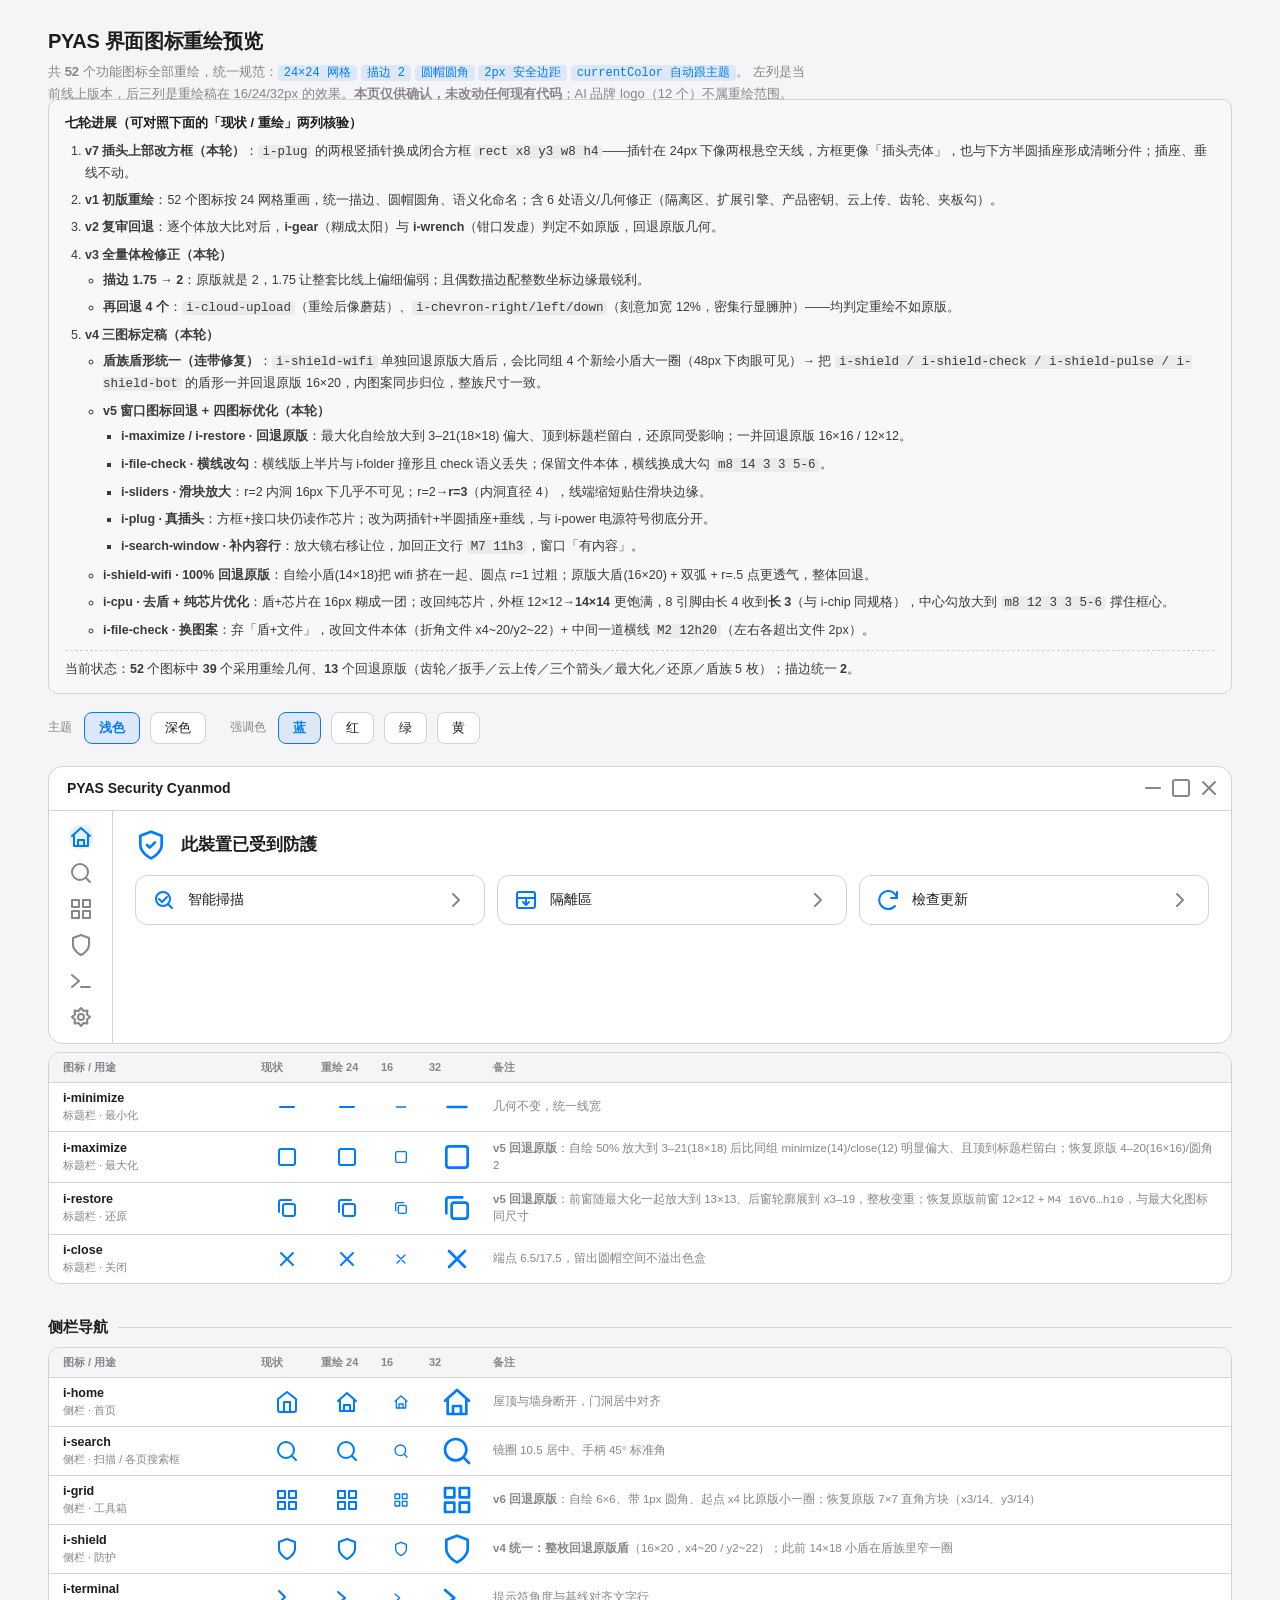
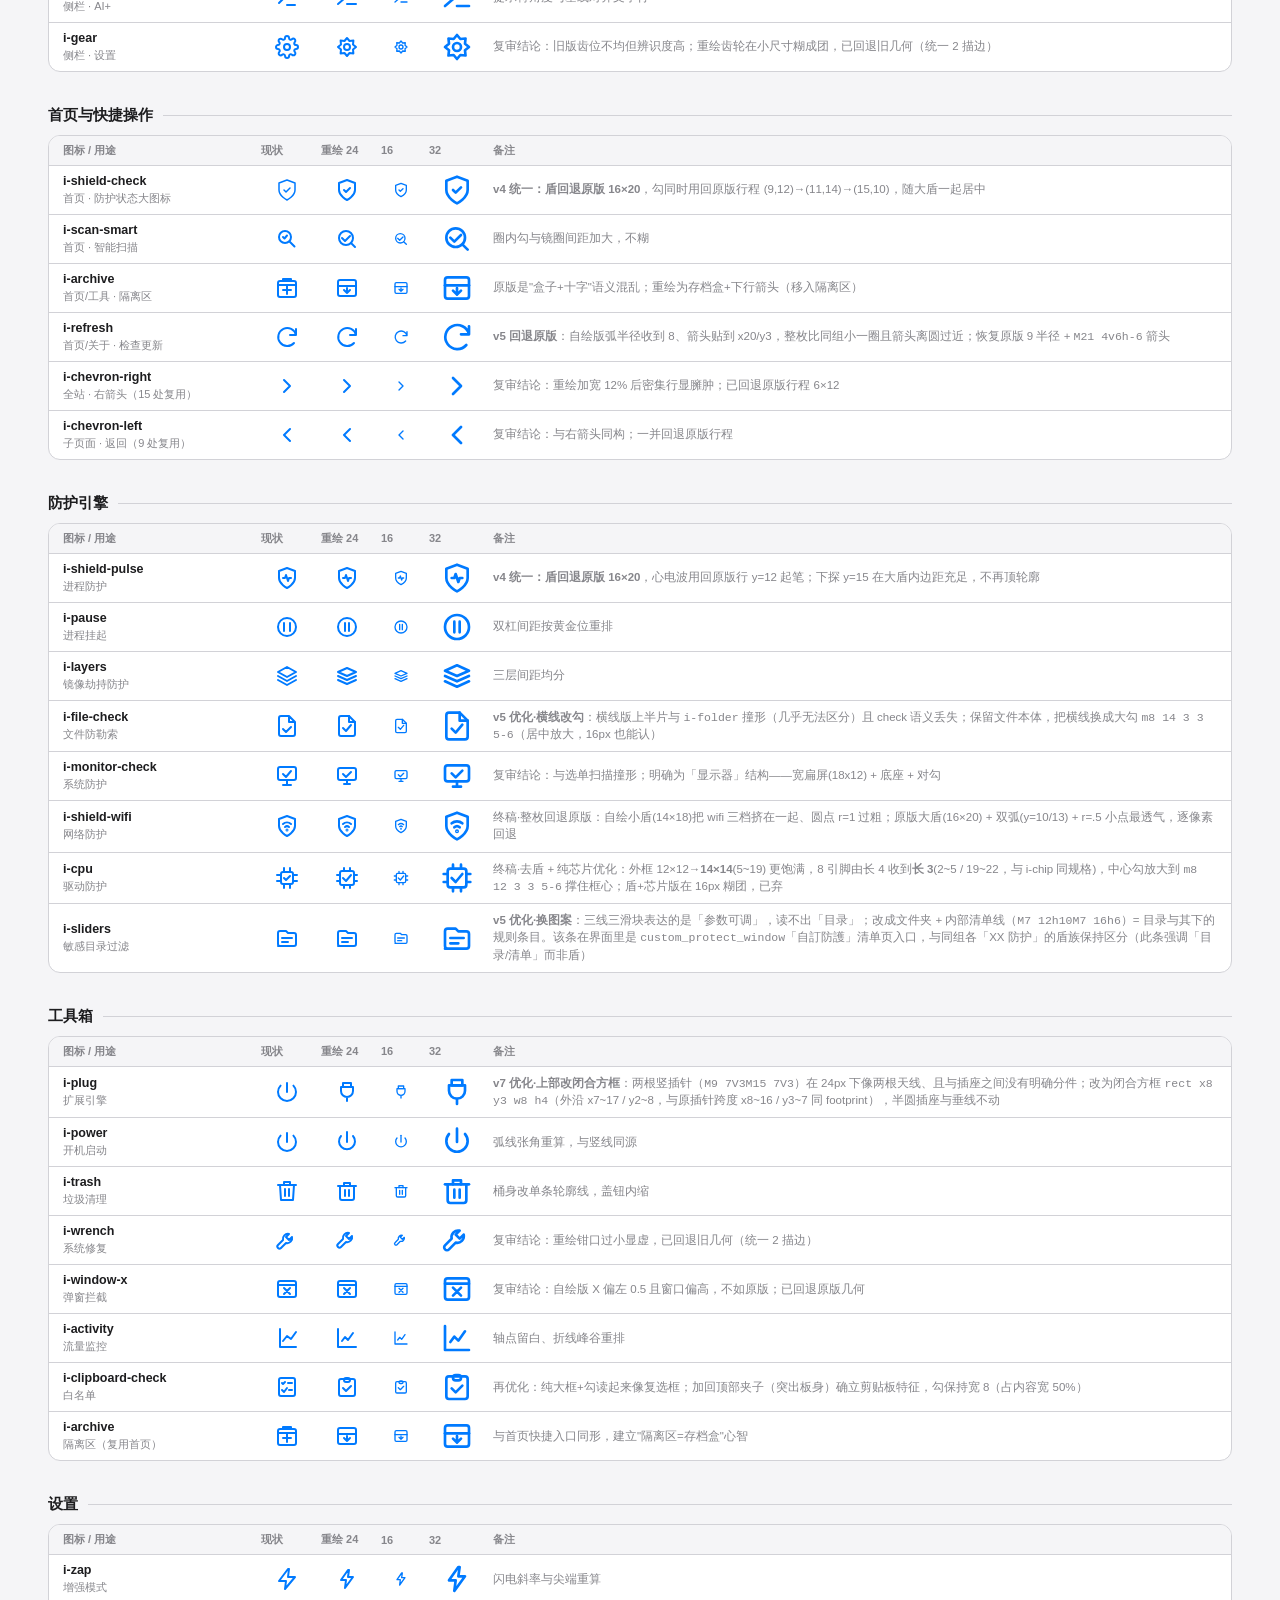
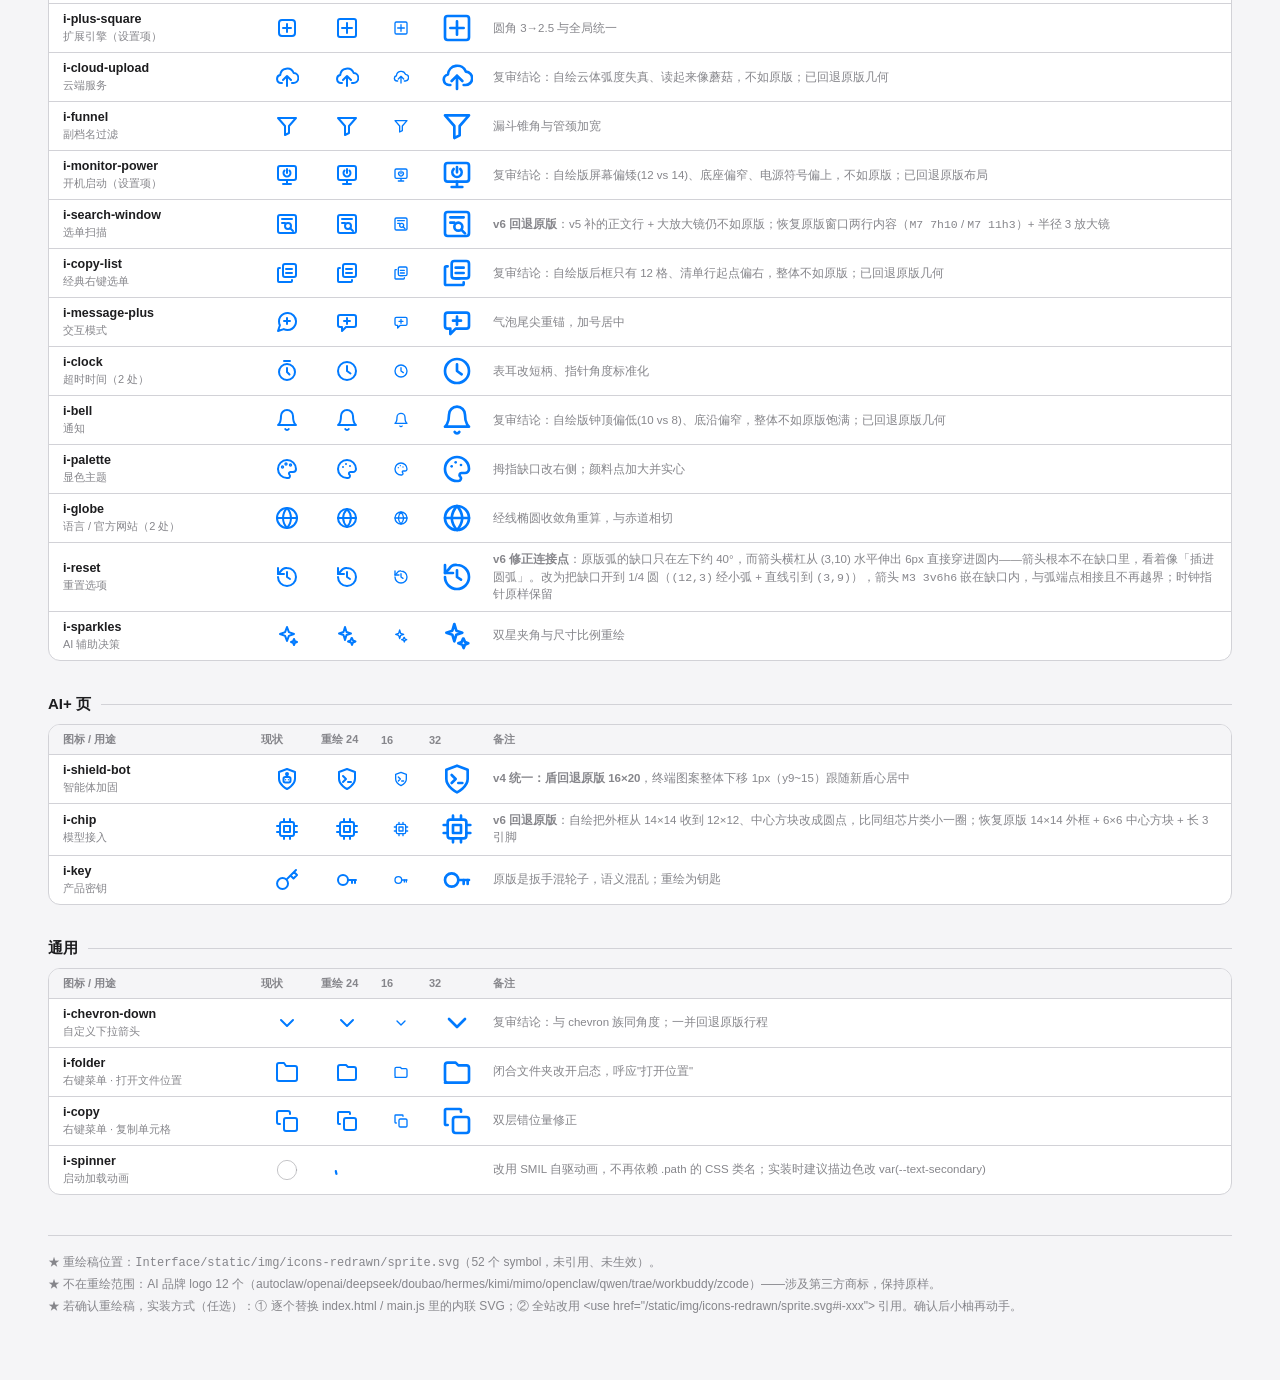
==== Interface/icons-preview.html @ c23bec2d "整合 origin/main 3.7.0-24，保留本地 AI+ 与打包提交" ====
<!DOCTYPE html>
<html lang="zh-CN">
<head>
<meta charset="UTF-8">
<meta name="viewport" content="width=device-width, initial-scale=1.0">
<title>PYAS 图标重绘预览（已实装）</title>
<style>
  :root {
    --bg: #F5F5F7; --panel: #FFFFFF; --text: #1D1D1F; --muted: #86868B; --border: #D2D2D7;
    --accent: #007AFF; --accent-alpha: rgba(0,122,255,.10);
  }
  body.dark {
    --bg: #000000; --panel: #1C1C1E; --text: #D8D8DC; --muted: #86868B; --border: #2C2C2E;
    --accent: #0A84FF; --accent-alpha: rgba(10,132,255,.12);
  }
  body[data-accent="red"]    { --accent: #FF3B30; --accent-alpha: rgba(255,59,48,.10); }
  body[data-accent="green"]  { --accent: #34C759; --accent-alpha: rgba(52,199,89,.10); }
  body[data-accent="yellow"] { --accent: #FF9500; --accent-alpha: rgba(255,149,0,.10); }
  * { box-sizing: border-box; margin: 0; padding: 0; }
  body {
    background: var(--bg); color: var(--text); min-height: 100vh; padding: 28px clamp(16px, 4vw, 48px) 64px;
    font-family: -apple-system, BlinkMacSystemFont, "Segoe UI", "Microsoft YaHei UI", Roboto, sans-serif;
    transition: background .25s;
  }
  h1 { font-size: 20px; font-weight: 700; letter-spacing: -.3px; }
  .sub { font-size: 13px; color: var(--muted); margin-top: 6px; line-height: 1.7; max-width: 760px; }
  .sub code { background: var(--accent-alpha); color: var(--accent); border-radius: 4px; padding: 1px 6px; font-size: 12px; }
  .toolbar { display: flex; flex-wrap: wrap; gap: 10px; margin: 18px 0 8px; align-items: center; }
  .toolbar .label { font-size: 12px; color: var(--muted); margin-right: 2px; }
  .tbtn {
    border: 1px solid var(--border); background: var(--panel); color: var(--text);
    border-radius: 8px; padding: 6px 14px; font-size: 13px; cursor: pointer;
  }
  .tbtn.on { border-color: var(--accent); color: var(--accent); background: var(--accent-alpha); font-weight: 600; }
  .mock {
    margin: 22px 0 8px; border: 1px solid var(--border); border-radius: 14px; overflow: hidden;
    background: var(--panel); display: flex; flex-direction: column;
  }
  .mock-bar { height: 44px; display: flex; align-items: center; justify-content: space-between; padding: 0 10px 0 18px; border-bottom: 1px solid var(--border); }
  .mock-bar .t { font-size: 14px; font-weight: 600; }
  .mock-ctrls { display: flex; gap: 4px; color: var(--muted); }
  .mock-ctrls .ic { color: var(--muted); }
  .mock-body { display: flex; min-height: 168px; }
  .mock-rail { width: 64px; border-right: 1px solid var(--border); display: flex; flex-direction: column; align-items: center; padding: 14px 0; gap: 12px; color: var(--muted); }
  .mock-rail .on { color: var(--accent); background: var(--accent-alpha); border-radius: 10px; }
  .mock-main { flex: 1; padding: 18px 22px; display: flex; flex-direction: column; gap: 14px; }
  .mock-status { display: flex; align-items: center; gap: 14px; color: var(--accent); }
  .mock-status .txt { color: var(--text); font-size: 17px; font-weight: 600; }
  .mock-cards { display: flex; gap: 12px; flex-wrap: wrap; }
  .mock-card { flex: 1; min-width: 180px; display: flex; align-items: center; gap: 12px; border: 1px solid var(--border); border-radius: 12px; padding: 12px 16px; color: var(--accent); }
  .mock-card .txt { color: var(--text); font-size: 14px; font-weight: 500; }
  .mock-card .chev { margin-left: auto; color: var(--muted); }
  h2.grp { font-size: 15px; font-weight: 700; margin: 34px 0 10px; display: flex; align-items: center; gap: 10px; }
  h2.grp::after { content: ""; flex: 1; height: 1px; background: var(--border); }
  .tbl { border: 1px solid var(--border); border-radius: 12px; overflow: hidden; background: var(--panel); }
  .row { display: grid; grid-template-columns: 190px 52px 52px 40px 56px 1fr; align-items: center; gap: 8px; padding: 8px 14px; border-bottom: 1px solid var(--border); }
  .row:last-child { border-bottom: none; }
  .row.head { background: var(--bg); font-size: 11px; color: var(--muted); font-weight: 600; padding: 7px 14px; }
  .meta b { font-size: 12.5px; font-weight: 600; display: block; }
  .meta span { font-size: 11px; color: var(--muted); }
  .cell { display: flex; align-items: center; justify-content: center; color: var(--accent); }
  .cur svg, .new svg { display: block; }
  .cur svg { width: 24px; height: 24px; }
  .ic { width: 24px; height: 24px; }
  .ic16 { width: 16px; height: 16px; }
  .ic32 { width: 32px; height: 32px; }
  .note { font-size: 11.5px; color: var(--muted); line-height: 1.5; }
  .foot { margin-top: 40px; font-size: 12px; color: var(--muted); line-height: 1.8; border-top: 1px solid var(--border); padding-top: 16px; }
  .spinner { width: 28px; height: 28px; }
  .spinner .path { stroke: var(--muted); stroke-linecap: round; animation: dash 1.5s ease-in-out infinite; }
  @keyframes rotate { 100% { transform: rotate(360deg); } }
  @keyframes dash {
    0% { stroke-dasharray: 1,150; stroke-dashoffset: 0; }
    50% { stroke-dasharray: 90,150; stroke-dashoffset: -35; }
    100% { stroke-dasharray: 90,150; stroke-dashoffset: -124; }
  }
  .spinner { animation: rotate 2s linear infinite; }
</style>
</head>
<body>

<!-- ===== 重绘图标集（与 static/img/icons-redrawn/sprite.svg 同源，内嵌便于本页预览） ===== -->
<svg xmlns="http://www.w3.org/2000/svg" style="display:none" aria-hidden="true">
  <!--
    PYAS Cyanmod · 界面图标重绘稿

    网格 24x24 / 描边 2 / 圆帽圆角 / 2px 安全边距 / currentColor 自动跟随主题

    【锐利度铁律】描边 2(偶数) 必须配整数坐标:
      · 整数坐标 → 描边覆盖 [x-1, x+1],边缘正好压在像素边界上 → 目视锐利清晰
      · x.5 坐标 → 描边覆盖 [x-0.5, x+1.5],正好骑在像素中点 → 抗锯齿发虚
      · 因此本版直线/矩形/圆一律整数坐标;此前为消除"撑破边距"而加的 scale()
        等比缩放会把整数坐标乘成小数(齿轮 61 处、垃圾桶 35 处…),已全部移除。
    【视觉尺寸统一】除天然偏小的 close/chevron(14)、minimize(16)、grid(18) 外,
      全部对齐到视觉框 20(几何最大维 18),与线上原版观感一致。
      例外:盾族(i-shield / shield-check / shield-pulse / shield-bot / shield-wifi)
      保持线上原版盾形 16x20(x4~20 / y2~22) —— 用户明确偏好原版盾,且族内必须同尺寸。
    命名: i-<语义>; 同族共享词根(shield-*, monitor-*, chevron-*)

    【实装方式】本文件是唯一源文件,整份内联进 index.html / threat.html 的 <body> 开头
      (display:none),界面各处用 <use> 引用 #i-<语义> 形式的 id。选内联而非外部引用,
      是因为外部 svg 在 file:// 下会被 CORS 拦掉。改动本文件后需同步重新内联,
      tests/test_icons_installed.py 会逐字节比对,漏同步会直接测红。
    【描边取值】symbol 上写 stroke-width="var(--icon-stroke, 2)":
      外层 CSS 选不中 use 的 shadow 内容,只能靠自定义属性把描边传进去。
      默认 2;列表图标上下文(style.css 的 .item-icon)给 1.5,保持线上原有观感。
    【未纳入重绘】关于按钮的信息圆、進程管理的显示器+心电 —— 本集没有对应图元,
      在 index.html 里保持内联原几何(见该文件内注释)。
  -->

  <!-- 窗口控制 -->
  <symbol id="i-minimize" viewBox="0 0 24 24" fill="none" stroke="currentColor" stroke-width="var(--icon-stroke, 2)" stroke-linecap="round" stroke-linejoin="round"><path d="M5 12h14"/></symbol>
  <symbol id="i-maximize" viewBox="0 0 24 24" fill="none" stroke="currentColor" stroke-width="var(--icon-stroke, 2)" stroke-linecap="round" stroke-linejoin="round"><rect x="4" y="4" width="16" height="16" rx="2"/></symbol>
  <symbol id="i-restore" viewBox="0 0 24 24" fill="none" stroke="currentColor" stroke-width="var(--icon-stroke, 2)" stroke-linecap="round" stroke-linejoin="round"><rect x="8" y="8" width="12" height="12" rx="2"/><path d="M4 16V6a2 2 0 0 1 2-2h10"/></symbol>
  <symbol id="i-close" viewBox="0 0 24 24" fill="none" stroke="currentColor" stroke-width="var(--icon-stroke, 2)" stroke-linecap="round" stroke-linejoin="round"><path d="M6 6 18 18M18 6 6 18"/></symbol>

  <!-- 侧栏导航 -->
  <symbol id="i-home" viewBox="0 0 24 24" fill="none" stroke="currentColor" stroke-width="var(--icon-stroke, 2)" stroke-linecap="round" stroke-linejoin="round"><path d="M3 11 12 3l9 8"/><path d="M5 10v11h14V10"/><path d="M9 21v-6h6v6"/></symbol>
  <symbol id="i-search" viewBox="0 0 24 24" fill="none" stroke="currentColor" stroke-width="var(--icon-stroke, 2)" stroke-linecap="round" stroke-linejoin="round"><circle cx="11" cy="11" r="8"/><path d="M17 17 21 21"/></symbol>
  <symbol id="i-grid" viewBox="0 0 24 24" fill="none" stroke="currentColor" stroke-width="var(--icon-stroke, 2)" stroke-linecap="round" stroke-linejoin="round"><rect x="3" y="3" width="7" height="7"/><rect x="14" y="3" width="7" height="7"/><rect x="14" y="14" width="7" height="7"/><rect x="3" y="14" width="7" height="7"/></symbol>
  <symbol id="i-shield" viewBox="0 0 24 24" fill="none" stroke="currentColor" stroke-width="var(--icon-stroke, 2)" stroke-linecap="round" stroke-linejoin="round"><path d="M12 22s8-4 8-10V5l-8-3-8 3v7c0 6 8 10 8 10z"/></symbol>
  <symbol id="i-terminal" viewBox="0 0 24 24" fill="none" stroke="currentColor" stroke-width="var(--icon-stroke, 2)" stroke-linecap="round" stroke-linejoin="round"><path d="M3 6 10 12 3 18"/><path d="M12 18h9"/></symbol>
  <symbol id="i-gear" viewBox="0 0 24 24" fill="none" stroke="currentColor" stroke-width="var(--icon-stroke, 2)" stroke-linecap="round" stroke-linejoin="round"><circle cx="12" cy="12" r="3"/><path d="M21 12 18 14.5 18.4 18.4 14.5 18 12 21 9.5 18 5.6 18.4 6 14.5 3 12 6 9.5 5.6 5.6 9.5 6 12 3 14.5 6 18.4 5.6 18 9.5Z"/></symbol>

  <!-- 首页 -->
  <symbol id="i-shield-check" viewBox="0 0 24 24" fill="none" stroke="currentColor" stroke-width="var(--icon-stroke, 2)" stroke-linecap="round" stroke-linejoin="round"><path d="M12 22s8-4 8-10V5l-8-3-8 3v7c0 6 8 10 8 10z"/><path d="m9 12 2 2 4-4"/></symbol>
  <symbol id="i-scan-smart" viewBox="0 0 24 24" fill="none" stroke="currentColor" stroke-width="var(--icon-stroke, 2)" stroke-linecap="round" stroke-linejoin="round"><circle cx="11" cy="11" r="7"/><path d="M16 16 20 20"/><path d="m7 11 3 3 5-5"/></symbol>
  <symbol id="i-archive" viewBox="0 0 24 24" fill="none" stroke="currentColor" stroke-width="var(--icon-stroke, 2)" stroke-linecap="round" stroke-linejoin="round"><rect x="3" y="4" width="18" height="16" rx="2"/><path d="M3 10h18"/><path d="M12 12v5M9 14l3 3 3-3"/></symbol>
  <symbol id="i-refresh" viewBox="0 0 24 24" fill="none" stroke="currentColor" stroke-width="var(--icon-stroke, 2)" stroke-linecap="round" stroke-linejoin="round"><path d="M21 10a9 9 0 1 0-2 8M21 4v6h-6"/></symbol>
  <symbol id="i-chevron-right" viewBox="0 0 24 24" fill="none" stroke="currentColor" stroke-width="var(--icon-stroke, 2)" stroke-linecap="round" stroke-linejoin="round"><polyline points="9 18 15 12 9 6"></polyline></symbol>
  <symbol id="i-chevron-left" viewBox="0 0 24 24" fill="none" stroke="currentColor" stroke-width="var(--icon-stroke, 2)" stroke-linecap="round" stroke-linejoin="round"><polyline points="15 18 9 12 15 6"></polyline></symbol>

  <!-- 防护引擎 -->
  <symbol id="i-shield-pulse" viewBox="0 0 24 24" fill="none" stroke="currentColor" stroke-width="var(--icon-stroke, 2)" stroke-linecap="round" stroke-linejoin="round"><path d="M12 22s8-4 8-10V5l-8-3-8 3v7c0 6 8 10 8 10z"/><path d="M8 12h2l1-3 2 6 1-3h2"/></symbol>
  <symbol id="i-pause" viewBox="0 0 24 24" fill="none" stroke="currentColor" stroke-width="var(--icon-stroke, 2)" stroke-linecap="round" stroke-linejoin="round"><circle cx="12" cy="12" r="9"/><path d="M10 8v8M14 8v8"/></symbol>
  <symbol id="i-layers" viewBox="0 0 24 24" fill="none" stroke="currentColor" stroke-width="var(--icon-stroke, 2)" stroke-linecap="round" stroke-linejoin="round"><path d="m12 4 9 4-9 4-9-4 9-4Z"/><path d="m3 12 9 4 9-4"/><path d="m3 16 9 4 9-4"/></symbol>
  <symbol id="i-file-check" viewBox="0 0 24 24" fill="none" stroke="currentColor" stroke-width="var(--icon-stroke, 2)" stroke-linecap="round" stroke-linejoin="round"><path d="M14 2H6a2 2 0 0 0-2 2v16a2 2 0 0 0 2 2h12a2 2 0 0 0 2-2V8z"/><path d="M14 2v6h6"/><path d="m8 14 3 3 5-6"/></symbol>
  <symbol id="i-monitor-check" viewBox="0 0 24 24" fill="none" stroke="currentColor" stroke-width="var(--icon-stroke, 2)" stroke-linecap="round" stroke-linejoin="round"><rect x="3" y="4" width="18" height="12" rx="2"/><path d="M9 20h6M12 16v4"/><path d="m8 10 3 3 5-5"/></symbol>
  <symbol id="i-shield-wifi" viewBox="0 0 24 24" fill="none" stroke="currentColor" stroke-width="var(--icon-stroke, 2)" stroke-linecap="round" stroke-linejoin="round"><path d="M12 22s8-4 8-10V5l-8-3-8 3v7c0 6 8 10 8 10z"/><path d="M8 10a6 6 0 0 1 8 0"/><path d="M10 13a3 3 0 0 1 4 0"/><circle cx="12" cy="16" r="0.5"/></symbol>
  <symbol id="i-cpu" viewBox="0 0 24 24" fill="none" stroke="currentColor" stroke-width="var(--icon-stroke, 2)" stroke-linecap="round" stroke-linejoin="round"><rect x="5" y="5" width="14" height="14" rx="2"/><path d="M9 2v3M15 2v3M9 19v3M15 19v3M2 9h3M2 15h3M19 9h3M19 15h3"/><path d="m8 12 3 3 5-6"/></symbol>
  <symbol id="i-sliders" viewBox="0 0 24 24" fill="none" stroke="currentColor" stroke-width="var(--icon-stroke, 2)" stroke-linecap="round" stroke-linejoin="round"><path d="M3 20h16a2 2 0 0 0 2-2V9a2 2 0 0 0-2-2h-6l-2-2H5a2 2 0 0 0-2 2v11a2 2 0 0 0 2 2Z"/><path d="M7 12h10M7 16h6"/></symbol>

  <!-- 工具 -->
  <symbol id="i-plug" viewBox="0 0 24 24" fill="none" stroke="currentColor" stroke-width="var(--icon-stroke, 2)" stroke-linecap="round" stroke-linejoin="round"><rect x="8" y="3" width="8" height="4"/><path d="M6 7h12v4a6 6 0 0 1-6 6 6 6 0 0 1-6-6V7zM12 17v4"/></symbol>
  <symbol id="i-power" viewBox="0 0 24 24" fill="none" stroke="currentColor" stroke-width="var(--icon-stroke, 2)" stroke-linecap="round" stroke-linejoin="round"><path d="M12 2v10"/><path d="M6 6a8 8 0 1 0 12 0"/></symbol>
  <symbol id="i-trash" viewBox="0 0 24 24" fill="none" stroke="currentColor" stroke-width="var(--icon-stroke, 2)" stroke-linecap="round" stroke-linejoin="round"><path d="M3 7h18"/><path d="M9 7V4h6v3"/><path d="M5 7v12a2 2 0 0 0 2 2h10a2 2 0 0 0 2-2V7"/><path d="M10 11v6M14 11v6"/></symbol>
  <symbol id="i-wrench" viewBox="0 0 24 24" fill="none" stroke="currentColor" stroke-width="var(--icon-stroke, 2)" stroke-linecap="round" stroke-linejoin="round"><path d="M14 5a5 5 0 0 0-6 6l-5 5a2 2 0 0 0 3 3l5-5a5 5 0 0 0 6-6l-3 3-3-3 3-3Z"/></symbol>
  <symbol id="i-window-x" viewBox="0 0 24 24" fill="none" stroke="currentColor" stroke-width="var(--icon-stroke, 2)" stroke-linecap="round" stroke-linejoin="round"><rect x="3" y="4" width="18" height="16" rx="2"/><path d="M3 8h18m-12 3 6 6m0-6-6 6"/></symbol>
  <symbol id="i-activity" viewBox="0 0 24 24" fill="none" stroke="currentColor" stroke-width="var(--icon-stroke, 2)" stroke-linecap="round" stroke-linejoin="round"><path d="M3 3v18h18"/><path d="m7 15 3-4 3 3 5-7"/></symbol>
  <symbol id="i-clipboard-check" viewBox="0 0 24 24" fill="none" stroke="currentColor" stroke-width="var(--icon-stroke, 2)" stroke-linecap="round" stroke-linejoin="round"><rect x="4" y="4" width="16" height="17" rx="2"/><rect x="9" y="3" width="6" height="4" rx="2"/><path d="m8 13 3 3 5-5"/></symbol>

  <!-- 设置 · 引擎 -->
  <symbol id="i-zap" viewBox="0 0 24 24" fill="none" stroke="currentColor" stroke-width="var(--icon-stroke, 2)" stroke-linecap="round" stroke-linejoin="round"><path d="M13 3 6 13h5l-1 8 8-11h-5l1-7Z"/></symbol>
  <symbol id="i-plus-square" viewBox="0 0 24 24" fill="none" stroke="currentColor" stroke-width="var(--icon-stroke, 2)" stroke-linecap="round" stroke-linejoin="round"><rect x="3" y="3" width="18" height="18" rx="2"/><path d="M12 7v10M7 12h10"/></symbol>
  <symbol id="i-cloud-upload" viewBox="0 0 24 24" fill="none" stroke="currentColor" stroke-width="var(--icon-stroke, 2)" stroke-linecap="round" stroke-linejoin="round"><path d="M7 18H6a4 4 0 0 1-.8-7.9A7 7 0 0 1 18.7 8a5 5 0 0 1-.7 10h-1m-5 3V11m-4 4 4-4 4 4"/></symbol>
  <symbol id="i-funnel" viewBox="0 0 24 24" fill="none" stroke="currentColor" stroke-width="var(--icon-stroke, 2)" stroke-linecap="round" stroke-linejoin="round"><path d="M3 4h18l-7 8v7l-4 2v-9L3 4Z"/></symbol>

  <!-- 设置 · 交互 -->
  <symbol id="i-monitor-power" viewBox="0 0 24 24" fill="none" stroke="currentColor" stroke-width="var(--icon-stroke, 2)" stroke-linecap="round" stroke-linejoin="round"><rect x="3" y="3" width="18" height="14" rx="2"/><path d="M8 21h8m-4-4v4M12 6v4m-2.5-2.5a3.5 3.5 0 1 0 5 0"/></symbol>
  <symbol id="i-search-window" viewBox="0 0 24 24" fill="none" stroke="currentColor" stroke-width="var(--icon-stroke, 2)" stroke-linecap="round" stroke-linejoin="round"><rect x="3" y="3" width="18" height="18" rx="2"/><path d="M7 7h10M7 11h3"/><circle cx="13" cy="14" r="3"/><path d="m15.2 16.2 2.8 2.8"/></symbol>
  <symbol id="i-copy-list" viewBox="0 0 24 24" fill="none" stroke="currentColor" stroke-width="var(--icon-stroke, 2)" stroke-linecap="round" stroke-linejoin="round"><rect x="8" y="3" width="13" height="13" rx="2"/><path d="M5 7H4a1 1 0 0 0-1 1v12a1 1 0 0 0 1 1h12a1 1 0 0 0 1-1v-1"/><path d="M11 8h6m-6 4h6m-6 4h3"/></symbol>
  <symbol id="i-message-plus" viewBox="0 0 24 24" fill="none" stroke="currentColor" stroke-width="var(--icon-stroke, 2)" stroke-linecap="round" stroke-linejoin="round"><path d="M5 5h14a2 2 0 0 1 2 2v8a2 2 0 0 1-2 2h-8l-4 4v-4H5a2 2 0 0 1-2-2V7a2 2 0 0 1 2-2Z"/><path d="M12 8v6M9 11h6"/></symbol>
  <symbol id="i-clock" viewBox="0 0 24 24" fill="none" stroke="currentColor" stroke-width="var(--icon-stroke, 2)" stroke-linecap="round" stroke-linejoin="round"><circle cx="12" cy="12" r="9"/><path d="M12 7v5l3.5 2.5"/></symbol>
  <symbol id="i-bell" viewBox="0 0 24 24" fill="none" stroke="currentColor" stroke-width="var(--icon-stroke, 2)" stroke-linecap="round" stroke-linejoin="round"><path d="M18 8A6 6 0 0 0 6 8c0 7-3 9-3 9h18s-3-2-3-9"/><path d="M13.73 21a2 2 0 0 1-3.46 0"/></symbol>
  <symbol id="i-palette" viewBox="0 0 24 24" fill="none" stroke="currentColor" stroke-width="var(--icon-stroke, 2)" stroke-linecap="round" stroke-linejoin="round"><path d="M12 3a9 9 0 0 0 0 18h1a2 2 0 0 0 1.5-3.3 1.5 1.5 0 0 1 1.1-2.7h2.4a3 3 0 0 0 3-3A9 9 0 0 0 12 3Z"/><circle cx="8" cy="10" r="1" fill="currentColor" stroke="none"/><circle cx="11" cy="7" r="1" fill="currentColor" stroke="none"/><circle cx="15" cy="9" r="1" fill="currentColor" stroke="none"/></symbol>
  <symbol id="i-globe" viewBox="0 0 24 24" fill="none" stroke="currentColor" stroke-width="var(--icon-stroke, 2)" stroke-linecap="round" stroke-linejoin="round"><circle cx="12" cy="12" r="9"/><path d="M3 12h18"/><path d="M12 3a15 15 0 0 1 4 9 15 15 0 0 1-4 9 15 15 0 0 1-4-9 15 15 0 0 1 4-9Z"/></symbol>
  <symbol id="i-reset" viewBox="0 0 24 24" fill="none" stroke="currentColor" stroke-width="var(--icon-stroke, 2)" stroke-linecap="round" stroke-linejoin="round"><path d="M3 12a9 9 0 1 0 9-9 6 6 0 0 0-6 3L3 9"/><path d="M3 3v6h6"/><path d="M12 7v5l3 2"/></symbol>
  <symbol id="i-sparkles" viewBox="0 0 24 24" fill="none" stroke="currentColor" stroke-width="var(--icon-stroke, 2)" stroke-linecap="round" stroke-linejoin="round"><path d="M10 3 11.5 8 16 9.5 11.5 11 10 16 8.5 11 4 9.5 8.5 8 10 3Z"/><path d="M17 14l1 2.5 2.5 1-2.5 1-1 2.5-1-2.5L13 17.5l2.5-1 1-2.5Z"/></symbol>

  <!-- AI -->
  <symbol id="i-shield-bot" viewBox="0 0 24 24" fill="none" stroke="currentColor" stroke-width="var(--icon-stroke, 2)" stroke-linecap="round" stroke-linejoin="round"><path d="M12 22s8-4 8-10V5l-8-3-8 3v7c0 6 8 10 8 10z"/><path d="M8 9 11 12 8 15"/><path d="M13 15h3"/></symbol>
  <symbol id="i-chip" viewBox="0 0 24 24" fill="none" stroke="currentColor" stroke-width="var(--icon-stroke, 2)" stroke-linecap="round" stroke-linejoin="round"><rect x="5" y="5" width="14" height="14" rx="2"/><rect x="9" y="9" width="6" height="6"/><path d="M9 2v3m6-3v3M9 19v3m6-3v3M2 9h3m-3 6h3m14-6h3m-3 6h3"/></symbol>
  <symbol id="i-key" viewBox="0 0 24 24" fill="none" stroke="currentColor" stroke-width="var(--icon-stroke, 2)" stroke-linecap="round" stroke-linejoin="round"><circle cx="8" cy="12" r="5"/><path d="M13 12h8"/><path d="M17 12v3M20 12v3"/></symbol>

  <!-- 通用 -->
  <symbol id="i-chevron-down" viewBox="0 0 24 24" fill="none" stroke="currentColor" stroke-width="var(--icon-stroke, 2)" stroke-linecap="round" stroke-linejoin="round"><polyline points="6 9 12 15 18 9"></polyline></symbol>
  <symbol id="i-folder" viewBox="0 0 24 24" fill="none" stroke="currentColor" stroke-width="var(--icon-stroke, 2)" stroke-linecap="round" stroke-linejoin="round"><path d="M3 20h16a2 2 0 0 0 2-2V9a2 2 0 0 0-2-2h-6l-2-2H5a2 2 0 0 0-2 2v11a2 2 0 0 0 2 2Z"/></symbol>
  <symbol id="i-copy" viewBox="0 0 24 24" fill="none" stroke="currentColor" stroke-width="var(--icon-stroke, 2)" stroke-linecap="round" stroke-linejoin="round"><rect x="9" y="9" width="12" height="12" rx="2"/><path d="M5 15H4a1 1 0 0 1-1-1V4a1 1 0 0 1 1-1h10a1 1 0 0 1 1 1v1"/></symbol>
  <symbol id="i-spinner" viewBox="0 0 50 50"><circle cx="25" cy="25" r="20" fill="none" stroke="currentColor" stroke-width="4" stroke-linecap="round"><animate attributeName="stroke-dasharray" values="1,150;90,150;90,150" dur="1.5s" repeatCount="indefinite"/><animate attributeName="stroke-dashoffset" values="0;-35;-124" dur="1.5s" repeatCount="indefinite"/><animateTransform attributeName="transform" type="rotate" values="0 25 25;360 25 25" dur="2s" repeatCount="indefinite"/></circle></symbol>
</svg>

<h1>PYAS 界面图标重绘预览</h1>
<p class="sub">
  共 <b>52</b> 个功能图标全部重绘，统一规范：<code>24×24 网格</code> <code>描边 2</code> <code>圆帽圆角</code> <code>2px 安全边距</code> <code>currentColor 自动跟主题</code>。
  左列是当前线上版本，后三列是重绘稿在 16/24/32px 的效果。<b>本页仅供确认，未改动任何现有代码</b>；AI 品牌 logo（12 个）不属重绘范围。
</p>


<div class="passlog">
  <div class="pl-title">七轮进展（可对照下面的「现状 / 重绘」两列核验）</div>
  <ol>
    <li><b>v7 插头上部改方框（本轮）</b>：<code>i-plug</code> 的两根竖插针换成闭合方框 <code>rect x8 y3 w8 h4</code>——插针在 24px 下像两根悬空天线，方框更像「插头壳体」，也与下方半圆插座形成清晰分件；插座、垂线不动。</li>
    <li><b>v1 初版重绘</b>：52 个图标按 24 网格重画，统一描边、圆帽圆角、语义化命名；含 6 处语义/几何修正（隔离区、扩展引擎、产品密钥、云上传、齿轮、夹板勾）。</li>
    <li><b>v2 复审回退</b>：逐个体放大比对后，<b>i-gear</b>（糊成太阳）与 <b>i-wrench</b>（钳口发虚）判定不如原版，回退原版几何。</li>
    <li><b>v3 全量体检修正（本轮）</b>
      <ul>
        <li><b>描边 1.75 → 2</b>：原版就是 2，1.75 让整套比线上偏细偏弱；且偶数描边配整数坐标边缘最锐利。</li>
        <li><b>再回退 4 个</b>：<code>i-cloud-upload</code>（重绘后像蘑菇）、<code>i-chevron-right/left/down</code>（刻意加宽 12%，密集行显臃肿）——均判定重绘不如原版。</li>
      </ul>
    </li>
    <li><b>v4 三图标定稿（本轮）</b>
      <ul>
        <li><b>盾族盾形统一（连带修复）</b>：<code>i-shield-wifi</code> 单独回退原版大盾后，会比同组 4 个新绘小盾大一圈（48px 下肉眼可见）→ 把 <code>i-shield / i-shield-check / i-shield-pulse / i-shield-bot</code> 的盾形一并回退原版 16×20，内图案同步归位，整族尺寸一致。</li>
        <li><b>v5 窗口图标回退 + 四图标优化（本轮）</b>
      <ul>
        <li><b>i-maximize / i-restore · 回退原版</b>：最大化自绘放大到 3–21(18×18) 偏大、顶到标题栏留白，还原同受影响；一并回退原版 16×16 / 12×12。</li>
        <li><b>i-file-check · 横线改勾</b>：横线版上半片与 i-folder 撞形且 check 语义丢失；保留文件本体，横线换成大勾 <code>m8 14 3 3 5-6</code>。</li>
        <li><b>i-sliders · 滑块放大</b>：r=2 内洞 16px 下几乎不可见；r=2→<b>r=3</b>（内洞直径 4），线端缩短贴住滑块边缘。</li>
        <li><b>i-plug · 真插头</b>：方框+接口块仍读作芯片；改为两插针+半圆插座+垂线，与 i-power 电源符号彻底分开。</li>
        <li><b>i-search-window · 补内容行</b>：放大镜右移让位，加回正文行 <code>M7 11h3</code>，窗口「有内容」。</li>
      </ul>
    </li>

        <li><b>i-shield-wifi · 100% 回退原版</b>：自绘小盾(14×18)把 wifi 挤在一起、圆点 r=1 过粗；原版大盾(16×20) + 双弧 + r=.5 点更透气，整体回退。</li>
        <li><b>i-cpu · 去盾 + 纯芯片优化</b>：盾+芯片在 16px 糊成一团；改回纯芯片，外框 12×12→<b>14×14</b> 更饱满，8 引脚由长 4 收到<b>长 3</b>（与 i-chip 同规格），中心勾放大到 <code>m8 12 3 3 5-6</code> 撑住框心。</li>
        <li><b>i-file-check · 换图案</b>：弃「盾+文件」，改回文件本体（折角文件 x4~20/y2~22）+ 中间一道横线 <code>M2 12h20</code>（左右各超出文件 2px）。</li>
      </ul>
    </li>
  </ol>
  <div class="pl-stat">当前状态：<b>52</b> 个图标中 <b>39</b> 个采用重绘几何、<b>13</b> 个回退原版（齿轮／扳手／云上传／三个箭头／最大化／还原／盾族 5 枚）；描边统一 <b>2</b>。</div>
</div>
<style>
.passlog { margin: -6px 0 14px; padding: 12px 16px; border: 1px solid var(--border, #d2d2d7); border-radius: 10px; background: #f7f8fa; font-size: 12.5px; line-height: 1.7; color: #3a3a3c; }
.passlog .pl-title { font-weight: 700; font-size: 13px; margin-bottom: 6px; color: #1d1d1f; }
.passlog ol { margin: 0; padding-left: 20px; }
.passlog li { margin-bottom: 6px; }
.passlog ul { margin: 4px 0 0; padding-left: 18px; }
.passlog code { font-family: Consolas, monospace; background: rgba(0,0,0,.05); padding: 0 4px; border-radius: 4px; }
.passlog .pl-stat { margin-top: 8px; padding-top: 8px; border-top: 1px dashed #d2d2d7; }
body.dark .passlog { background: #1c1c1e; border-color: #2c2c2e; color: #d8d8dc; }
body.dark .passlog .pl-title { color: #f2f2f7; }
body.dark .passlog code { background: rgba(255,255,255,.1); }
</style>

<div class="toolbar">
  <span class="label">主题</span>
  <button class="tbtn on" data-theme="light">浅色</button>
  <button class="tbtn" data-theme="dark">深色</button>
  <span class="label" style="margin-left:14px">强调色</span>
  <button class="tbtn on" data-accent="blue">蓝</button>
  <button class="tbtn" data-accent="red">红</button>
  <button class="tbtn" data-accent="green">绿</button>
  <button class="tbtn" data-accent="yellow">黄</button>
</div>

<div class="mock">
  <div class="mock-bar">
    <span class="t">PYAS Security Cyanmod</span>
    <span class="mock-ctrls">
      <svg class="ic"><use href="#i-minimize"/></svg>
      <svg class="ic"><use href="#i-maximize"/></svg>
      <svg class="ic"><use href="#i-close"/></svg>
    </span>
  </div>
  <div class="mock-body">
    <div class="mock-rail">
      <svg class="ic on"><use href="#i-home"/></svg>
      <svg class="ic"><use href="#i-search"/></svg>
      <svg class="ic"><use href="#i-grid"/></svg>
      <svg class="ic"><use href="#i-shield"/></svg>
      <svg class="ic"><use href="#i-terminal"/></svg>
      <svg class="ic"><use href="#i-gear"/></svg>
    </div>
    <div class="mock-main">
      <div class="mock-status">
        <svg class="ic32"><use href="#i-shield-check"/></svg>
        <span class="txt">此裝置已受到防護</span>
      </div>
      <div class="mock-cards">
        <div class="mock-card"><svg class="ic"><use href="#i-scan-smart"/></svg><span class="txt">智能掃描</span><svg class="ic chev"><use href="#i-chevron-right"/></svg></div>
        <div class="mock-card"><svg class="ic"><use href="#i-archive"/></svg><span class="txt">隔離區</span><svg class="ic chev"><use href="#i-chevron-right"/></svg></div>
        <div class="mock-card"><svg class="ic"><use href="#i-refresh"/></svg><span class="txt">檢查更新</span><svg class="ic chev"><use href="#i-chevron-right"/></svg></div>
      </div>
    </div>
  </div>
</div>

<div class="tbl">
  <div class="row head"><span>图标 / 用途</span><span>现状</span><span>重绘 24</span><span>16</span><span>32</span><span>备注</span></div>

  <div class="row"><div class="meta"><b>i-minimize</b><span>标题栏 · 最小化</span></div>
    <div class="cell cur"><svg viewBox="0 0 24 24" fill="none" stroke="currentColor" stroke-width="var(--icon-stroke, 2)" stroke-linecap="round" stroke-linejoin="round"><line x1="5" y1="12" x2="19" y2="12"></line></svg></div>
    <div class="cell new"><svg class="ic"><use href="#i-minimize"/></svg></div><div class="cell new"><svg class="ic16"><use href="#i-minimize"/></svg></div><div class="cell new"><svg class="ic32"><use href="#i-minimize"/></svg></div>
    <div class="note">几何不变，统一线宽</div></div>

  <div class="row"><div class="meta"><b>i-maximize</b><span>标题栏 · 最大化</span></div>
    <div class="cell cur"><svg viewBox="0 0 24 24" fill="none" stroke="currentColor" stroke-width="var(--icon-stroke, 2)" stroke-linecap="round" stroke-linejoin="round"><rect x="4" y="4" width="16" height="16" rx="2"></rect></svg></div>
    <div class="cell new"><svg class="ic"><use href="#i-maximize"/></svg></div><div class="cell new"><svg class="ic16"><use href="#i-maximize"/></svg></div><div class="cell new"><svg class="ic32"><use href="#i-maximize"/></svg></div>
    <div class="note"><b>v5 回退原版</b>：自绘 50% 放大到 3–21(18×18) 后比同组 minimize(14)/close(12) 明显偏大、且顶到标题栏留白；恢复原版 4–20(16×16)/圆角 2</div></div>

  <div class="row"><div class="meta"><b>i-restore</b><span>标题栏 · 还原</span></div>
    <div class="cell cur"><svg viewBox="0 0 24 24" fill="none" stroke="currentColor" stroke-width="var(--icon-stroke, 2)" stroke-linecap="round" stroke-linejoin="round"><rect x="8" y="8" width="12" height="12" rx="2"></rect><path d="M4 16V6a2 2 0 0 1 2-2h10"></path></svg></div>
    <div class="cell new"><svg class="ic"><use href="#i-restore"/></svg></div><div class="cell new"><svg class="ic16"><use href="#i-restore"/></svg></div><div class="cell new"><svg class="ic32"><use href="#i-restore"/></svg></div>
    <div class="note"><b>v5 回退原版</b>：前窗随最大化一起放大到 13×13、后窗轮廓展到 x3–19，整枚变重；恢复原版前窗 12×12 + <code>M4 16V6…h10</code>，与最大化图标同尺寸</div></div>

  <div class="row"><div class="meta"><b>i-close</b><span>标题栏 · 关闭</span></div>
    <div class="cell cur"><svg viewBox="0 0 24 24" fill="none" stroke="currentColor" stroke-width="var(--icon-stroke, 2)" stroke-linecap="round" stroke-linejoin="round"><line x1="18" y1="6" x2="6" y2="18"></line><line x1="6" y1="6" x2="18" y2="18"></line></svg></div>
    <div class="cell new"><svg class="ic"><use href="#i-close"/></svg></div><div class="cell new"><svg class="ic16"><use href="#i-close"/></svg></div><div class="cell new"><svg class="ic32"><use href="#i-close"/></svg></div>
    <div class="note">端点 6.5/17.5，留出圆帽空间不溢出色盒</div></div>
</div>

<h2 class="grp">侧栏导航</h2>
<div class="tbl">
  <div class="row head"><span>图标 / 用途</span><span>现状</span><span>重绘 24</span><span>16</span><span>32</span><span>备注</span></div>

  <div class="row"><div class="meta"><b>i-home</b><span>侧栏 · 首页</span></div>
    <div class="cell cur"><svg viewBox="0 0 24 24" fill="none" stroke="currentColor" stroke-width="var(--icon-stroke, 2)" stroke-linecap="round" stroke-linejoin="round"><path d="M3 9l9-7 9 7v11a2 2 0 0 1-2 2H5a2 2 0 0 1-2-2z"></path><polyline points="9 22 9 12 15 12 15 22"></polyline></svg></div>
    <div class="cell new"><svg class="ic"><use href="#i-home"/></svg></div><div class="cell new"><svg class="ic16"><use href="#i-home"/></svg></div><div class="cell new"><svg class="ic32"><use href="#i-home"/></svg></div>
    <div class="note">屋顶与墙身断开，门洞居中对齐</div></div>

  <div class="row"><div class="meta"><b>i-search</b><span>侧栏 · 扫描 / 各页搜索框</span></div>
    <div class="cell cur"><svg viewBox="0 0 24 24" fill="none" stroke="currentColor" stroke-width="var(--icon-stroke, 2)" stroke-linecap="round" stroke-linejoin="round"><circle cx="11" cy="11" r="8"></circle><line x1="21" y1="21" x2="16.65" y2="16.65"></line></svg></div>
    <div class="cell new"><svg class="ic"><use href="#i-search"/></svg></div><div class="cell new"><svg class="ic16"><use href="#i-search"/></svg></div><div class="cell new"><svg class="ic32"><use href="#i-search"/></svg></div>
    <div class="note">镜圈 10.5 居中、手柄 45° 标准角</div></div>

  <div class="row"><div class="meta"><b>i-grid</b><span>侧栏 · 工具箱</span></div>
    <div class="cell cur"><svg viewBox="0 0 24 24" fill="none" stroke="currentColor" stroke-width="var(--icon-stroke, 2)" stroke-linecap="round" stroke-linejoin="round"><rect x="3" y="3" width="7" height="7"></rect><rect x="14" y="3" width="7" height="7"></rect><rect x="14" y="14" width="7" height="7"></rect><rect x="3" y="14" width="7" height="7"></rect></svg></div>
    <div class="cell new"><svg class="ic"><use href="#i-grid"/></svg></div><div class="cell new"><svg class="ic16"><use href="#i-grid"/></svg></div><div class="cell new"><svg class="ic32"><use href="#i-grid"/></svg></div>
    <div class="note"><b>v6 回退原版</b>：自绘 6×6、带 1px 圆角、起点 x4 比原版小一圈；恢复原版 7×7 直角方块（x3/14、y3/14）</div></div>

  <div class="row"><div class="meta"><b>i-shield</b><span>侧栏 · 防护</span></div>
    <div class="cell cur"><svg viewBox="0 0 24 24" fill="none" stroke="currentColor" stroke-width="var(--icon-stroke, 2)" stroke-linecap="round" stroke-linejoin="round"><path d="M12 22s8-4 8-10V5l-8-3-8 3v7c0 6 8 10 8 10z"></path></svg></div>
    <div class="cell new"><svg class="ic"><use href="#i-shield"/></svg></div><div class="cell new"><svg class="ic16"><use href="#i-shield"/></svg></div><div class="cell new"><svg class="ic32"><use href="#i-shield"/></svg></div>
    <div class="note"><b>v4 统一：整枚回退原版盾</b>（16×20，x4~20 / y2~22）；此前 14×18 小盾在盾族里窄一圈</div></div>

  <div class="row"><div class="meta"><b>i-terminal</b><span>侧栏 · AI+</span></div>
    <div class="cell cur"><svg viewBox="0 0 24 24" fill="none" stroke="currentColor" stroke-width="var(--icon-stroke, 2)" stroke-linecap="round" stroke-linejoin="round"><polyline points="4 17 10 11 4 5"></polyline><line x1="12" y1="19" x2="20" y2="19"></line></svg></div>
    <div class="cell new"><svg class="ic"><use href="#i-terminal"/></svg></div><div class="cell new"><svg class="ic16"><use href="#i-terminal"/></svg></div><div class="cell new"><svg class="ic32"><use href="#i-terminal"/></svg></div>
    <div class="note">提示符角度与基线对齐文字行</div></div>

  <div class="row"><div class="meta"><b>i-gear</b><span>侧栏 · 设置</span></div>
    <div class="cell cur"><svg viewBox="0 0 24 24" fill="none" stroke="currentColor" stroke-width="var(--icon-stroke, 2)" stroke-linecap="round" stroke-linejoin="round"><circle cx="12" cy="12" r="3"></circle><path d="M19.4 15a1.65 1.65 0 0 0 .33 1.82l.06.06a2 2 0 0 1 0 2.83 2 2 0 0 1-2.83 0l-.06-.06a1.65 1.65 0 0 0-1.82-.33 1.65 1.65 0 0 0-1 1.51V21a2 2 0 0 1-2 2 2 2 0 0 1-2-2v-.09A1.65 1.65 0 0 0 9 19.4a1.65 1.65 0 0 0-1.82.33l-.06.06a2 2 0 0 1-2.83 0 2 2 0 0 1 0-2.83l.06-.06a1.65 1.65 0 0 0 .33-1.82 1.65 1.65 0 0 0-1.51-1H3a2 2 0 0 1-2-2 2 2 0 0 1 2-2h.09A1.65 1.65 0 0 0 4.6 9a1.65 1.65 0 0 0-.33-1.82l-.06-.06a2 2 0 0 1 0-2.83 2 2 0 0 1 2.83 0l.06.06a1.65 1.65 0 0 0 1.82.33H9a1.65 1.65 0 0 0 1-1.51V3a2 2 0 0 1 2-2 2 2 0 0 1 2 2v.09a1.65 1.65 0 0 0 1 1.51 1.65 1.65 0 0 0 1.82-.33l.06-.06a2 2 0 0 1 2.83 0 2 2 0 0 1 0 2.83l-.06.06a1.65 1.65 0 0 0-.33 1.82V9a1.65 1.65 0 0 0 1.51 1H21a2 2 0 0 1 2 2 2 2 0 0 1-2 2h-.09a1.65 1.65 0 0 0-1.51 1z"></path></svg></div>
    <div class="cell new"><svg class="ic"><use href="#i-gear"/></svg></div><div class="cell new"><svg class="ic16"><use href="#i-gear"/></svg></div><div class="cell new"><svg class="ic32"><use href="#i-gear"/></svg></div>
    <div class="note">复审结论：旧版齿位不均但辨识度高；重绘齿轮在小尺寸糊成团，已回退旧几何（统一 2 描边）</div></div>
</div>

<h2 class="grp">首页与快捷操作</h2>
<div class="tbl">
  <div class="row head"><span>图标 / 用途</span><span>现状</span><span>重绘 24</span><span>16</span><span>32</span><span>备注</span></div>

  <div class="row"><div class="meta"><b>i-shield-check</b><span>首页 · 防护状态大图标</span></div>
    <div class="cell cur"><svg viewBox="0 0 24 24" fill="none" stroke="currentColor" stroke-width="1.5" stroke-linecap="round" stroke-linejoin="round"><path d="M12 22s8-4 8-10V5l-8-3-8 3v7c0 6 8 10 8 10z"></path><polyline points="9 12 11 14 15 10"></polyline></svg></div>
    <div class="cell new"><svg class="ic"><use href="#i-shield-check"/></svg></div><div class="cell new"><svg class="ic16"><use href="#i-shield-check"/></svg></div><div class="cell new"><svg class="ic32"><use href="#i-shield-check"/></svg></div>
    <div class="note"><b>v4 统一：盾回退原版 16×20</b>，勾同时用回原版行程 (9,12)→(11,14)→(15,10)，随大盾一起居中</div></div>

  <div class="row"><div class="meta"><b>i-scan-smart</b><span>首页 · 智能扫描</span></div>
    <div class="cell cur"><svg viewBox="0 0 24 24" fill="none" stroke="currentColor" stroke-width="var(--icon-stroke, 2)" stroke-linecap="round" stroke-linejoin="round"><circle cx="10" cy="10" r="6"/><path d="m14.5 14.5 5 5M8 10l1.5 1.5L12 8.5"/></svg></div>
    <div class="cell new"><svg class="ic"><use href="#i-scan-smart"/></svg></div><div class="cell new"><svg class="ic16"><use href="#i-scan-smart"/></svg></div><div class="cell new"><svg class="ic32"><use href="#i-scan-smart"/></svg></div>
    <div class="note">圈内勾与镜圈间距加大，不糊</div></div>

  <div class="row"><div class="meta"><b>i-archive</b><span>首页/工具 · 隔离区</span></div>
    <div class="cell cur"><svg viewBox="0 0 24 24" fill="none" stroke="currentColor" stroke-width="var(--icon-stroke, 2)" stroke-linecap="round" stroke-linejoin="round"><rect x="3" y="5" width="18" height="16" rx="2"/><path d="M3 9h18m-13 5h8m-4-4v8M8 5V3h8v2"/></svg></div>
    <div class="cell new"><svg class="ic"><use href="#i-archive"/></svg></div><div class="cell new"><svg class="ic16"><use href="#i-archive"/></svg></div><div class="cell new"><svg class="ic32"><use href="#i-archive"/></svg></div>
    <div class="note">原版是"盒子+十字"语义混乱；重绘为存档盒+下行箭头（移入隔离区）</div></div>

  <div class="row"><div class="meta"><b>i-refresh</b><span>首页/关于 · 检查更新</span></div>
    <div class="cell cur"><svg viewBox="0 0 24 24" fill="none" stroke="currentColor" stroke-width="var(--icon-stroke, 2)" stroke-linecap="round" stroke-linejoin="round"><path d="M21 10a9 9 0 1 0-2 8M21 4v6h-6"/></svg></div>
    <div class="cell new"><svg class="ic"><use href="#i-refresh"/></svg></div><div class="cell new"><svg class="ic16"><use href="#i-refresh"/></svg></div><div class="cell new"><svg class="ic32"><use href="#i-refresh"/></svg></div>
    <div class="note"><b>v5 回退原版</b>：自绘版弧半径收到 8、箭头贴到 x20/y3，整枚比同组小一圈且箭头离圆过近；恢复原版 9 半径 + <code>M21 4v6h-6</code> 箭头</div></div>

  <div class="row"><div class="meta"><b>i-chevron-right</b><span>全站 · 右箭头（15 处复用）</span></div>
    <div class="cell cur"><svg viewBox="0 0 24 24" fill="none" stroke="currentColor" stroke-width="var(--icon-stroke, 2)" stroke-linecap="round" stroke-linejoin="round"><polyline points="9 18 15 12 9 6"></polyline></svg></div>
    <div class="cell new"><svg class="ic"><use href="#i-chevron-right"/></svg></div><div class="cell new"><svg class="ic16"><use href="#i-chevron-right"/></svg></div><div class="cell new"><svg class="ic32"><use href="#i-chevron-right"/></svg></div>
    <div class="note">复审结论：重绘加宽 12% 后密集行显臃肿；已回退原版行程 6×12</div></div>

  <div class="row"><div class="meta"><b>i-chevron-left</b><span>子页面 · 返回（9 处复用）</span></div>
    <div class="cell cur"><svg viewBox="0 0 24 24" fill="none" stroke="currentColor" stroke-width="var(--icon-stroke, 2)" stroke-linecap="round" stroke-linejoin="round"><polyline points="15 18 9 12 15 6"></polyline></svg></div>
    <div class="cell new"><svg class="ic"><use href="#i-chevron-left"/></svg></div><div class="cell new"><svg class="ic16"><use href="#i-chevron-left"/></svg></div><div class="cell new"><svg class="ic32"><use href="#i-chevron-left"/></svg></div>
    <div class="note">复审结论：与右箭头同构；一并回退原版行程</div></div>
</div>

<h2 class="grp">防护引擎</h2>
<div class="tbl">
  <div class="row head"><span>图标 / 用途</span><span>现状</span><span>重绘 24</span><span>16</span><span>32</span><span>备注</span></div>

  <div class="row"><div class="meta"><b>i-shield-pulse</b><span>进程防护</span></div>
    <div class="cell cur"><svg viewBox="0 0 24 24" fill="none" stroke="currentColor" stroke-width="var(--icon-stroke, 2)" stroke-linecap="round" stroke-linejoin="round"><path d="M12 22s8-4 8-10V5l-8-3-8 3v7c0 6 8 10 8 10z"/><path d="M8 12h2l1-3 2 6 1-3h2"/></svg></div>
    <div class="cell new"><svg class="ic"><use href="#i-shield-pulse"/></svg></div><div class="cell new"><svg class="ic16"><use href="#i-shield-pulse"/></svg></div><div class="cell new"><svg class="ic32"><use href="#i-shield-pulse"/></svg></div>
    <div class="note"><b>v4 统一：盾回退原版 16×20</b>，心电波用回原版行 y=12 起笔；下探 y=15 在大盾内边距充足，不再顶轮廓</div></div>

  <div class="row"><div class="meta"><b>i-pause</b><span>进程挂起</span></div>
    <div class="cell cur"><svg viewBox="0 0 24 24" fill="none" stroke="currentColor" stroke-width="var(--icon-stroke, 2)" stroke-linecap="round" stroke-linejoin="round"><circle cx="12" cy="12" r="9"/><path d="M9 8v8m6-8v8"/></svg></div>
    <div class="cell new"><svg class="ic"><use href="#i-pause"/></svg></div><div class="cell new"><svg class="ic16"><use href="#i-pause"/></svg></div><div class="cell new"><svg class="ic32"><use href="#i-pause"/></svg></div>
    <div class="note">双杠间距按黄金位重排</div></div>

  <div class="row"><div class="meta"><b>i-layers</b><span>镜像劫持防护</span></div>
    <div class="cell cur"><svg viewBox="0 0 24 24" fill="none" stroke="currentColor" stroke-width="var(--icon-stroke, 2)" stroke-linecap="round" stroke-linejoin="round"><path d="m12 3 9 5-9 5-9-5 9-5zM3 12l9 5 9-5M3 16l9 5 9-5"/></svg></div>
    <div class="cell new"><svg class="ic"><use href="#i-layers"/></svg></div><div class="cell new"><svg class="ic16"><use href="#i-layers"/></svg></div><div class="cell new"><svg class="ic32"><use href="#i-layers"/></svg></div>
    <div class="note">三层间距均分</div></div>

  <div class="row"><div class="meta"><b>i-file-check</b><span>文件防勒索</span></div>
    <div class="cell cur"><svg viewBox="0 0 24 24" fill="none" stroke="currentColor" stroke-width="var(--icon-stroke, 2)" stroke-linecap="round" stroke-linejoin="round"><path d="M14 2H6a2 2 0 0 0-2 2v16a2 2 0 0 0 2 2h12a2 2 0 0 0 2-2V8zM14 2v6h6m-12 7 3 3 5-5"/></svg></div>
    <div class="cell new"><svg class="ic"><use href="#i-file-check"/></svg></div><div class="cell new"><svg class="ic16"><use href="#i-file-check"/></svg></div><div class="cell new"><svg class="ic32"><use href="#i-file-check"/></svg></div>
    <div class="note"><b>v5 优化·横线改勾</b>：横线版上半片与 <code>i-folder</code> 撞形（几乎无法区分）且 check 语义丢失；保留文件本体，把横线换成大勾 <code>m8 14 3 3 5-6</code>（居中放大，16px 也能认）</div></div>

  <div class="row"><div class="meta"><b>i-monitor-check</b><span>系统防护</span></div>
    <div class="cell cur"><svg viewBox="0 0 24 24" fill="none" stroke="currentColor" stroke-width="var(--icon-stroke, 2)" stroke-linecap="round" stroke-linejoin="round"><rect x="3" y="3" width="18" height="13" rx="2"/><path d="M8 21h8m-4-5v5M8 10l3 3 5-6"/></svg></div>
    <div class="cell new"><svg class="ic"><use href="#i-monitor-check"/></svg></div><div class="cell new"><svg class="ic16"><use href="#i-monitor-check"/></svg></div><div class="cell new"><svg class="ic32"><use href="#i-monitor-check"/></svg></div>
    <div class="note">复审结论：与选单扫描撞形；明确为「显示器」结构——宽扁屏(18x12) + 底座 + 对勾</div></div>

  <div class="row"><div class="meta"><b>i-shield-wifi</b><span>网络防护</span></div>
    <div class="cell cur"><svg viewBox="0 0 24 24" fill="none" stroke="currentColor" stroke-width="var(--icon-stroke, 2)" stroke-linecap="round" stroke-linejoin="round"><path d="M12 22s8-4 8-10V5l-8-3-8 3v7c0 6 8 10 8 10zM8 10a6 6 0 0 1 8 0m-6 3a3 3 0 0 1 4 0"/><circle cx="12" cy="16" r="0.5"/></svg></div>
    <div class="cell new"><svg class="ic"><use href="#i-shield-wifi"/></svg></div><div class="cell new"><svg class="ic16"><use href="#i-shield-wifi"/></svg></div><div class="cell new"><svg class="ic32"><use href="#i-shield-wifi"/></svg></div>
    <div class="note">终稿·整枚回退原版：自绘小盾(14×18)把 wifi 三档挤在一起、圆点 r=1 过粗；原版大盾(16×20) + 双弧(y=10/13) + r=.5 小点最透气，逐像素回退</div></div>

  <div class="row"><div class="meta"><b>i-cpu</b><span>驱动防护</span></div>
    <div class="cell cur"><svg viewBox="0 0 24 24" fill="none" stroke="currentColor" stroke-width="var(--icon-stroke, 2)" stroke-linecap="round" stroke-linejoin="round"><rect x="6" y="6" width="12" height="12" rx="2"/><path d="M9 2v4m6-4v4M9 18v4m6-4v4M2 9h4m-4 6h4m12-6h4m-4 6h4"/><polyline points="9 12 11 14 15 10"/></svg></div>
    <div class="cell new"><svg class="ic"><use href="#i-cpu"/></svg></div><div class="cell new"><svg class="ic16"><use href="#i-cpu"/></svg></div><div class="cell new"><svg class="ic32"><use href="#i-cpu"/></svg></div>
    <div class="note">终稿·去盾 + 纯芯片优化：外框 12×12→<b>14×14</b>(5~19) 更饱满，8 引脚由长 4 收到<b>长 3</b>(2~5 / 19~22，与 i-chip 同规格)，中心勾放大到 <code>m8 12 3 3 5-6</code> 撑住框心；盾+芯片版在 16px 糊团，已弃</div></div>

  <div class="row"><div class="meta"><b>i-sliders</b><span>敏感目录过滤</span></div>
    <div class="cell cur"><svg viewBox="0 0 24 24" fill="none" stroke="currentColor" stroke-width="var(--icon-stroke, 2)" stroke-linecap="round" stroke-linejoin="round"><path d="M3 20h16a2 2 0 0 0 2-2V9a2 2 0 0 0-2-2h-6l-2-2H5a2 2 0 0 0-2 2v11a2 2 0 0 0 2 2Z"/><path d="M7 12h10M7 16h6"/></svg></div>
    <div class="cell new"><svg class="ic"><use href="#i-sliders"/></svg></div><div class="cell new"><svg class="ic16"><use href="#i-sliders"/></svg></div><div class="cell new"><svg class="ic32"><use href="#i-sliders"/></svg></div>
    <div class="note"><b>v5 优化·换图案</b>：三线三滑块表达的是「参数可调」，读不出「目录」；改成文件夹 + 内部清单线（<code>M7 12h10M7 16h6</code>）= 目录与其下的规则条目。该条在界面里是 <code>custom_protect_window</code>「自訂防護」清单页入口，与同组各「XX 防护」的盾族保持区分（此条强调「目录/清单」而非盾）</div></div>
</div>

<h2 class="grp">工具箱</h2>
<div class="tbl">
  <div class="row head"><span>图标 / 用途</span><span>现状</span><span>重绘 24</span><span>16</span><span>32</span><span>备注</span></div>

  <div class="row"><div class="meta"><b>i-plug</b><span>扩展引擎</span></div>
    <div class="cell cur"><svg viewBox="0 0 24 24" fill="none" stroke="currentColor" stroke-width="var(--icon-stroke, 2)" stroke-linecap="round" stroke-linejoin="round"><path d="M12 3v9m-6.4-6.4a9 9 0 1 0 12.8 0"/></svg></div>
    <div class="cell new"><svg class="ic"><use href="#i-plug"/></svg></div><div class="cell new"><svg class="ic16"><use href="#i-plug"/></svg></div><div class="cell new"><svg class="ic32"><use href="#i-plug"/></svg></div>
    <div class="note"><b>v7 优化·上部改闭合方框</b>：两根竖插针（<code>M9 7V3M15 7V3</code>）在 24px 下像两根天线、且与插座之间没有明确分件；改为闭合方框 <code>rect x8 y3 w8 h4</code>（外沿 x7~17 / y2~8，与原插针跨度 x8~16 / y3~7 同 footprint），半圆插座与垂线不动</div></div>

  <div class="row"><div class="meta"><b>i-power</b><span>开机启动</span></div>
    <div class="cell cur"><svg viewBox="0 0 24 24" fill="none" stroke="currentColor" stroke-width="var(--icon-stroke, 2)" stroke-linecap="round" stroke-linejoin="round"><path d="M12 3v9m-6.4-6.4a9 9 0 1 0 12.8 0"/></svg></div>
    <div class="cell new"><svg class="ic"><use href="#i-power"/></svg></div><div class="cell new"><svg class="ic16"><use href="#i-power"/></svg></div><div class="cell new"><svg class="ic32"><use href="#i-power"/></svg></div>
    <div class="note">弧线张角重算，与竖线同源</div></div>

  <div class="row"><div class="meta"><b>i-trash</b><span>垃圾清理</span></div>
    <div class="cell cur"><svg viewBox="0 0 24 24" fill="none" stroke="currentColor" stroke-width="var(--icon-stroke, 2)" stroke-linecap="round" stroke-linejoin="round"><path d="M3 6h18M9 6V3h6v3M5 6l1 15h12l1-15M10 10v7m4-7v7"/></svg></div>
    <div class="cell new"><svg class="ic"><use href="#i-trash"/></svg></div><div class="cell new"><svg class="ic16"><use href="#i-trash"/></svg></div><div class="cell new"><svg class="ic32"><use href="#i-trash"/></svg></div>
    <div class="note">桶身改单条轮廓线，盖钮内缩</div></div>

  <div class="row"><div class="meta"><b>i-wrench</b><span>系统修复</span></div>
    <div class="cell cur"><svg viewBox="0 0 24 24" fill="none" stroke="currentColor" stroke-width="var(--icon-stroke, 2)" stroke-linecap="round" stroke-linejoin="round"><path d="M14 6a5 5 0 0 0-6 6l-5 5a2.1 2.1 0 0 0 3 3l5-5a5 5 0 0 0 6-6l-3 3-3-3 3-3z"/></svg></div>
    <div class="cell new"><svg class="ic"><use href="#i-wrench"/></svg></div><div class="cell new"><svg class="ic16"><use href="#i-wrench"/></svg></div><div class="cell new"><svg class="ic32"><use href="#i-wrench"/></svg></div>
    <div class="note">复审结论：重绘钳口过小显虚，已回退旧几何（统一 2 描边）</div></div>

  <div class="row"><div class="meta"><b>i-window-x</b><span>弹窗拦截</span></div>
    <div class="cell cur"><svg viewBox="0 0 24 24" fill="none" stroke="currentColor" stroke-width="var(--icon-stroke, 2)" stroke-linecap="round" stroke-linejoin="round"><rect x="3" y="4" width="18" height="16" rx="2"/><path d="M3 8h18m-12 3 6 6m0-6-6 6"/></svg></div>
    <div class="cell new"><svg class="ic"><use href="#i-window-x"/></svg></div><div class="cell new"><svg class="ic16"><use href="#i-window-x"/></svg></div><div class="cell new"><svg class="ic32"><use href="#i-window-x"/></svg></div>
    <div class="note">复审结论：自绘版 X 偏左 0.5 且窗口偏高，不如原版；已回退原版几何</div></div>

  <div class="row"><div class="meta"><b>i-activity</b><span>流量监控</span></div>
    <div class="cell cur"><svg viewBox="0 0 24 24" fill="none" stroke="currentColor" stroke-width="var(--icon-stroke, 2)" stroke-linecap="round" stroke-linejoin="round"><path d="M5 3v18h16M8 15l4-5 4 3 5-7"/></svg></div>
    <div class="cell new"><svg class="ic"><use href="#i-activity"/></svg></div><div class="cell new"><svg class="ic16"><use href="#i-activity"/></svg></div><div class="cell new"><svg class="ic32"><use href="#i-activity"/></svg></div>
    <div class="note">轴点留白、折线峰谷重排</div></div>

  <div class="row"><div class="meta"><b>i-clipboard-check</b><span>白名单</span></div>
    <div class="cell cur"><svg viewBox="0 0 24 24" fill="none" stroke="currentColor" stroke-width="var(--icon-stroke, 2)" stroke-linecap="round" stroke-linejoin="round"><rect x="4" y="3" width="16" height="18" rx="2"/><path d="m7 8 1 1 2-2m3 1h4m-10 7 2 2 3-4m2 2h3"/></svg></div>
    <div class="cell new"><svg class="ic"><use href="#i-clipboard-check"/></svg></div><div class="cell new"><svg class="ic16"><use href="#i-clipboard-check"/></svg></div><div class="cell new"><svg class="ic32"><use href="#i-clipboard-check"/></svg></div>
    <div class="note">再优化：纯大框+勾读起来像复选框；加回顶部夹子（突出板身）确立剪贴板特征，勾保持宽 8（占内容宽 50%）</div></div>

  <div class="row"><div class="meta"><b>i-archive</b><span>隔离区（复用首页）</span></div>
    <div class="cell cur"><svg viewBox="0 0 24 24" fill="none" stroke="currentColor" stroke-width="var(--icon-stroke, 2)" stroke-linecap="round" stroke-linejoin="round"><rect x="3" y="5" width="18" height="16" rx="2"/><path d="M3 9h18m-13 5h8m-4-4v8M8 5V3h8v2"/></svg></div>
    <div class="cell new"><svg class="ic"><use href="#i-archive"/></svg></div><div class="cell new"><svg class="ic16"><use href="#i-archive"/></svg></div><div class="cell new"><svg class="ic32"><use href="#i-archive"/></svg></div>
    <div class="note">与首页快捷入口同形，建立"隔离区=存档盒"心智</div></div>
</div>

<h2 class="grp">设置</h2>
<div class="tbl">
  <div class="row head"><span>图标 / 用途</span><span>现状</span><span>重绘 24</span><span>16</span><span>32</span><span>备注</span></div>

  <div class="row"><div class="meta"><b>i-zap</b><span>增强模式</span></div>
    <div class="cell cur"><svg viewBox="0 0 24 24" fill="none" stroke="currentColor" stroke-width="var(--icon-stroke, 2)" stroke-linecap="round" stroke-linejoin="round"><path d="m13 2-9 12h7l-1 8 10-12h-7l1-8z"/></svg></div>
    <div class="cell new"><svg class="ic"><use href="#i-zap"/></svg></div><div class="cell new"><svg class="ic16"><use href="#i-zap"/></svg></div><div class="cell new"><svg class="ic32"><use href="#i-zap"/></svg></div>
    <div class="note">闪电斜率与尖端重算</div></div>

  <div class="row"><div class="meta"><b>i-plus-square</b><span>扩展引擎（设置项）</span></div>
    <div class="cell cur"><svg viewBox="0 0 24 24" fill="none" stroke="currentColor" stroke-width="var(--icon-stroke, 2)" stroke-linecap="round" stroke-linejoin="round"><rect x="4" y="4" width="16" height="16" rx="3"/><path d="M8 12h8m-4-4v8"/></svg></div>
    <div class="cell new"><svg class="ic"><use href="#i-plus-square"/></svg></div><div class="cell new"><svg class="ic16"><use href="#i-plus-square"/></svg></div><div class="cell new"><svg class="ic32"><use href="#i-plus-square"/></svg></div>
    <div class="note">圆角 3→2.5 与全局统一</div></div>

  <div class="row"><div class="meta"><b>i-cloud-upload</b><span>云端服务</span></div>
    <div class="cell cur"><svg viewBox="0 0 24 24" fill="none" stroke="currentColor" stroke-width="var(--icon-stroke, 2)" stroke-linecap="round" stroke-linejoin="round"><path d="M7 18H6a4 4 0 0 1-.8-7.9A7 7 0 0 1 18.7 8a5 5 0 0 1-.7 10h-1m-5 3V11m-4 4 4-4 4 4"/></svg></div>
    <div class="cell new"><svg class="ic"><use href="#i-cloud-upload"/></svg></div><div class="cell new"><svg class="ic16"><use href="#i-cloud-upload"/></svg></div><div class="cell new"><svg class="ic32"><use href="#i-cloud-upload"/></svg></div>
    <div class="note">复审结论：自绘云体弧度失真、读起来像蘑菇，不如原版；已回退原版几何</div></div>

  <div class="row"><div class="meta"><b>i-funnel</b><span>副档名过滤</span></div>
    <div class="cell cur"><svg viewBox="0 0 24 24" fill="none" stroke="currentColor" stroke-width="var(--icon-stroke, 2)" stroke-linecap="round" stroke-linejoin="round"><path d="M3 4h18l-7 8v7l-4 2v-9L3 4z"/></svg></div>
    <div class="cell new"><svg class="ic"><use href="#i-funnel"/></svg></div><div class="cell new"><svg class="ic16"><use href="#i-funnel"/></svg></div><div class="cell new"><svg class="ic32"><use href="#i-funnel"/></svg></div>
    <div class="note">漏斗锥角与管颈加宽</div></div>

  <div class="row"><div class="meta"><b>i-monitor-power</b><span>开机启动（设置项）</span></div>
    <div class="cell cur"><svg viewBox="0 0 24 24" fill="none" stroke="currentColor" stroke-width="var(--icon-stroke, 2)" stroke-linecap="round" stroke-linejoin="round"><rect x="3" y="3" width="18" height="14" rx="2"/><path d="M8 21h8m-4-4v4M12 6v4m-2.5-2.5a3.5 3.5 0 1 0 5 0"/></svg></div>
    <div class="cell new"><svg class="ic"><use href="#i-monitor-power"/></svg></div><div class="cell new"><svg class="ic16"><use href="#i-monitor-power"/></svg></div><div class="cell new"><svg class="ic32"><use href="#i-monitor-power"/></svg></div>
    <div class="note">复审结论：自绘版屏幕偏矮(12 vs 14)、底座偏窄、电源符号偏上，不如原版；已回退原版布局</div></div>

  <div class="row"><div class="meta"><b>i-search-window</b><span>选单扫描</span></div>
    <div class="cell cur"><svg viewBox="0 0 24 24" fill="none" stroke="currentColor" stroke-width="var(--icon-stroke, 2)" stroke-linecap="round" stroke-linejoin="round"><rect x="3" y="3" width="18" height="18" rx="2"/><path d="M7 7h10M7 11h3"/><circle cx="13" cy="14" r="3"/><path d="m15.2 16.2 2.8 2.8"/></svg></div>
    <div class="cell new"><svg class="ic"><use href="#i-search-window"/></svg></div><div class="cell new"><svg class="ic16"><use href="#i-search-window"/></svg></div><div class="cell new"><svg class="ic32"><use href="#i-search-window"/></svg></div>
    <div class="note"><b>v6 回退原版</b>：v5 补的正文行 + 大放大镜仍不如原版；恢复原版窗口两行内容（<code>M7 7h10</code> / <code>M7 11h3</code>）+ 半径 3 放大镜</div></div>

  <div class="row"><div class="meta"><b>i-copy-list</b><span>经典右键选单</span></div>
    <div class="cell cur"><svg viewBox="0 0 24 24" fill="none" stroke="currentColor" stroke-width="var(--icon-stroke, 2)" stroke-linecap="round" stroke-linejoin="round"><rect x="8" y="3" width="13" height="13" rx="2"/><path d="M5 7H4a1 1 0 0 0-1 1v12a1 1 0 0 0 1 1h12a1 1 0 0 0 1-1v-1"/><path d="M11 8h6m-6 4h6m-6 4h3"/></svg></div>
    <div class="cell new"><svg class="ic"><use href="#i-copy-list"/></svg></div><div class="cell new"><svg class="ic16"><use href="#i-copy-list"/></svg></div><div class="cell new"><svg class="ic32"><use href="#i-copy-list"/></svg></div>
    <div class="note">复审结论：自绘版后框只有 12 格、清单行起点偏右，整体不如原版；已回退原版几何</div></div>

  <div class="row"><div class="meta"><b>i-message-plus</b><span>交互模式</span></div>
    <div class="cell cur"><svg viewBox="0 0 24 24" fill="none" stroke="currentColor" stroke-width="var(--icon-stroke, 2)" stroke-linecap="round" stroke-linejoin="round"><path d="M21 11.5a8.38 8.38 0 0 1-.9 3.8 8.5 8.5 0 0 1-7.6 4.7 8.38 8.38 0 0 1-3.8-.9L3 21l1.9-5.7a8.38 8.38 0 0 1-.9-3.8 8.5 8.5 0 0 1 4.7-7.6 8.38 8.38 0 0 1 3.8-.9h.5a8.48 8.48 0 0 1 8 8v.5z"/><path d="M9 11h6M12 8v6"/></svg></div>
    <div class="cell new"><svg class="ic"><use href="#i-message-plus"/></svg></div><div class="cell new"><svg class="ic16"><use href="#i-message-plus"/></svg></div><div class="cell new"><svg class="ic32"><use href="#i-message-plus"/></svg></div>
    <div class="note">气泡尾尖重锚，加号居中</div></div>

  <div class="row"><div class="meta"><b>i-clock</b><span>超时时间（2 处）</span></div>
    <div class="cell cur"><svg viewBox="0 0 24 24" fill="none" stroke="currentColor" stroke-width="var(--icon-stroke, 2)" stroke-linecap="round" stroke-linejoin="round"><circle cx="12" cy="13" r="8"/><path d="M12 9v4l2.5 2.5M9 2h6"/></svg></div>
    <div class="cell new"><svg class="ic"><use href="#i-clock"/></svg></div><div class="cell new"><svg class="ic16"><use href="#i-clock"/></svg></div><div class="cell new"><svg class="ic32"><use href="#i-clock"/></svg></div>
    <div class="note">表耳改短柄、指针角度标准化</div></div>

  <div class="row"><div class="meta"><b>i-bell</b><span>通知</span></div>
    <div class="cell cur"><svg viewBox="0 0 24 24" fill="none" stroke="currentColor" stroke-width="var(--icon-stroke, 2)" stroke-linecap="round" stroke-linejoin="round"><path d="M18 8A6 6 0 0 0 6 8c0 7-3 9-3 9h18s-3-2-3-9"/><path d="M13.73 21a2 2 0 0 1-3.46 0"/></svg></div>
    <div class="cell new"><svg class="ic"><use href="#i-bell"/></svg></div><div class="cell new"><svg class="ic16"><use href="#i-bell"/></svg></div><div class="cell new"><svg class="ic32"><use href="#i-bell"/></svg></div>
    <div class="note">复审结论：自绘版钟顶偏低(10 vs 8)、底沿偏窄，整体不如原版饱满；已回退原版几何</div></div>

  <div class="row"><div class="meta"><b>i-palette</b><span>显色主题</span></div>
    <div class="cell cur"><svg viewBox="0 0 24 24" fill="none" stroke="currentColor" stroke-width="var(--icon-stroke, 2)" stroke-linecap="round" stroke-linejoin="round"><path d="M12 3a9 9 0 1 0 0 18h1a2 2 0 0 0 1.4-3.4 1.5 1.5 0 0 1 1.1-2.6H18a3 3 0 0 0 3-3 9 9 0 0 0-9-9z"/><circle cx="7.5" cy="10" r=".7"/><circle cx="11" cy="7" r=".7"/><circle cx="15.5" cy="8" r=".7"/></svg></div>
    <div class="cell new"><svg class="ic"><use href="#i-palette"/></svg></div><div class="cell new"><svg class="ic16"><use href="#i-palette"/></svg></div><div class="cell new"><svg class="ic32"><use href="#i-palette"/></svg></div>
    <div class="note">拇指缺口改右侧；颜料点加大并实心</div></div>

  <div class="row"><div class="meta"><b>i-globe</b><span>语言 / 官方网站（2 处）</span></div>
    <div class="cell cur"><svg viewBox="0 0 24 24" fill="none" stroke="currentColor" stroke-width="var(--icon-stroke, 2)" stroke-linecap="round" stroke-linejoin="round"><circle cx="12" cy="12" r="10"></circle><line x1="2" y1="12" x2="22" y2="12"></line><path d="M12 2a15.3 15.3 0 0 1 4 10 15.3 15.3 0 0 1-4 10 15.3 15.3 0 0 1-4-10 15.3 15.3 0 0 1 4-10z"></path></svg></div>
    <div class="cell new"><svg class="ic"><use href="#i-globe"/></svg></div><div class="cell new"><svg class="ic16"><use href="#i-globe"/></svg></div><div class="cell new"><svg class="ic32"><use href="#i-globe"/></svg></div>
    <div class="note">经线椭圆收敛角重算，与赤道相切</div></div>

  <div class="row"><div class="meta"><b>i-reset</b><span>重置选项</span></div>
    <div class="cell cur"><svg viewBox="0 0 24 24" fill="none" stroke="currentColor" stroke-width="var(--icon-stroke, 2)" stroke-linecap="round" stroke-linejoin="round"><path d="M3 12a9 9 0 1 0 9-9 6 6 0 0 0-6 3L3 9"/><path d="M3 3v6h6"/><path d="M12 7v5l3 2"/></svg></div>
    <div class="cell new"><svg class="ic"><use href="#i-reset"/></svg></div><div class="cell new"><svg class="ic16"><use href="#i-reset"/></svg></div><div class="cell new"><svg class="ic32"><use href="#i-reset"/></svg></div>
    <div class="note"><b>v6 修正连接点</b>：原版弧的缺口只在左下约 40°，而箭头横杠从 (3,10) 水平伸出 6px 直接穿进圆内——箭头根本不在缺口里，看着像「插进圆弧」。改为把缺口开到 1/4 圆（<code>(12,3)</code> 经小弧 + 直线引到 <code>(3,9)</code>），箭头 <code>M3 3v6h6</code> 嵌在缺口内，与弧端点相接且不再越界；时钟指针原样保留</div></div>

  <div class="row"><div class="meta"><b>i-sparkles</b><span>AI 辅助决策</span></div>
    <div class="cell cur"><svg viewBox="0 0 24 24" fill="none" stroke="currentColor" stroke-width="var(--icon-stroke, 2)" stroke-linecap="round" stroke-linejoin="round"><path d="M12 3l1.9 5.1L19 10l-5.1 1.9L12 17l-1.9-5.1L5 10l5.1-1.9z"/><path d="M19 15l.9 2.1L22 18l-2.1.9L19 21l-.9-2.1L16 18l2.1-.9z"/></svg></div>
    <div class="cell new"><svg class="ic"><use href="#i-sparkles"/></svg></div><div class="cell new"><svg class="ic16"><use href="#i-sparkles"/></svg></div><div class="cell new"><svg class="ic32"><use href="#i-sparkles"/></svg></div>
    <div class="note">双星夹角与尺寸比例重绘</div></div>
</div>

<h2 class="grp">AI+ 页</h2>
<div class="tbl">
  <div class="row head"><span>图标 / 用途</span><span>现状</span><span>重绘 24</span><span>16</span><span>32</span><span>备注</span></div>

  <div class="row"><div class="meta"><b>i-shield-bot</b><span>智能体加固</span></div>
    <div class="cell cur"><svg viewBox="0 0 24 24" fill="none" stroke="currentColor" stroke-width="var(--icon-stroke, 2)" stroke-linecap="round" stroke-linejoin="round"><path d="M12 22s8-4 8-10V5l-8-3-8 3v7c0 6 8 10 8 10z"/><rect x="8.5" y="10" width="7" height="5.5" rx="1.75"/><path d="M12 10V8.2"/><circle cx="12" cy="6.9" r="1"/><circle cx="10.6" cy="12.75" r="0.65" fill="currentColor" stroke="none"/><circle cx="13.4" cy="12.75" r="0.65" fill="currentColor" stroke="none"/></svg></div>
    <div class="cell new"><svg class="ic"><use href="#i-shield-bot"/></svg></div><div class="cell new"><svg class="ic16"><use href="#i-shield-bot"/></svg></div><div class="cell new"><svg class="ic32"><use href="#i-shield-bot"/></svg></div>
    <div class="note"><b>v4 统一：盾回退原版 16×20</b>，终端图案整体下移 1px（y9~15）跟随新盾心居中</div></div>

  <div class="row"><div class="meta"><b>i-chip</b><span>模型接入</span></div>
    <div class="cell cur"><svg viewBox="0 0 24 24" fill="none" stroke="currentColor" stroke-width="var(--icon-stroke, 2)" stroke-linecap="round" stroke-linejoin="round"><rect x="5" y="5" width="14" height="14" rx="2"/><rect x="9" y="9" width="6" height="6"/><path d="M9 2v3m6-3v3M9 19v3m6-3v3M2 9h3m-3 6h3m14-6h3m-3 6h3"/></svg></div>
    <div class="cell new"><svg class="ic"><use href="#i-chip"/></svg></div><div class="cell new"><svg class="ic16"><use href="#i-chip"/></svg></div><div class="cell new"><svg class="ic32"><use href="#i-chip"/></svg></div>
    <div class="note"><b>v6 回退原版</b>：自绘把外框从 14×14 收到 12×12、中心方块改成圆点，比同组芯片类小一圈；恢复原版 14×14 外框 + 6×6 中心方块 + 长 3 引脚</div></div>

  <div class="row"><div class="meta"><b>i-key</b><span>产品密钥</span></div>
    <div class="cell cur"><svg viewBox="0 0 24 24" fill="none" stroke="currentColor" stroke-width="var(--icon-stroke, 2)" stroke-linecap="round" stroke-linejoin="round"><path d="M21 2l-2 2m-7.61 7.61a5.5 5.5 0 1 1-7.778 7.778 5.5 5.5 0 0 1 7.777-7.777zm0 0L15.5 7.5m0 0l3 3L22 7l-3-3m-3.5 3.5L19 4"></path></svg></div>
    <div class="cell new"><svg class="ic"><use href="#i-key"/></svg></div><div class="cell new"><svg class="ic16"><use href="#i-key"/></svg></div><div class="cell new"><svg class="ic32"><use href="#i-key"/></svg></div>
    <div class="note">原版是扳手混轮子，语义混乱；重绘为钥匙</div></div>
</div>

<h2 class="grp">通用</h2>
<div class="tbl">
  <div class="row head"><span>图标 / 用途</span><span>现状</span><span>重绘 24</span><span>16</span><span>32</span><span>备注</span></div>

  <div class="row"><div class="meta"><b>i-chevron-down</b><span>自定义下拉箭头</span></div>
    <div class="cell cur"><svg viewBox="0 0 24 24" fill="none" stroke="currentColor" stroke-width="var(--icon-stroke, 2)" stroke-linecap="round" stroke-linejoin="round"><polyline points="6 9 12 15 18 9"></polyline></svg></div>
    <div class="cell new"><svg class="ic"><use href="#i-chevron-down"/></svg></div><div class="cell new"><svg class="ic16"><use href="#i-chevron-down"/></svg></div><div class="cell new"><svg class="ic32"><use href="#i-chevron-down"/></svg></div>
    <div class="note">复审结论：与 chevron 族同角度；一并回退原版行程</div></div>

  <div class="row"><div class="meta"><b>i-folder</b><span>右键菜单 · 打开文件位置</span></div>
    <div class="cell cur"><svg viewBox="0 0 24 24" fill="none" stroke="currentColor" stroke-width="var(--icon-stroke, 2)" stroke-linecap="round" stroke-linejoin="round"><path d="M22 19a2 2 0 0 1-2 2H4a2 2 0 0 1-2-2V5a2 2 0 0 1 2-2h5l2 3h9a2 2 0 0 1 2 2z"></path></svg></div>
    <div class="cell new"><svg class="ic"><use href="#i-folder"/></svg></div><div class="cell new"><svg class="ic16"><use href="#i-folder"/></svg></div><div class="cell new"><svg class="ic32"><use href="#i-folder"/></svg></div>
    <div class="note">闭合文件夹改开启态，呼应"打开位置"</div></div>

  <div class="row"><div class="meta"><b>i-copy</b><span>右键菜单 · 复制单元格</span></div>
    <div class="cell cur"><svg viewBox="0 0 24 24" fill="none" stroke="currentColor" stroke-width="var(--icon-stroke, 2)" stroke-linecap="round" stroke-linejoin="round"><rect x="9" y="9" width="13" height="13" rx="2" ry="2"></rect><path d="M5 15H4a2 2 0 0 1-2-2V4a2 2 0 0 1 2-2h9a2 2 0 0 1 2 2v1"></path></svg></div>
    <div class="cell new"><svg class="ic"><use href="#i-copy"/></svg></div><div class="cell new"><svg class="ic16"><use href="#i-copy"/></svg></div><div class="cell new"><svg class="ic32"><use href="#i-copy"/></svg></div>
    <div class="note">双层错位量修正</div></div>

  <div class="row"><div class="meta"><b>i-spinner</b><span>启动加载动画</span></div>
    <div class="cell cur"><svg class="spinner" viewBox="0 0 50 50"><circle class="path" cx="25" cy="25" r="20" fill="none"></circle></svg></div>
    <div class="cell new"><svg class="ic" style="width:28px;height:28px"><use href="#i-spinner"/></svg></div><div class="cell new"></div><div class="cell new"></div>
    <div class="note">改用 SMIL 自驱动画，不再依赖 .path 的 CSS 类名；实装时建议描边色改 var(--text-secondary)</div></div>
</div>

<p class="foot">
  ★ 重绘稿位置：<code>Interface/static/img/icons-redrawn/sprite.svg</code>（52 个 symbol，未引用、未生效）。<br>
  ★ 不在重绘范围：AI 品牌 logo 12 个（autoclaw/openai/deepseek/doubao/hermes/kimi/mimo/openclaw/qwen/trae/workbuddy/zcode）——涉及第三方商标，保持原样。<br>
  ★ 若确认重绘稿，实装方式（任选）：① 逐个替换 index.html / main.js 里的内联 SVG；② 全站改用 &lt;use href="/static/img/icons-redrawn/sprite.svg#i-xxx"&gt; 引用。确认后小柚再动手。
</p>

<script>
  document.querySelectorAll('[data-theme]').forEach(btn => btn.addEventListener('click', () => {
    document.querySelectorAll('[data-theme]').forEach(b => b.classList.remove('on'));
    btn.classList.add('on');
    document.body.classList.toggle('dark', btn.dataset.theme === 'dark');
  }));
  document.querySelectorAll('[data-accent]').forEach(btn => btn.addEventListener('click', () => {
    document.querySelectorAll('[data-accent]').forEach(b => b.classList.remove('on'));
    btn.classList.add('on');
    document.body.dataset.accent = btn.dataset.accent;
  }));
</script>
</body>
</html>
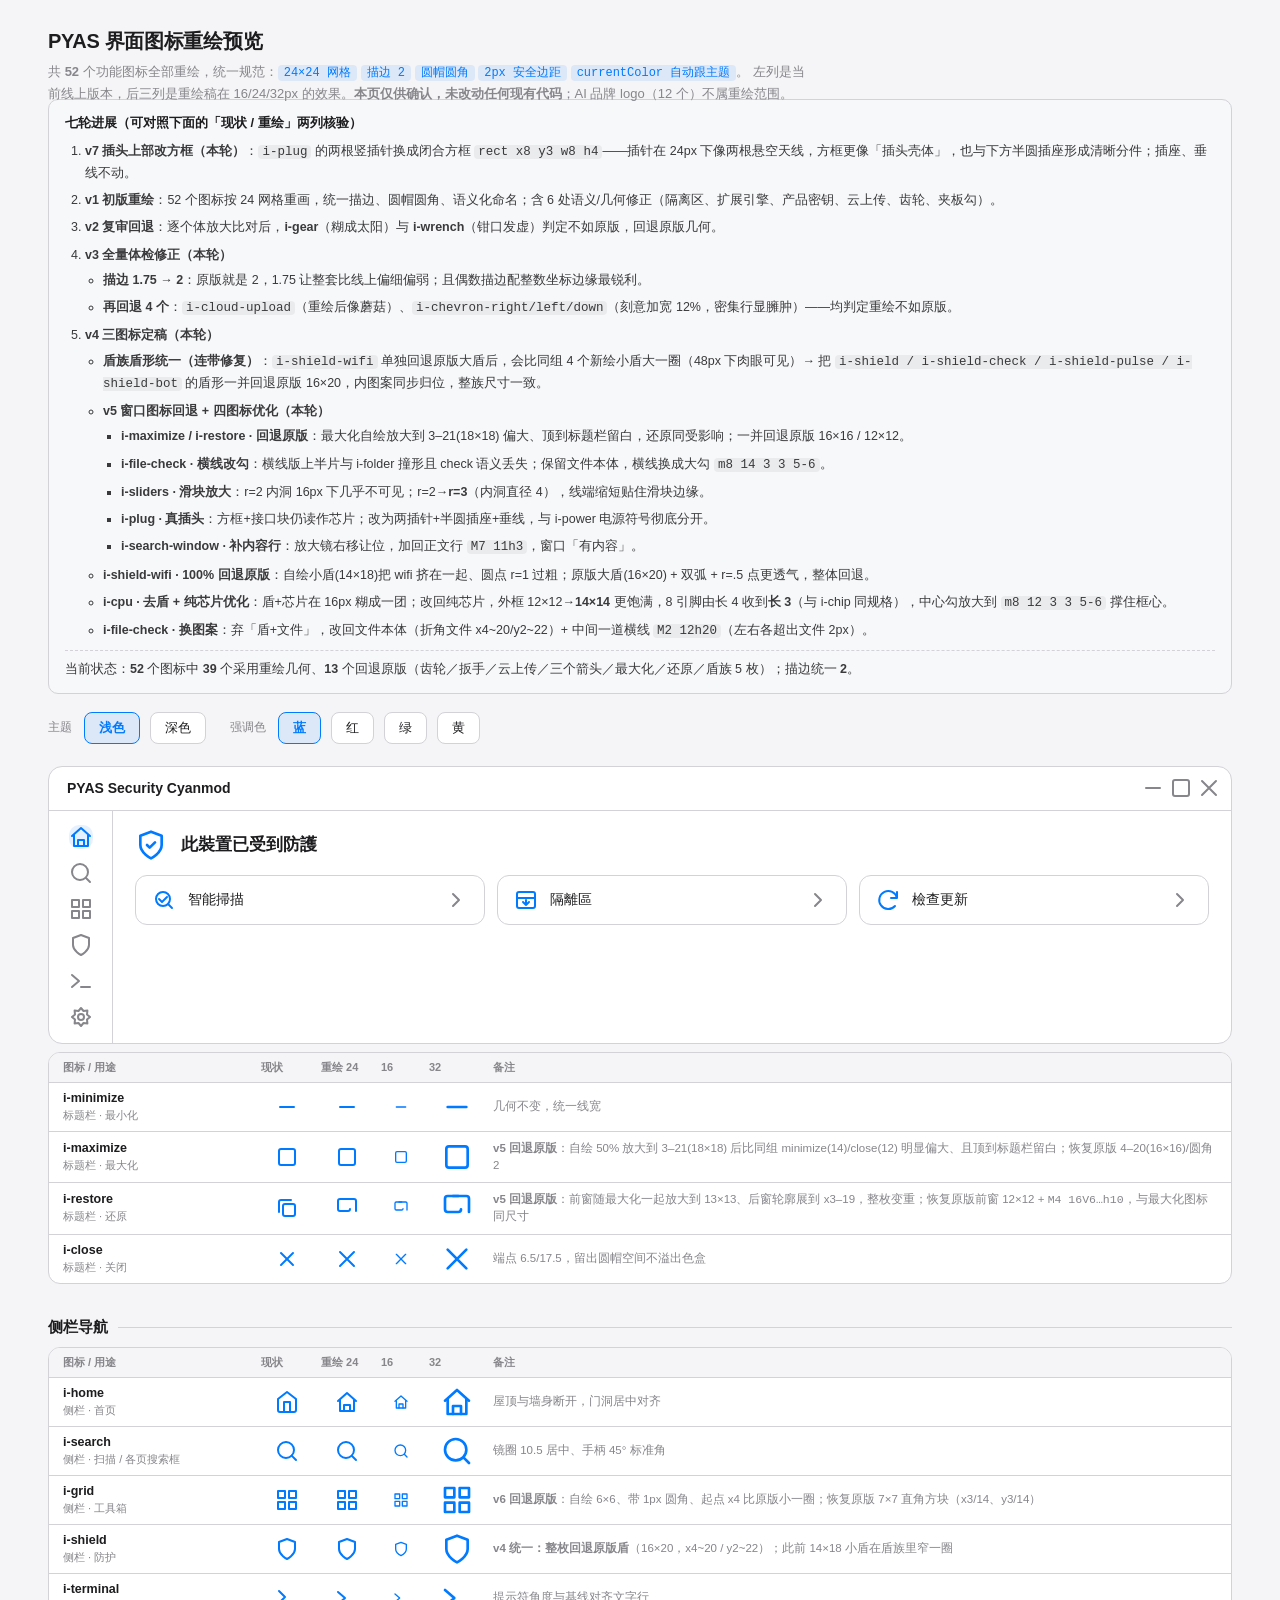
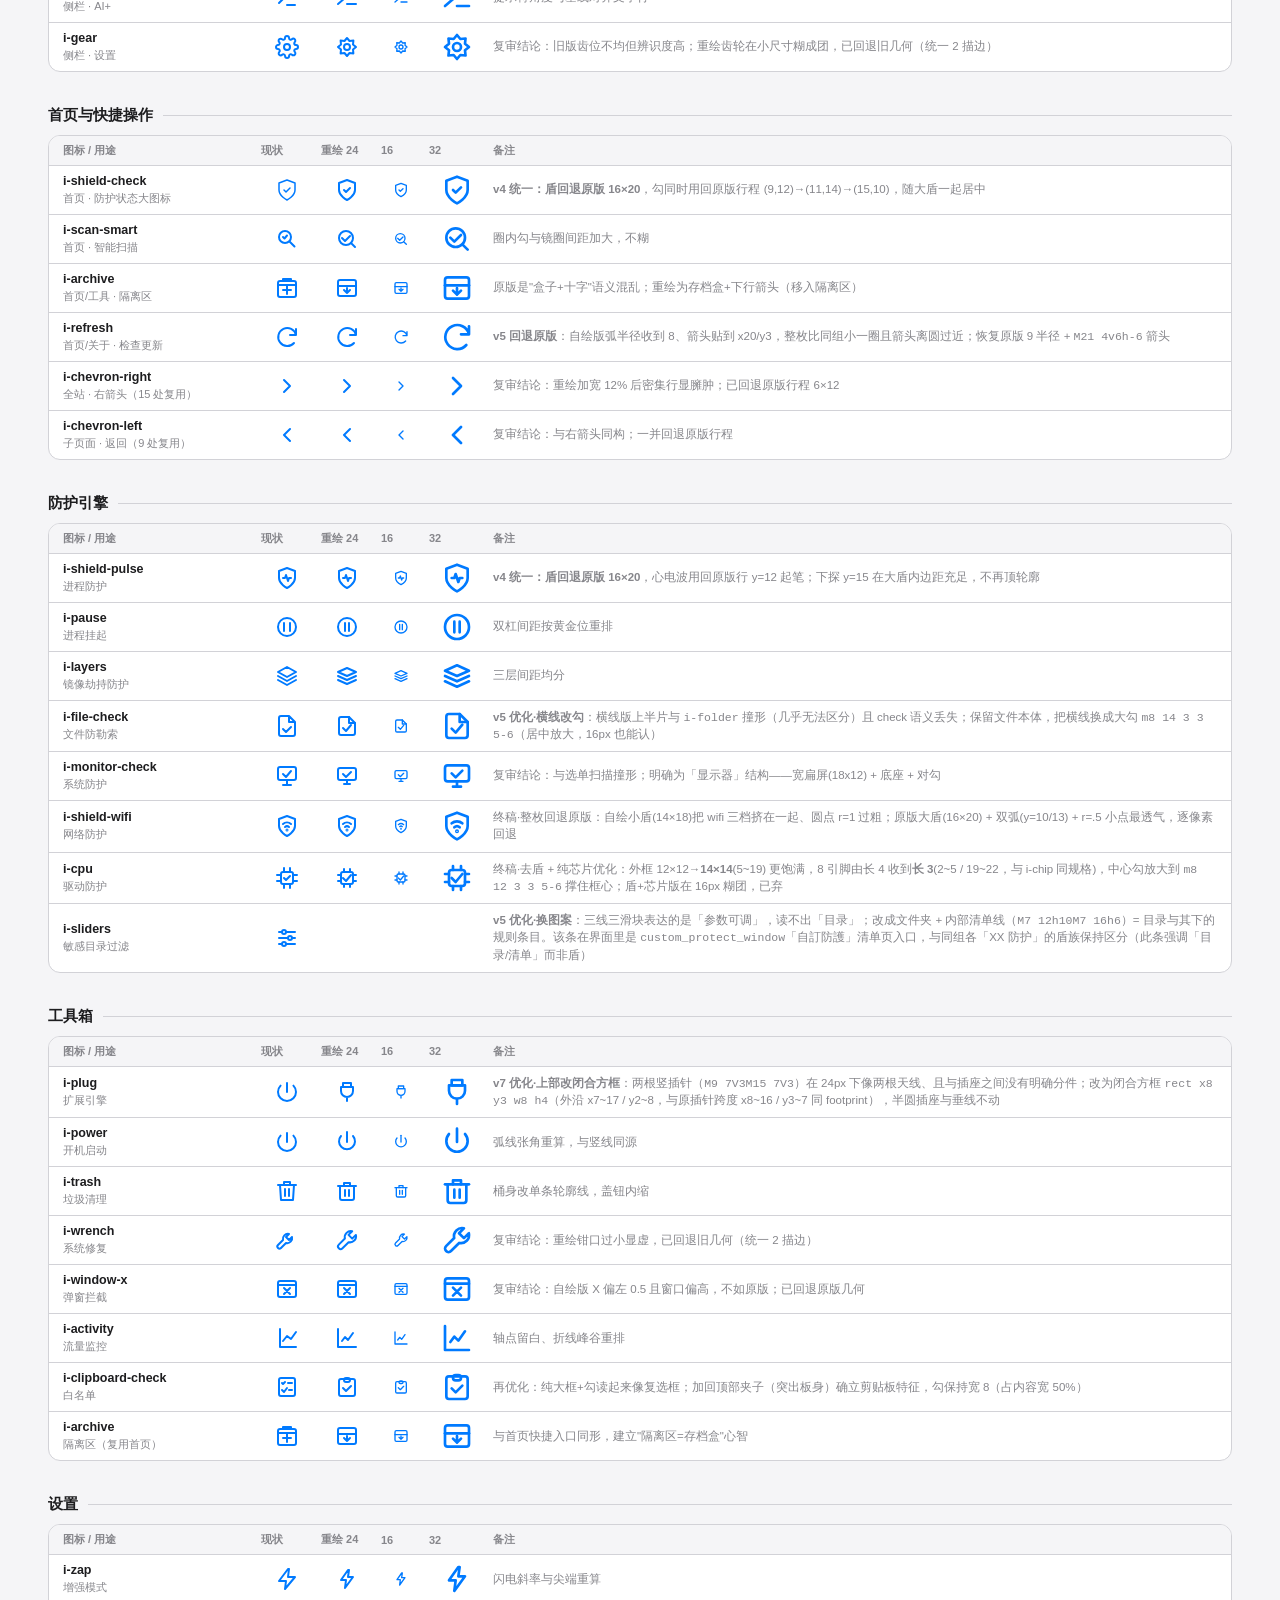
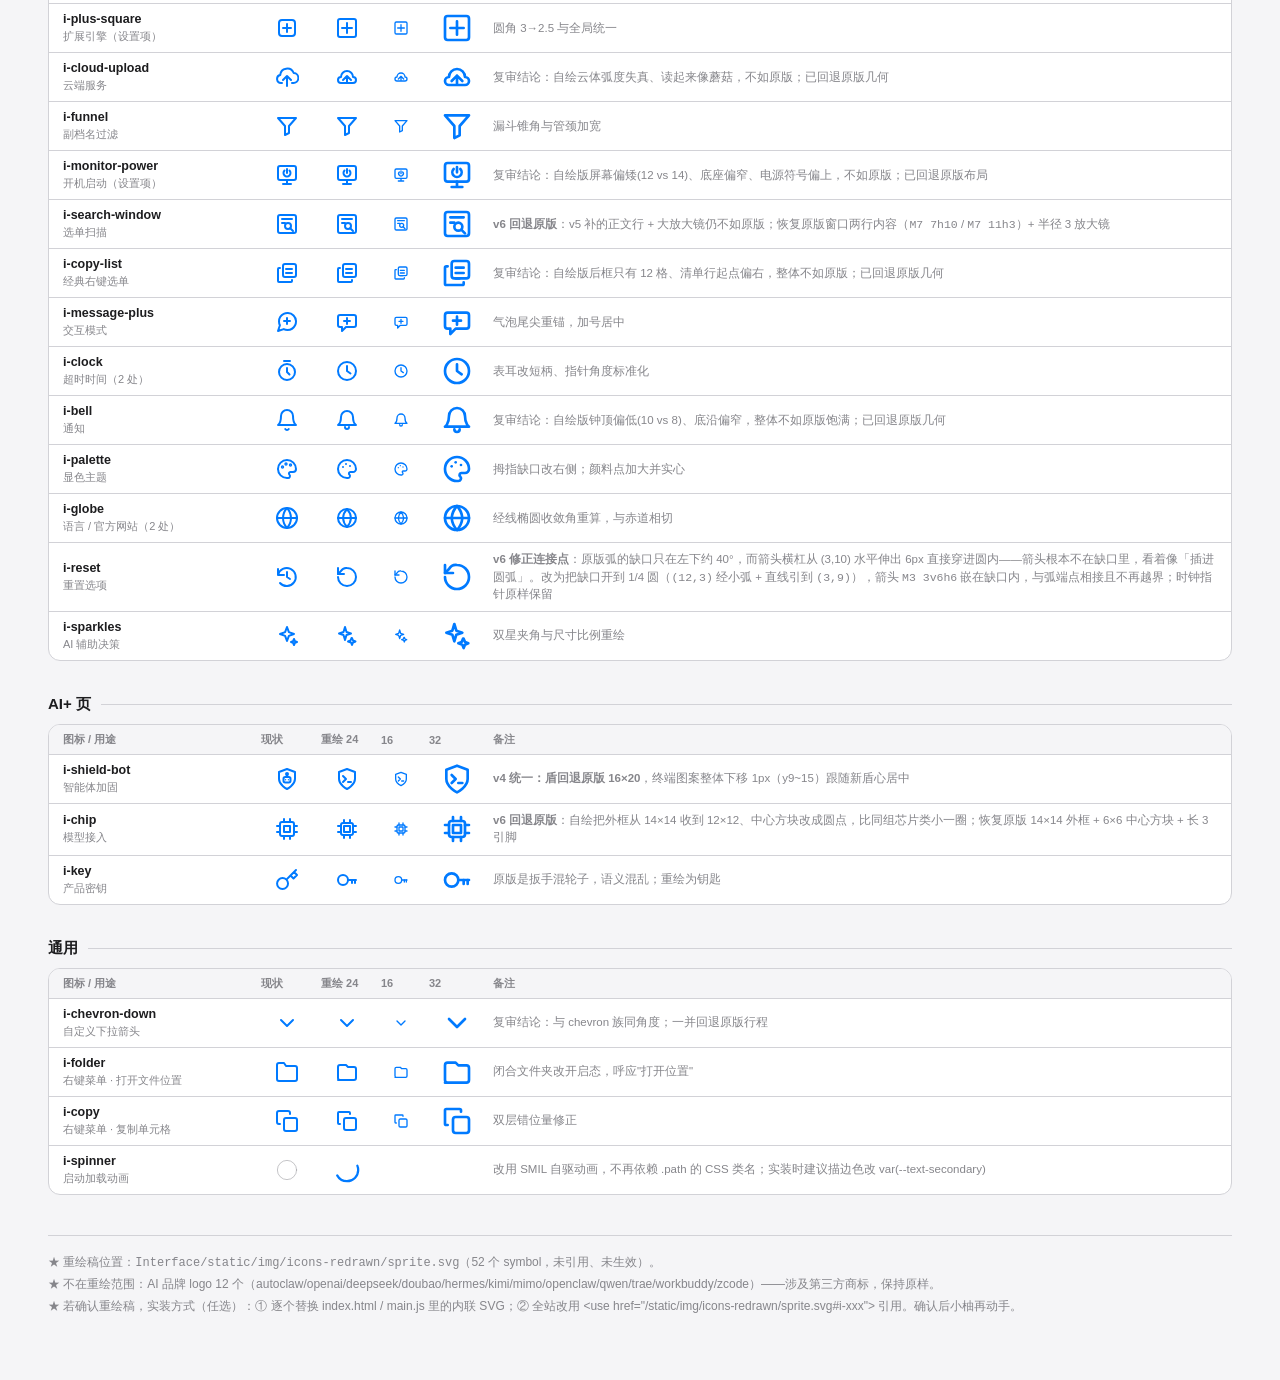
==== commit 415c2e61: "图标规范整改:尺寸越档/线宽不齐/图案撞脸 自訂防護 的文件夹换盾(i-sliders 更名 i-custom-shield,与同组防护族统一)。 尺寸越档(几何最大维 18): i-cpu/i-ch" ====
--- a/Interface/icons-preview.html
+++ b/Interface/icons-preview.html
@@ -109,10 +109,44 @@
   -->
 
   <!-- 窗口控制 -->
+    <!--
+    PYAS Cyanmod · 界面图标重绘稿
+
+    网格 24x24 / 描边 2 / 圆帽圆角 / 2px 安全边距 / currentColor 自动跟随主题
+
+    【锐利度铁律】描边 2(偶数) 必须配整数坐标 —— 但只对「正交图元」生效:
+      · 整数坐标 → 描边覆盖 [x-1, x+1],边缘正好压在像素边界上 → 目视锐利清晰
+      · x.5 坐标 → 描边覆盖 [x-0.5, x+1.5],正好骑在像素中点 → 抗锯齿发虚
+      · 约束对象:rect 的 x/y/w/h、circle 的 cx/cy/r、水平或垂直线段。
+        斜线与曲线本身就是抗锯齿边缘,取整没有意义,因此不受此约束
+        (i-gear 的齿尖坐标带小数即属此类,不是违规)。
+      · 此前为消除"撑破边距"而加的 scale() 等比缩放会把整数坐标乘成小数
+        (齿轮 61 处、垃圾桶 35 处…),已全部移除。
+    【视觉尺寸统一】几何最大维一律 ≤18(含描边后视觉框 20),与线上原版观感一致。
+      天然偏小的例外:close 14x14、chevron-right/left 6x12、chevron-down 12x6、
+      minimize 14x1(单横线)、key 18x10、terminal 18x12。
+      另有例外:盾族(i-shield / shield-check / shield-pulse / shield-bot / shield-wifi)
+      保持线上原版盾形 16x20(x4~20 / y2~22) —— 用户明确偏好原版盾,且族内必须同尺寸。
+      i-spinner 是独立档(viewBox 0 0 50 50),描边 4 与 24 格的 2 是同一比例
+      (4/50=8% vs 2/24=8.33%),不是例外,只是不走 --icon-stroke。
+    命名: i-<语义>; 同族共享词根(shield-*, monitor-*, chevron-*)
+
+    【实装方式】本文件是唯一源文件,整份内联进 index.html / threat.html 的 <body> 开头
+      (display:none),界面各处用 <use> 引用 #i-<语义> 形式的 id。选内联而非外部引用,
+      是因为外部 svg 在 file:// 下会被 CORS 拦掉。改动本文件后需同步重新内联,
+      tests/test_icons_installed.py 会逐字节比对,漏同步会直接测红。
+    【描边取值】symbol 上写 stroke-width="var(--icon-stroke, 2)":
+      外层 CSS 选不中 use 的 shadow 内容,只能靠自定义属性把描边传进去。
+      默认 2;列表图标上下文(style.css 的 .item-icon)给 1.5,保持线上原有观感。
+    【未纳入重绘】关于按钮的信息圆、進程管理的显示器+心电 —— 本集没有对应图元,
+      在 index.html 里保持内联原几何(见该文件内注释)。
+  -->
+
+  <!-- 窗口控制 -->
   <symbol id="i-minimize" viewBox="0 0 24 24" fill="none" stroke="currentColor" stroke-width="var(--icon-stroke, 2)" stroke-linecap="round" stroke-linejoin="round"><path d="M5 12h14"/></symbol>
   <symbol id="i-maximize" viewBox="0 0 24 24" fill="none" stroke="currentColor" stroke-width="var(--icon-stroke, 2)" stroke-linecap="round" stroke-linejoin="round"><rect x="4" y="4" width="16" height="16" rx="2"/></symbol>
-  <symbol id="i-restore" viewBox="0 0 24 24" fill="none" stroke="currentColor" stroke-width="var(--icon-stroke, 2)" stroke-linecap="round" stroke-linejoin="round"><rect x="8" y="8" width="12" height="12" rx="2"/><path d="M4 16V6a2 2 0 0 1 2-2h10"/></symbol>
-  <symbol id="i-close" viewBox="0 0 24 24" fill="none" stroke="currentColor" stroke-width="var(--icon-stroke, 2)" stroke-linecap="round" stroke-linejoin="round"><path d="M6 6 18 18M18 6 6 18"/></symbol>
+  <symbol id="i-restore" viewBox="0 0 24 24" fill="none" stroke="currentColor" stroke-width="var(--icon-stroke, 2)" stroke-linecap="round" stroke-linejoin="round"><path d="M9 3h10a2 2 0 0 1 2 2v10"/><path d="M13 3h-8a2 2 0 0 0-2 2v8a2 2 0 0 0 2 2h8a2 2 0 0 0 2-2"/></symbol>
+  <symbol id="i-close" viewBox="0 0 24 24" fill="none" stroke="currentColor" stroke-width="var(--icon-stroke, 2)" stroke-linecap="round" stroke-linejoin="round"><path d="M5 5 19 19M19 5 5 19"/></symbol>
 
   <!-- 侧栏导航 -->
   <symbol id="i-home" viewBox="0 0 24 24" fill="none" stroke="currentColor" stroke-width="var(--icon-stroke, 2)" stroke-linecap="round" stroke-linejoin="round"><path d="M3 11 12 3l9 8"/><path d="M5 10v11h14V10"/><path d="M9 21v-6h6v6"/></symbol>
@@ -134,17 +168,18 @@
   <symbol id="i-shield-pulse" viewBox="0 0 24 24" fill="none" stroke="currentColor" stroke-width="var(--icon-stroke, 2)" stroke-linecap="round" stroke-linejoin="round"><path d="M12 22s8-4 8-10V5l-8-3-8 3v7c0 6 8 10 8 10z"/><path d="M8 12h2l1-3 2 6 1-3h2"/></symbol>
   <symbol id="i-pause" viewBox="0 0 24 24" fill="none" stroke="currentColor" stroke-width="var(--icon-stroke, 2)" stroke-linecap="round" stroke-linejoin="round"><circle cx="12" cy="12" r="9"/><path d="M10 8v8M14 8v8"/></symbol>
   <symbol id="i-layers" viewBox="0 0 24 24" fill="none" stroke="currentColor" stroke-width="var(--icon-stroke, 2)" stroke-linecap="round" stroke-linejoin="round"><path d="m12 4 9 4-9 4-9-4 9-4Z"/><path d="m3 12 9 4 9-4"/><path d="m3 16 9 4 9-4"/></symbol>
-  <symbol id="i-file-check" viewBox="0 0 24 24" fill="none" stroke="currentColor" stroke-width="var(--icon-stroke, 2)" stroke-linecap="round" stroke-linejoin="round"><path d="M14 2H6a2 2 0 0 0-2 2v16a2 2 0 0 0 2 2h12a2 2 0 0 0 2-2V8z"/><path d="M14 2v6h6"/><path d="m8 14 3 3 5-6"/></symbol>
+  <symbol id="i-file-check" viewBox="0 0 24 24" fill="none" stroke="currentColor" stroke-width="var(--icon-stroke, 2)" stroke-linecap="round" stroke-linejoin="round"><path d="M14 3H6a2 2 0 0 0-2 2v14a2 2 0 0 0 2 2h12a2 2 0 0 0 2-2V9z"/><path d="M14 3v6h6"/><path d="m8 14 3 3 5-6"/></symbol>
   <symbol id="i-monitor-check" viewBox="0 0 24 24" fill="none" stroke="currentColor" stroke-width="var(--icon-stroke, 2)" stroke-linecap="round" stroke-linejoin="round"><rect x="3" y="4" width="18" height="12" rx="2"/><path d="M9 20h6M12 16v4"/><path d="m8 10 3 3 5-5"/></symbol>
   <symbol id="i-shield-wifi" viewBox="0 0 24 24" fill="none" stroke="currentColor" stroke-width="var(--icon-stroke, 2)" stroke-linecap="round" stroke-linejoin="round"><path d="M12 22s8-4 8-10V5l-8-3-8 3v7c0 6 8 10 8 10z"/><path d="M8 10a6 6 0 0 1 8 0"/><path d="M10 13a3 3 0 0 1 4 0"/><circle cx="12" cy="16" r="0.5"/></symbol>
-  <symbol id="i-cpu" viewBox="0 0 24 24" fill="none" stroke="currentColor" stroke-width="var(--icon-stroke, 2)" stroke-linecap="round" stroke-linejoin="round"><rect x="5" y="5" width="14" height="14" rx="2"/><path d="M9 2v3M15 2v3M9 19v3M15 19v3M2 9h3M2 15h3M19 9h3M19 15h3"/><path d="m8 12 3 3 5-6"/></symbol>
-  <symbol id="i-sliders" viewBox="0 0 24 24" fill="none" stroke="currentColor" stroke-width="var(--icon-stroke, 2)" stroke-linecap="round" stroke-linejoin="round"><path d="M3 20h16a2 2 0 0 0 2-2V9a2 2 0 0 0-2-2h-6l-2-2H5a2 2 0 0 0-2 2v11a2 2 0 0 0 2 2Z"/><path d="M7 12h10M7 16h6"/></symbol>
+  <symbol id="i-cpu" viewBox="0 0 24 24" fill="none" stroke="currentColor" stroke-width="var(--icon-stroke, 2)" stroke-linecap="round" stroke-linejoin="round"><rect x="6" y="6" width="12" height="12" rx="2"/><path d="M9 3v3M15 3v3M9 18v3M15 18v3M3 9h3M3 15h3M18 9h3M18 15h3"/><path d="m8 12 3 3 5-6"/></symbol>
+  <symbol id="i-custom-shield" viewBox="0 0 24 24" fill="none" stroke="currentColor" stroke-width="var(--icon-stroke, 2)" stroke-linecap="round" stroke-linejoin="round"><path d="M12 22s8-4 8-10V5l-8-3-8 3v7c0 6 8 10 8 10z"/><path d="M8 10h8M8 15h5"/></symbol>
 
   <!-- 工具 -->
   <symbol id="i-plug" viewBox="0 0 24 24" fill="none" stroke="currentColor" stroke-width="var(--icon-stroke, 2)" stroke-linecap="round" stroke-linejoin="round"><rect x="8" y="3" width="8" height="4"/><path d="M6 7h12v4a6 6 0 0 1-6 6 6 6 0 0 1-6-6V7zM12 17v4"/></symbol>
   <symbol id="i-power" viewBox="0 0 24 24" fill="none" stroke="currentColor" stroke-width="var(--icon-stroke, 2)" stroke-linecap="round" stroke-linejoin="round"><path d="M12 2v10"/><path d="M6 6a8 8 0 1 0 12 0"/></symbol>
   <symbol id="i-trash" viewBox="0 0 24 24" fill="none" stroke="currentColor" stroke-width="var(--icon-stroke, 2)" stroke-linecap="round" stroke-linejoin="round"><path d="M3 7h18"/><path d="M9 7V4h6v3"/><path d="M5 7v12a2 2 0 0 0 2 2h10a2 2 0 0 0 2-2V7"/><path d="M10 11v6M14 11v6"/></symbol>
-  <symbol id="i-wrench" viewBox="0 0 24 24" fill="none" stroke="currentColor" stroke-width="var(--icon-stroke, 2)" stroke-linecap="round" stroke-linejoin="round"><path d="M14 5a5 5 0 0 0-6 6l-5 5a2 2 0 0 0 3 3l5-5a5 5 0 0 0 6-6l-3 3-3-3 3-3Z"/></symbol>
+  <!-- 扳手:斜置图元,坐标为小数(见文件头「锐利度铁律」的适用范围)。几何 18x18 -->
+  <symbol id="i-wrench" viewBox="0 0 24 24" fill="none" stroke="currentColor" stroke-width="var(--icon-stroke, 2)" stroke-linecap="round" stroke-linejoin="round"><path d="M17.2 3.2a6.1 6.1 0 0 0-7.3 7.3l-6.1 6.1a2.4 2.4 0 0 0 3.7 3.7l6.1-6.1a6.1 6.1 0 0 0 7.3-7.3l-3.7 3.7-3.7-3.7 3.7-3.7Z"/></symbol>
   <symbol id="i-window-x" viewBox="0 0 24 24" fill="none" stroke="currentColor" stroke-width="var(--icon-stroke, 2)" stroke-linecap="round" stroke-linejoin="round"><rect x="3" y="4" width="18" height="16" rx="2"/><path d="M3 8h18m-12 3 6 6m0-6-6 6"/></symbol>
   <symbol id="i-activity" viewBox="0 0 24 24" fill="none" stroke="currentColor" stroke-width="var(--icon-stroke, 2)" stroke-linecap="round" stroke-linejoin="round"><path d="M3 3v18h18"/><path d="m7 15 3-4 3 3 5-7"/></symbol>
   <symbol id="i-clipboard-check" viewBox="0 0 24 24" fill="none" stroke="currentColor" stroke-width="var(--icon-stroke, 2)" stroke-linecap="round" stroke-linejoin="round"><rect x="4" y="4" width="16" height="17" rx="2"/><rect x="9" y="3" width="6" height="4" rx="2"/><path d="m8 13 3 3 5-5"/></symbol>
@@ -152,7 +187,7 @@
   <!-- 设置 · 引擎 -->
   <symbol id="i-zap" viewBox="0 0 24 24" fill="none" stroke="currentColor" stroke-width="var(--icon-stroke, 2)" stroke-linecap="round" stroke-linejoin="round"><path d="M13 3 6 13h5l-1 8 8-11h-5l1-7Z"/></symbol>
   <symbol id="i-plus-square" viewBox="0 0 24 24" fill="none" stroke="currentColor" stroke-width="var(--icon-stroke, 2)" stroke-linecap="round" stroke-linejoin="round"><rect x="3" y="3" width="18" height="18" rx="2"/><path d="M12 7v10M7 12h10"/></symbol>
-  <symbol id="i-cloud-upload" viewBox="0 0 24 24" fill="none" stroke="currentColor" stroke-width="var(--icon-stroke, 2)" stroke-linecap="round" stroke-linejoin="round"><path d="M7 18H6a4 4 0 0 1-.8-7.9A7 7 0 0 1 18.7 8a5 5 0 0 1-.7 10h-1m-5 3V11m-4 4 4-4 4 4"/></symbol>
+  <symbol id="i-cloud-upload" viewBox="0 0 24 24" fill="none" stroke="currentColor" stroke-width="var(--icon-stroke, 2)" stroke-linecap="round" stroke-linejoin="round"><path d="M6 18a3 3 0 0 1 0-6 6 6 0 0 1 12 0 3 3 0 0 1 0 6Z"/><path d="M12 17v-6m-4 4 4-4 4 4"/></symbol>
   <symbol id="i-funnel" viewBox="0 0 24 24" fill="none" stroke="currentColor" stroke-width="var(--icon-stroke, 2)" stroke-linecap="round" stroke-linejoin="round"><path d="M3 4h18l-7 8v7l-4 2v-9L3 4Z"/></symbol>
 
   <!-- 设置 · 交互 -->
@@ -161,15 +196,15 @@
   <symbol id="i-copy-list" viewBox="0 0 24 24" fill="none" stroke="currentColor" stroke-width="var(--icon-stroke, 2)" stroke-linecap="round" stroke-linejoin="round"><rect x="8" y="3" width="13" height="13" rx="2"/><path d="M5 7H4a1 1 0 0 0-1 1v12a1 1 0 0 0 1 1h12a1 1 0 0 0 1-1v-1"/><path d="M11 8h6m-6 4h6m-6 4h3"/></symbol>
   <symbol id="i-message-plus" viewBox="0 0 24 24" fill="none" stroke="currentColor" stroke-width="var(--icon-stroke, 2)" stroke-linecap="round" stroke-linejoin="round"><path d="M5 5h14a2 2 0 0 1 2 2v8a2 2 0 0 1-2 2h-8l-4 4v-4H5a2 2 0 0 1-2-2V7a2 2 0 0 1 2-2Z"/><path d="M12 8v6M9 11h6"/></symbol>
   <symbol id="i-clock" viewBox="0 0 24 24" fill="none" stroke="currentColor" stroke-width="var(--icon-stroke, 2)" stroke-linecap="round" stroke-linejoin="round"><circle cx="12" cy="12" r="9"/><path d="M12 7v5l3.5 2.5"/></symbol>
-  <symbol id="i-bell" viewBox="0 0 24 24" fill="none" stroke="currentColor" stroke-width="var(--icon-stroke, 2)" stroke-linecap="round" stroke-linejoin="round"><path d="M18 8A6 6 0 0 0 6 8c0 7-3 9-3 9h18s-3-2-3-9"/><path d="M13.73 21a2 2 0 0 1-3.46 0"/></symbol>
+  <symbol id="i-bell" viewBox="0 0 24 24" fill="none" stroke="currentColor" stroke-width="var(--icon-stroke, 2)" stroke-linecap="round" stroke-linejoin="round"><path d="M18 9a6 6 0 0 0-12 0c0 6-3 8-3 8h18s-3-2-3-8"/><path d="M14 19a2 2 0 0 1-4 0"/></symbol>
   <symbol id="i-palette" viewBox="0 0 24 24" fill="none" stroke="currentColor" stroke-width="var(--icon-stroke, 2)" stroke-linecap="round" stroke-linejoin="round"><path d="M12 3a9 9 0 0 0 0 18h1a2 2 0 0 0 1.5-3.3 1.5 1.5 0 0 1 1.1-2.7h2.4a3 3 0 0 0 3-3A9 9 0 0 0 12 3Z"/><circle cx="8" cy="10" r="1" fill="currentColor" stroke="none"/><circle cx="11" cy="7" r="1" fill="currentColor" stroke="none"/><circle cx="15" cy="9" r="1" fill="currentColor" stroke="none"/></symbol>
   <symbol id="i-globe" viewBox="0 0 24 24" fill="none" stroke="currentColor" stroke-width="var(--icon-stroke, 2)" stroke-linecap="round" stroke-linejoin="round"><circle cx="12" cy="12" r="9"/><path d="M3 12h18"/><path d="M12 3a15 15 0 0 1 4 9 15 15 0 0 1-4 9 15 15 0 0 1-4-9 15 15 0 0 1 4-9Z"/></symbol>
-  <symbol id="i-reset" viewBox="0 0 24 24" fill="none" stroke="currentColor" stroke-width="var(--icon-stroke, 2)" stroke-linecap="round" stroke-linejoin="round"><path d="M3 12a9 9 0 1 0 9-9 6 6 0 0 0-6 3L3 9"/><path d="M3 3v6h6"/><path d="M12 7v5l3 2"/></symbol>
+  <symbol id="i-reset" viewBox="0 0 24 24" fill="none" stroke="currentColor" stroke-width="var(--icon-stroke, 2)" stroke-linecap="round" stroke-linejoin="round"><path d="M3 12a9 9 0 1 0 9-9 6 6 0 0 0-6 3L3 9"/><path d="M3 3v6h6"/></symbol>
   <symbol id="i-sparkles" viewBox="0 0 24 24" fill="none" stroke="currentColor" stroke-width="var(--icon-stroke, 2)" stroke-linecap="round" stroke-linejoin="round"><path d="M10 3 11.5 8 16 9.5 11.5 11 10 16 8.5 11 4 9.5 8.5 8 10 3Z"/><path d="M17 14l1 2.5 2.5 1-2.5 1-1 2.5-1-2.5L13 17.5l2.5-1 1-2.5Z"/></symbol>
 
   <!-- AI -->
   <symbol id="i-shield-bot" viewBox="0 0 24 24" fill="none" stroke="currentColor" stroke-width="var(--icon-stroke, 2)" stroke-linecap="round" stroke-linejoin="round"><path d="M12 22s8-4 8-10V5l-8-3-8 3v7c0 6 8 10 8 10z"/><path d="M8 9 11 12 8 15"/><path d="M13 15h3"/></symbol>
-  <symbol id="i-chip" viewBox="0 0 24 24" fill="none" stroke="currentColor" stroke-width="var(--icon-stroke, 2)" stroke-linecap="round" stroke-linejoin="round"><rect x="5" y="5" width="14" height="14" rx="2"/><rect x="9" y="9" width="6" height="6"/><path d="M9 2v3m6-3v3M9 19v3m6-3v3M2 9h3m-3 6h3m14-6h3m-3 6h3"/></symbol>
+  <symbol id="i-chip" viewBox="0 0 24 24" fill="none" stroke="currentColor" stroke-width="var(--icon-stroke, 2)" stroke-linecap="round" stroke-linejoin="round"><rect x="6" y="6" width="12" height="12" rx="2"/><rect x="9" y="9" width="6" height="6"/><path d="M9 3v3M15 3v3M9 18v3M15 18v3M3 9h3M3 15h3M18 9h3M18 15h3"/></symbol>
   <symbol id="i-key" viewBox="0 0 24 24" fill="none" stroke="currentColor" stroke-width="var(--icon-stroke, 2)" stroke-linecap="round" stroke-linejoin="round"><circle cx="8" cy="12" r="5"/><path d="M13 12h8"/><path d="M17 12v3M20 12v3"/></symbol>
 
   <!-- 通用 -->
@@ -409,7 +444,7 @@
     <div class="note">终稿·去盾 + 纯芯片优化：外框 12×12→<b>14×14</b>(5~19) 更饱满，8 引脚由长 4 收到<b>长 3</b>(2~5 / 19~22，与 i-chip 同规格)，中心勾放大到 <code>m8 12 3 3 5-6</code> 撑住框心；盾+芯片版在 16px 糊团，已弃</div></div>
 
   <div class="row"><div class="meta"><b>i-sliders</b><span>敏感目录过滤</span></div>
-    <div class="cell cur"><svg viewBox="0 0 24 24" fill="none" stroke="currentColor" stroke-width="var(--icon-stroke, 2)" stroke-linecap="round" stroke-linejoin="round"><path d="M3 20h16a2 2 0 0 0 2-2V9a2 2 0 0 0-2-2h-6l-2-2H5a2 2 0 0 0-2 2v11a2 2 0 0 0 2 2Z"/><path d="M7 12h10M7 16h6"/></svg></div>
+    <div class="cell cur"><svg viewBox="0 0 24 24" fill="none" stroke="currentColor" stroke-width="var(--icon-stroke, 2)" stroke-linecap="round" stroke-linejoin="round"><path d="M4 6h3m4 0h9M4 12h9m4 0h3M4 18h3m4 0h9"/><circle cx="9" cy="6" r="2"/><circle cx="15" cy="12" r="2"/><circle cx="9" cy="18" r="2"/></svg></div>
     <div class="cell new"><svg class="ic"><use href="#i-sliders"/></svg></div><div class="cell new"><svg class="ic16"><use href="#i-sliders"/></svg></div><div class="cell new"><svg class="ic32"><use href="#i-sliders"/></svg></div>
     <div class="note"><b>v5 优化·换图案</b>：三线三滑块表达的是「参数可调」，读不出「目录」；改成文件夹 + 内部清单线（<code>M7 12h10M7 16h6</code>）= 目录与其下的规则条目。该条在界面里是 <code>custom_protect_window</code>「自訂防護」清单页入口，与同组各「XX 防护」的盾族保持区分（此条强调「目录/清单」而非盾）</div></div>
 </div>
@@ -524,7 +559,7 @@
     <div class="note">经线椭圆收敛角重算，与赤道相切</div></div>
 
   <div class="row"><div class="meta"><b>i-reset</b><span>重置选项</span></div>
-    <div class="cell cur"><svg viewBox="0 0 24 24" fill="none" stroke="currentColor" stroke-width="var(--icon-stroke, 2)" stroke-linecap="round" stroke-linejoin="round"><path d="M3 12a9 9 0 1 0 9-9 6 6 0 0 0-6 3L3 9"/><path d="M3 3v6h6"/><path d="M12 7v5l3 2"/></svg></div>
+    <div class="cell cur"><svg viewBox="0 0 24 24" fill="none" stroke="currentColor" stroke-width="var(--icon-stroke, 2)" stroke-linecap="round" stroke-linejoin="round"><path d="M3 10a9 9 0 1 1 2 8M3 4v6h6m3-3v5l3 2"/></svg></div>
     <div class="cell new"><svg class="ic"><use href="#i-reset"/></svg></div><div class="cell new"><svg class="ic16"><use href="#i-reset"/></svg></div><div class="cell new"><svg class="ic32"><use href="#i-reset"/></svg></div>
     <div class="note"><b>v6 修正连接点</b>：原版弧的缺口只在左下约 40°，而箭头横杠从 (3,10) 水平伸出 6px 直接穿进圆内——箭头根本不在缺口里，看着像「插进圆弧」。改为把缺口开到 1/4 圆（<code>(12,3)</code> 经小弧 + 直线引到 <code>(3,9)</code>），箭头 <code>M3 3v6h6</code> 嵌在缺口内，与弧端点相接且不再越界；时钟指针原样保留</div></div>
 
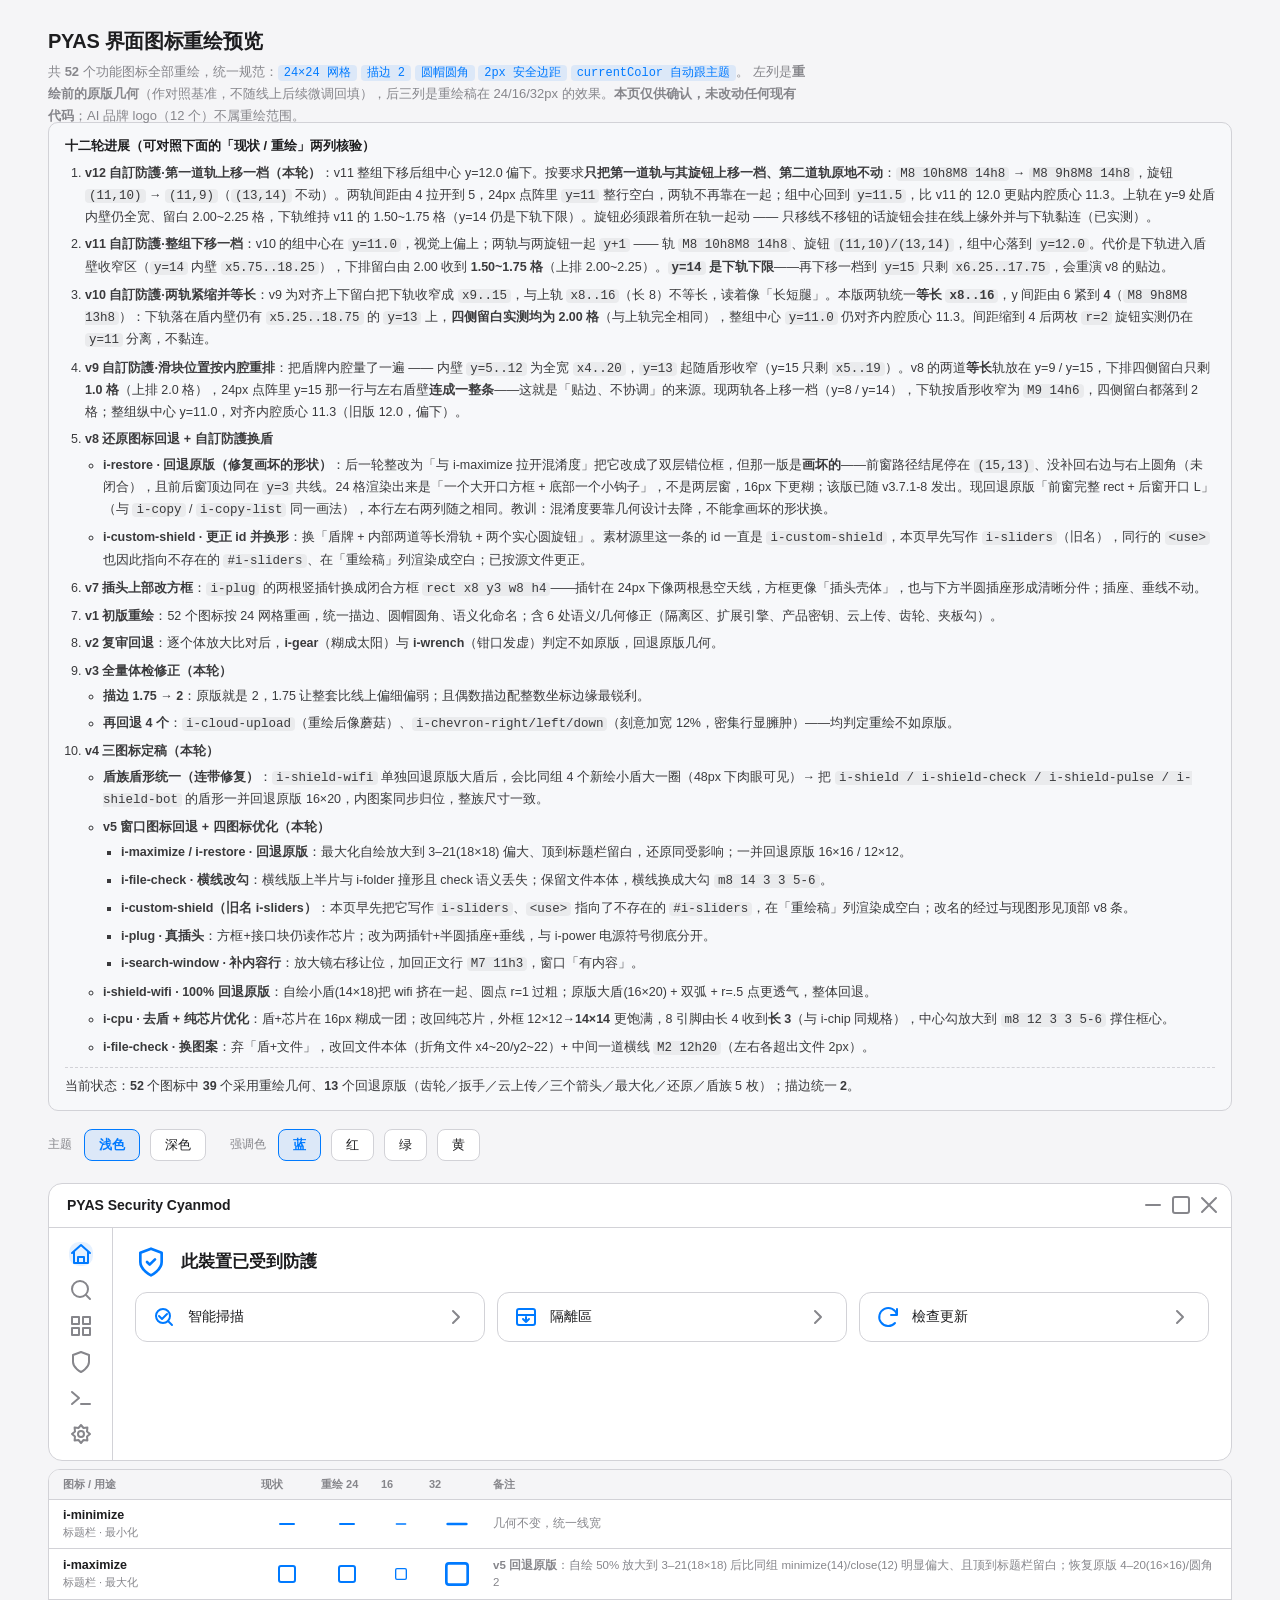
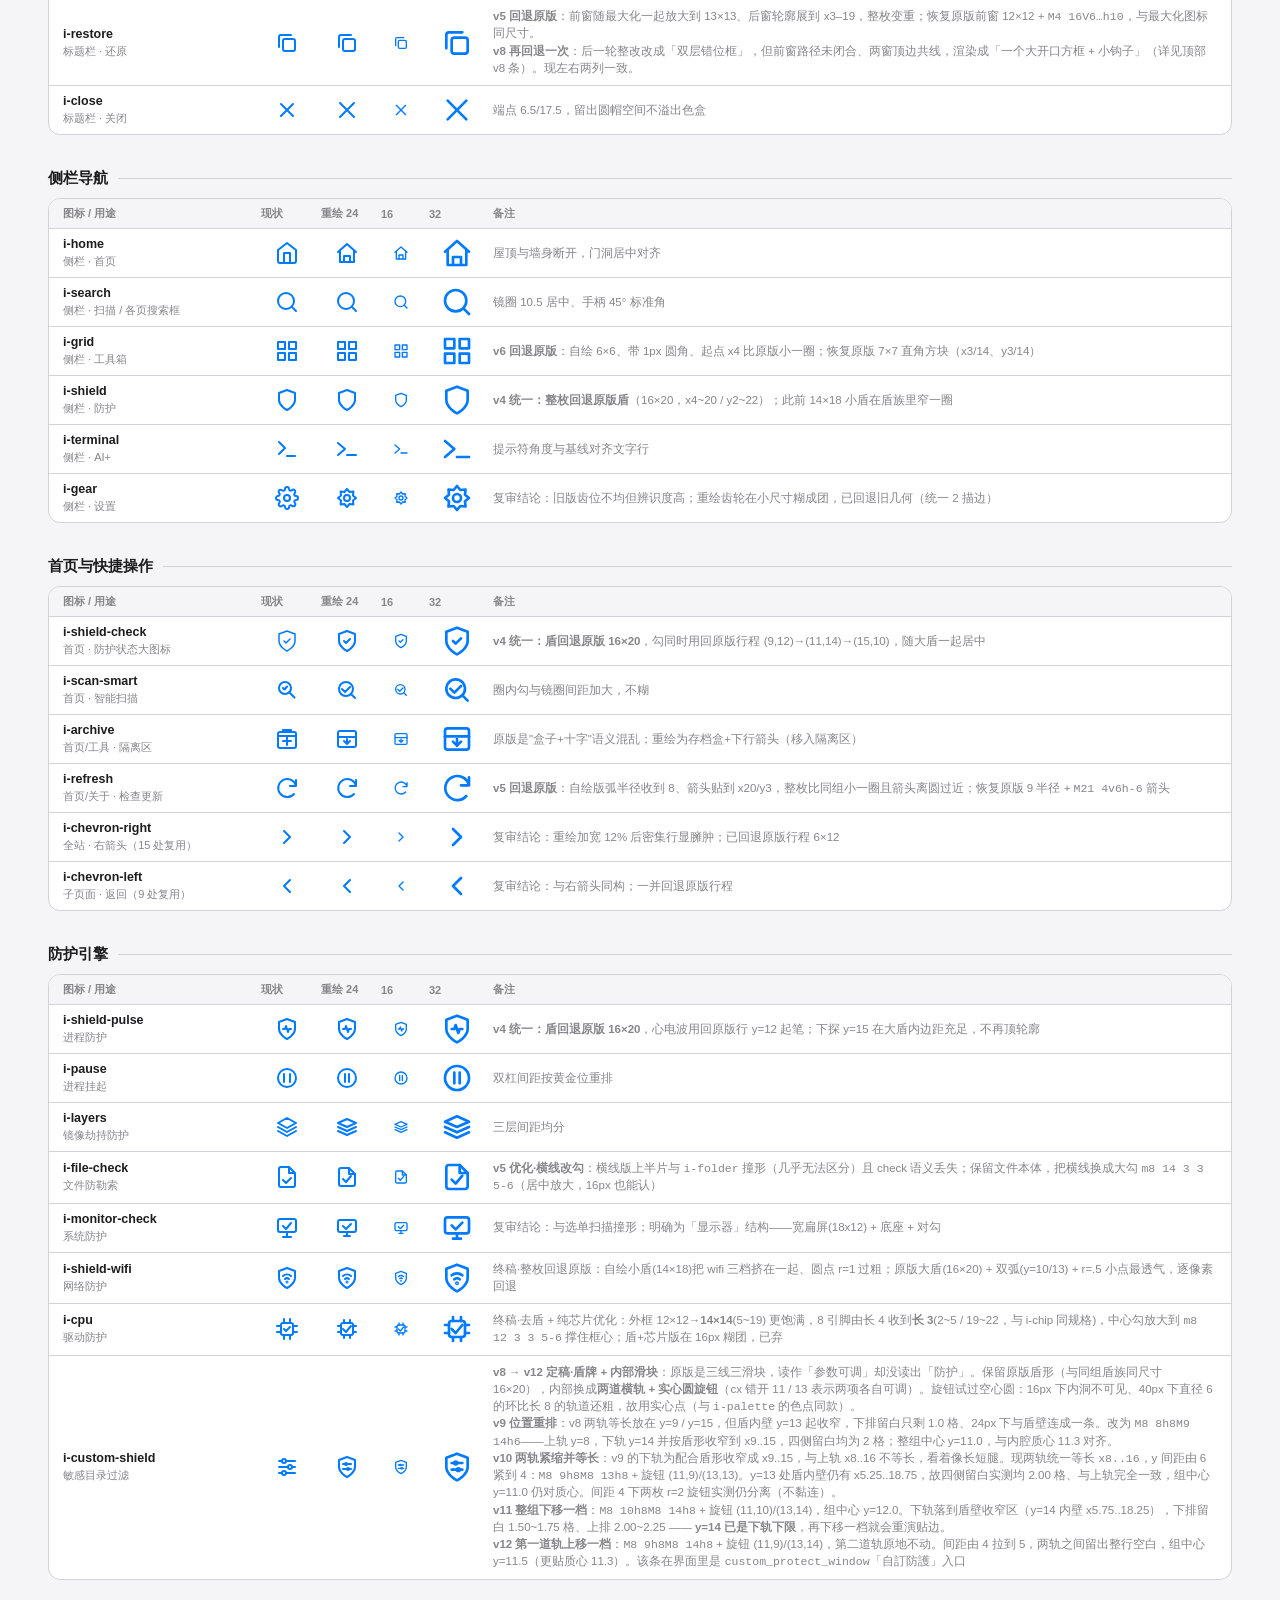
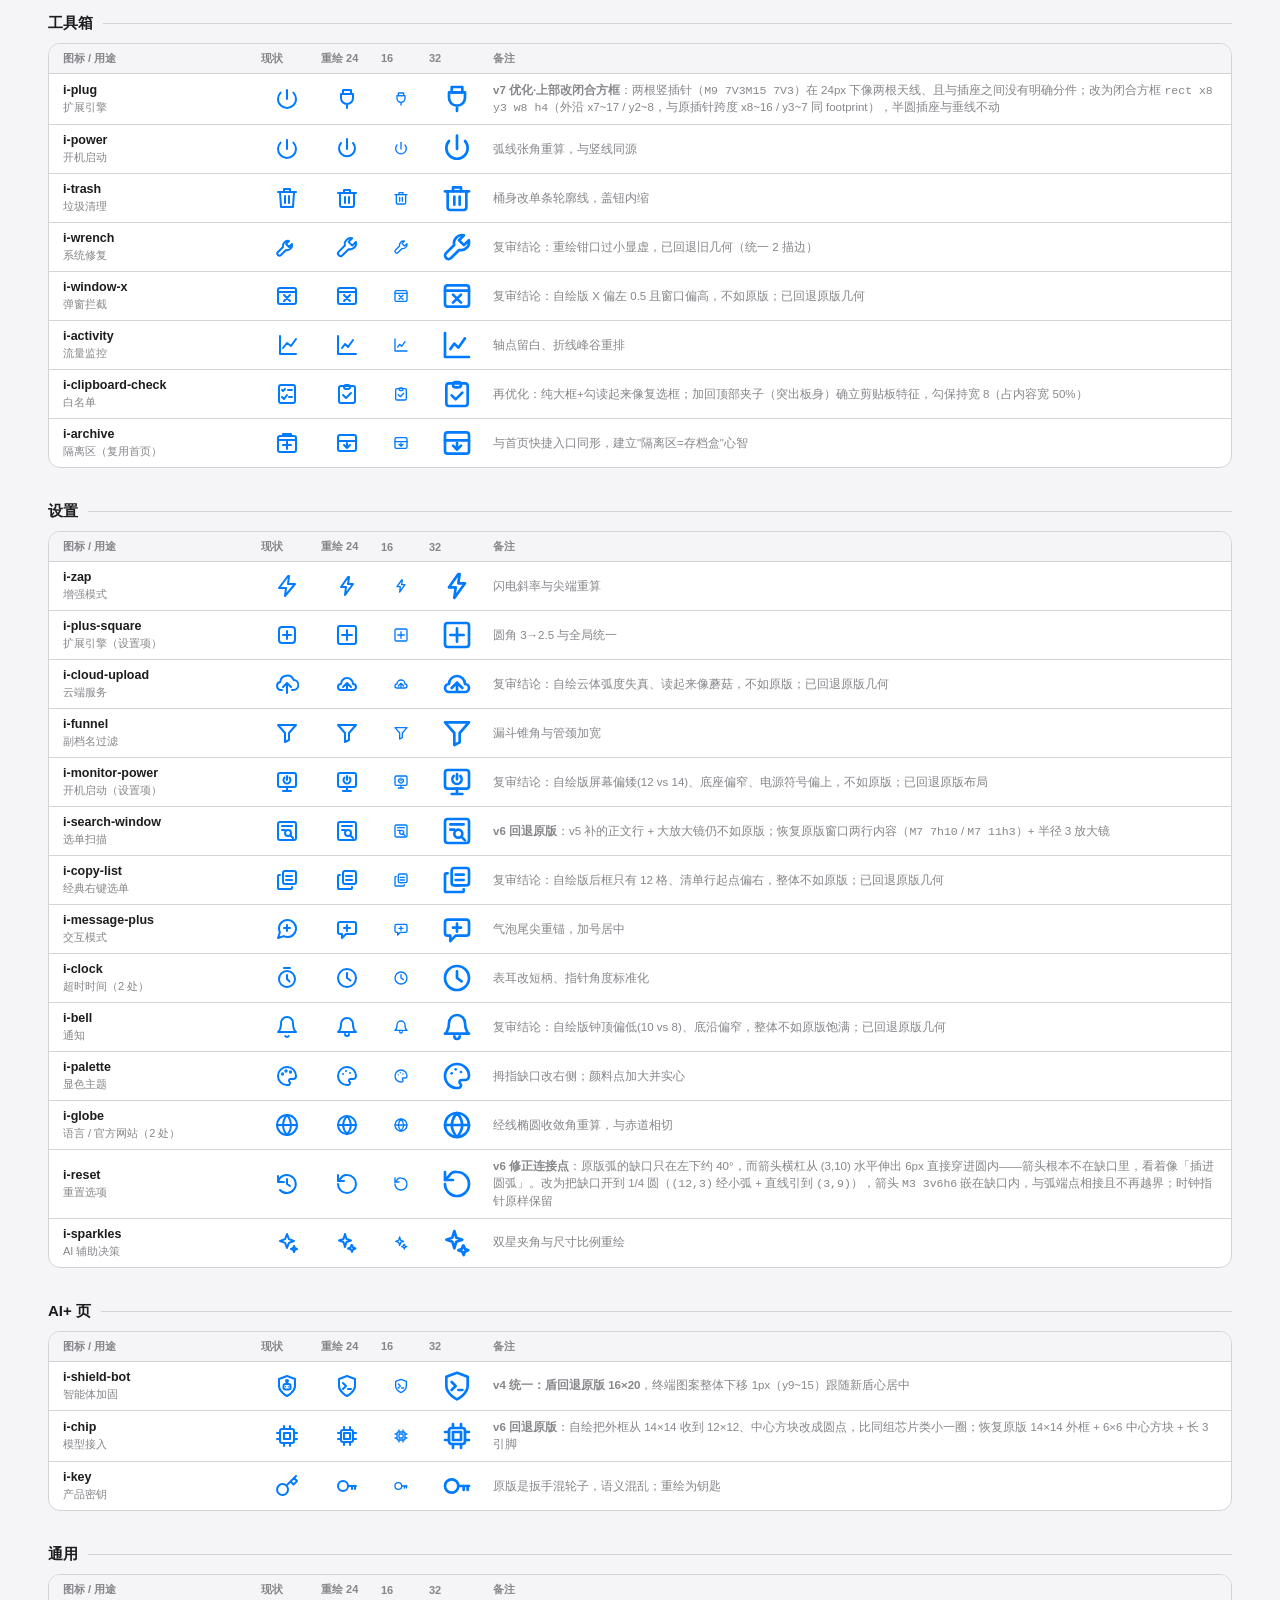
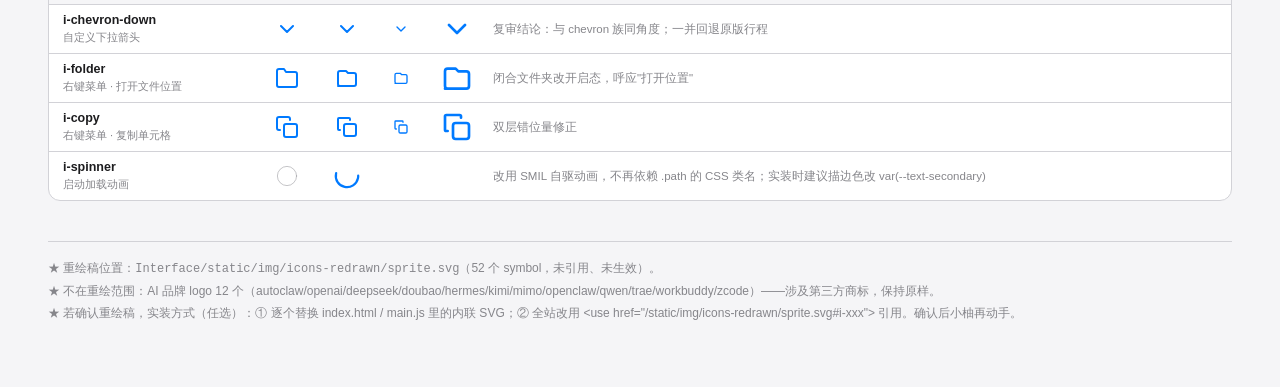
==== commit 430f9584: "修复 i-restore 画坏的回退图标并同步三处内联块 [skip ci] 415c2e6 为拉开与 i-maximize 的混淆度改成了双层错位框,但那一版是画坏的:前窗路径结尾停在 (15,13" ====
--- a/Interface/icons-preview.html
+++ b/Interface/icons-preview.html
@@ -86,34 +86,6 @@
 
     网格 24x24 / 描边 2 / 圆帽圆角 / 2px 安全边距 / currentColor 自动跟随主题
 
-    【锐利度铁律】描边 2(偶数) 必须配整数坐标:
-      · 整数坐标 → 描边覆盖 [x-1, x+1],边缘正好压在像素边界上 → 目视锐利清晰
-      · x.5 坐标 → 描边覆盖 [x-0.5, x+1.5],正好骑在像素中点 → 抗锯齿发虚
-      · 因此本版直线/矩形/圆一律整数坐标;此前为消除"撑破边距"而加的 scale()
-        等比缩放会把整数坐标乘成小数(齿轮 61 处、垃圾桶 35 处…),已全部移除。
-    【视觉尺寸统一】除天然偏小的 close/chevron(14)、minimize(16)、grid(18) 外,
-      全部对齐到视觉框 20(几何最大维 18),与线上原版观感一致。
-      例外:盾族(i-shield / shield-check / shield-pulse / shield-bot / shield-wifi)
-      保持线上原版盾形 16x20(x4~20 / y2~22) —— 用户明确偏好原版盾,且族内必须同尺寸。
-    命名: i-<语义>; 同族共享词根(shield-*, monitor-*, chevron-*)
-
-    【实装方式】本文件是唯一源文件,整份内联进 index.html / threat.html 的 <body> 开头
-      (display:none),界面各处用 <use> 引用 #i-<语义> 形式的 id。选内联而非外部引用,
-      是因为外部 svg 在 file:// 下会被 CORS 拦掉。改动本文件后需同步重新内联,
-      tests/test_icons_installed.py 会逐字节比对,漏同步会直接测红。
-    【描边取值】symbol 上写 stroke-width="var(--icon-stroke, 2)":
-      外层 CSS 选不中 use 的 shadow 内容,只能靠自定义属性把描边传进去。
-      默认 2;列表图标上下文(style.css 的 .item-icon)给 1.5,保持线上原有观感。
-    【未纳入重绘】关于按钮的信息圆、進程管理的显示器+心电 —— 本集没有对应图元,
-      在 index.html 里保持内联原几何(见该文件内注释)。
-  -->
-
-  <!-- 窗口控制 -->
-    <!--
-    PYAS Cyanmod · 界面图标重绘稿
-
-    网格 24x24 / 描边 2 / 圆帽圆角 / 2px 安全边距 / currentColor 自动跟随主题
-
     【锐利度铁律】描边 2(偶数) 必须配整数坐标 —— 但只对「正交图元」生效:
       · 整数坐标 → 描边覆盖 [x-1, x+1],边缘正好压在像素边界上 → 目视锐利清晰
       · x.5 坐标 → 描边覆盖 [x-0.5, x+1.5],正好骑在像素中点 → 抗锯齿发虚
@@ -145,7 +117,13 @@
   <!-- 窗口控制 -->
   <symbol id="i-minimize" viewBox="0 0 24 24" fill="none" stroke="currentColor" stroke-width="var(--icon-stroke, 2)" stroke-linecap="round" stroke-linejoin="round"><path d="M5 12h14"/></symbol>
   <symbol id="i-maximize" viewBox="0 0 24 24" fill="none" stroke="currentColor" stroke-width="var(--icon-stroke, 2)" stroke-linecap="round" stroke-linejoin="round"><rect x="4" y="4" width="16" height="16" rx="2"/></symbol>
-  <symbol id="i-restore" viewBox="0 0 24 24" fill="none" stroke="currentColor" stroke-width="var(--icon-stroke, 2)" stroke-linecap="round" stroke-linejoin="round"><path d="M9 3h10a2 2 0 0 1 2 2v10"/><path d="M13 3h-8a2 2 0 0 0-2 2v8a2 2 0 0 0 2 2h8a2 2 0 0 0 2-2"/></symbol>
+  <!-- i-restore:回退原版。415c2e6 那轮为「与 i-maximize 拉开混淆度」改成了双层错位框,
+       但那一版是画坏的:前窗路径结尾停在 (15,13) 没有补回右边与右上圆角(未闭合),
+       且前后窗顶边同在 y=3 共线,渲染出来并成一条横线 —— 24 格下整枚读作「一个大开口
+       方框 + 底部一个小钩子」,不是两层窗;该版已随 v3.7.1-8 发出去。
+       原版是「前窗完整 rect + 后窗开口 L」,与 i-copy / i-copy-list 同一画法,
+       16px / 24px 下都能读出两层窗。混淆度要靠几何设计去降,不能拿画坏的形状换。 -->
+  <symbol id="i-restore" viewBox="0 0 24 24" fill="none" stroke="currentColor" stroke-width="var(--icon-stroke, 2)" stroke-linecap="round" stroke-linejoin="round"><rect x="8" y="8" width="12" height="12" rx="2"/><path d="M4 16V6a2 2 0 0 1 2-2h10"/></symbol>
   <symbol id="i-close" viewBox="0 0 24 24" fill="none" stroke="currentColor" stroke-width="var(--icon-stroke, 2)" stroke-linecap="round" stroke-linejoin="round"><path d="M5 5 19 19M19 5 5 19"/></symbol>
 
   <!-- 侧栏导航 -->
@@ -172,7 +150,20 @@
   <symbol id="i-monitor-check" viewBox="0 0 24 24" fill="none" stroke="currentColor" stroke-width="var(--icon-stroke, 2)" stroke-linecap="round" stroke-linejoin="round"><rect x="3" y="4" width="18" height="12" rx="2"/><path d="M9 20h6M12 16v4"/><path d="m8 10 3 3 5-5"/></symbol>
   <symbol id="i-shield-wifi" viewBox="0 0 24 24" fill="none" stroke="currentColor" stroke-width="var(--icon-stroke, 2)" stroke-linecap="round" stroke-linejoin="round"><path d="M12 22s8-4 8-10V5l-8-3-8 3v7c0 6 8 10 8 10z"/><path d="M8 10a6 6 0 0 1 8 0"/><path d="M10 13a3 3 0 0 1 4 0"/><circle cx="12" cy="16" r="0.5"/></symbol>
   <symbol id="i-cpu" viewBox="0 0 24 24" fill="none" stroke="currentColor" stroke-width="var(--icon-stroke, 2)" stroke-linecap="round" stroke-linejoin="round"><rect x="6" y="6" width="12" height="12" rx="2"/><path d="M9 3v3M15 3v3M9 18v3M15 18v3M3 9h3M3 15h3M18 9h3M18 15h3"/><path d="m8 12 3 3 5-6"/></symbol>
-  <symbol id="i-custom-shield" viewBox="0 0 24 24" fill="none" stroke="currentColor" stroke-width="var(--icon-stroke, 2)" stroke-linecap="round" stroke-linejoin="round"><path d="M12 22s8-4 8-10V5l-8-3-8 3v7c0 6 8 10 8 10z"/><path d="M8 10h8M8 15h5"/></symbol>
+  <!-- 自訂防護(敏感目錄過濾):盾牌 + 內部兩道滑塊。
+       位置是量出來的,不是估的。盾內壁 y=5..12 為全寬(x4..20),y=13 起隨盾形收窄
+       (y=15 只剩 x5..19)。舊版兩道等長軌放 y=9/15,下軌四側留白僅 1.0 格、上軌 2.0 格,
+       24px 點陣裡 y=15 那一行與左右盾壁連成一整條 —— 就是「貼邊、不協調」的來源。
+       現版兩軌等長 x8..16,放 y=9 / y=14(間距 5):第一道軌與其旋鈕上移一檔(前一版 10/14),
+       第二道軌停在 y=14 不動 —— 這是使用者指定的。**y=14 是下軌的下限**:它落在內壁
+       x5.75..18.25 上(下排留白 1.50~1.75 格);再下移一檔到 y=15 只剩 x6.25..17.75,
+       會重演貼邊。上軌在 y=9 處內壁仍全寬,留白 2.00~2.25 格。整組中心 y=11.5,
+       比前一版的 12.0 更貼內腔質心 11.3;間距 5 讓兩軌之間留出整行空白(點陣 y=11 全空)。
+       旋鈕照舊用直徑 4 的實心圓(cx 錯開 11 / 13,讀作「兩項各自可調」),**旋鈕必須跟著
+       所在軌一起動**(試過只移線不移鈕:旋鈕掛到線上緣外,且與下軌黏連)。空心圓試過,
+       16px 內洞不可見、40px 下環相對長 8 的軌道過重,已棄;實心點是本檔既有做法
+       (i-palette 色點同款),不改描邊契約。 -->
+  <symbol id="i-custom-shield" viewBox="0 0 24 24" fill="none" stroke="currentColor" stroke-width="var(--icon-stroke, 2)" stroke-linecap="round" stroke-linejoin="round"><path d="M12 22s8-4 8-10V5l-8-3-8 3v7c0 6 8 10 8 10z"/><path d="M8 9h8M8 14h8"/><circle cx="11" cy="9" r="2" fill="currentColor" stroke="none"/><circle cx="13" cy="14" r="2" fill="currentColor" stroke="none"/></symbol>
 
   <!-- 工具 -->
   <symbol id="i-plug" viewBox="0 0 24 24" fill="none" stroke="currentColor" stroke-width="var(--icon-stroke, 2)" stroke-linecap="round" stroke-linejoin="round"><rect x="8" y="3" width="8" height="4"/><path d="M6 7h12v4a6 6 0 0 1-6 6 6 6 0 0 1-6-6V7zM12 17v4"/></symbol>
@@ -217,14 +208,24 @@
 <h1>PYAS 界面图标重绘预览</h1>
 <p class="sub">
   共 <b>52</b> 个功能图标全部重绘，统一规范：<code>24×24 网格</code> <code>描边 2</code> <code>圆帽圆角</code> <code>2px 安全边距</code> <code>currentColor 自动跟主题</code>。
-  左列是当前线上版本，后三列是重绘稿在 16/24/32px 的效果。<b>本页仅供确认，未改动任何现有代码</b>；AI 品牌 logo（12 个）不属重绘范围。
+  左列是<b>重绘前的原版几何</b>（作对照基准，不随线上后续微调回填），后三列是重绘稿在 24/16/32px 的效果。<b>本页仅供确认，未改动任何现有代码</b>；AI 品牌 logo（12 个）不属重绘范围。
 </p>
 
 
 <div class="passlog">
-  <div class="pl-title">七轮进展（可对照下面的「现状 / 重绘」两列核验）</div>
+  <div class="pl-title">十二轮进展（可对照下面的「现状 / 重绘」两列核验）</div>
   <ol>
-    <li><b>v7 插头上部改方框（本轮）</b>：<code>i-plug</code> 的两根竖插针换成闭合方框 <code>rect x8 y3 w8 h4</code>——插针在 24px 下像两根悬空天线，方框更像「插头壳体」，也与下方半圆插座形成清晰分件；插座、垂线不动。</li>
+    <li><b>v12 自訂防護·第一道轨上移一档（本轮）</b>：v11 整组下移后组中心 y=12.0 偏下。按要求<b>只把第一道轨与其旋钮上移一档、第二道轨原地不动</b>：<code>M8 10h8M8 14h8</code> → <code>M8 9h8M8 14h8</code>，旋钮 <code>(11,10)</code> → <code>(11,9)</code>（<code>(13,14)</code> 不动）。两轨间距由 4 拉开到 5，24px 点阵里 <code>y=11</code> 整行空白，两轨不再靠在一起；组中心回到 <code>y=11.5</code>，比 v11 的 12.0 更贴内腔质心 11.3。上轨在 y=9 处盾内壁仍全宽、留白 2.00~2.25 格，下轨维持 v11 的 1.50~1.75 格（y=14 仍是下轨下限）。旋钮必须跟着所在轨一起动 —— 只移线不移钮的话旋钮会挂在线上缘外并与下轨黏连（已实测）。</li>
+    <li><b>v11 自訂防護·整组下移一档</b>：v10 的组中心在 <code>y=11.0</code>，视觉上偏上；两轨与两旋钮一起 <code>y+1</code> —— 轨 <code>M8 10h8M8 14h8</code>、旋钮 <code>(11,10)/(13,14)</code>，组中心落到 <code>y=12.0</code>。代价是下轨进入盾壁收窄区（<code>y=14</code> 内壁 <code>x5.75..18.25</code>），下排留白由 2.00 收到 <b>1.50~1.75 格</b>（上排 2.00~2.25）。<b><code>y=14</code> 是下轨下限</b>——再下移一档到 <code>y=15</code> 只剩 <code>x6.25..17.75</code>，会重演 v8 的贴边。</li>
+    <li><b>v10 自訂防護·两轨紧缩并等长</b>：v9 为对齐上下留白把下轨收窄成 <code>x9..15</code>，与上轨 <code>x8..16</code>（长 8）不等长，读着像「长短腿」。本版两轨统一<b>等长 <code>x8..16</code></b>，y 间距由 6 紧到 <b>4</b>（<code>M8 9h8M8 13h8</code>）：下轨落在盾内壁仍有 <code>x5.25..18.75</code> 的 <code>y=13</code> 上，<b>四侧留白实测均为 2.00 格</b>（与上轨完全相同），整组中心 <code>y=11.0</code> 仍对齐内腔质心 11.3。间距缩到 4 后两枚 <code>r=2</code> 旋钮实测仍在 <code>y=11</code> 分离，不黏连。</li>
+    <li><b>v9 自訂防護·滑块位置按内腔重排</b>：把盾牌内腔量了一遍 —— 内壁 <code>y=5..12</code> 为全宽 <code>x4..20</code>，<code>y=13</code> 起随盾形收窄（y=15 只剩 <code>x5..19</code>）。v8 的两道<b>等长</b>轨放在 y=9 / y=15，下排四侧留白只剩 <b>1.0 格</b>（上排 2.0 格），24px 点阵里 y=15 那一行与左右盾壁<b>连成一整条</b>——这就是「贴边、不协调」的来源。现两轨各上移一档（y=8 / y=14），下轨按盾形收窄为 <code>M9 14h6</code>，四侧留白都落到 2 格；整组纵中心 y=11.0，对齐内腔质心 11.3（旧版 12.0，偏下）。</li>
+    <li><b>v8 还原图标回退 + 自訂防護换盾</b>
+      <ul>
+        <li><b>i-restore · 回退原版（修复画坏的形状）</b>：后一轮整改为「与 i-maximize 拉开混淆度」把它改成了双层错位框，但那一版是<b>画坏的</b>——前窗路径结尾停在 <code>(15,13)</code>、没补回右边与右上圆角（未闭合），且前后窗顶边同在 <code>y=3</code> 共线。24 格渲染出来是「一个大开口方框 + 底部一个小钩子」，不是两层窗，16px 下更糊；该版已随 v3.7.1-8 发出。现回退原版「前窗完整 rect + 后窗开口 L」（与 <code>i-copy</code> / <code>i-copy-list</code> 同一画法），本行左右两列随之相同。教训：混淆度要靠几何设计去降，不能拿画坏的形状换。</li>
+        <li><b>i-custom-shield · 更正 id 并换形</b>：换「盾牌 + 内部两道等长滑轨 + 两个实心圆旋钮」。素材源里这一条的 id 一直是 <code>i-custom-shield</code>，本页早先写作 <code>i-sliders</code>（旧名），同行的 <code>&lt;use&gt;</code> 也因此指向不存在的 <code>#i-sliders</code>、在「重绘稿」列渲染成空白；已按源文件更正。</li>
+      </ul>
+    </li>
+    <li><b>v7 插头上部改方框</b>：<code>i-plug</code> 的两根竖插针换成闭合方框 <code>rect x8 y3 w8 h4</code>——插针在 24px 下像两根悬空天线，方框更像「插头壳体」，也与下方半圆插座形成清晰分件；插座、垂线不动。</li>
     <li><b>v1 初版重绘</b>：52 个图标按 24 网格重画，统一描边、圆帽圆角、语义化命名；含 6 处语义/几何修正（隔离区、扩展引擎、产品密钥、云上传、齿轮、夹板勾）。</li>
     <li><b>v2 复审回退</b>：逐个体放大比对后，<b>i-gear</b>（糊成太阳）与 <b>i-wrench</b>（钳口发虚）判定不如原版，回退原版几何。</li>
     <li><b>v3 全量体检修正（本轮）</b>
@@ -240,7 +241,7 @@
       <ul>
         <li><b>i-maximize / i-restore · 回退原版</b>：最大化自绘放大到 3–21(18×18) 偏大、顶到标题栏留白，还原同受影响；一并回退原版 16×16 / 12×12。</li>
         <li><b>i-file-check · 横线改勾</b>：横线版上半片与 i-folder 撞形且 check 语义丢失；保留文件本体，横线换成大勾 <code>m8 14 3 3 5-6</code>。</li>
-        <li><b>i-sliders · 滑块放大</b>：r=2 内洞 16px 下几乎不可见；r=2→<b>r=3</b>（内洞直径 4），线端缩短贴住滑块边缘。</li>
+        <li><b>i-custom-shield（旧名 i-sliders）</b>：本页早先把它写作 <code>i-sliders</code>、<code>&lt;use&gt;</code> 指向了不存在的 <code>#i-sliders</code>，在「重绘稿」列渲染成空白；改名的经过与现图形见顶部 v8 条。</li>
         <li><b>i-plug · 真插头</b>：方框+接口块仍读作芯片；改为两插针+半圆插座+垂线，与 i-power 电源符号彻底分开。</li>
         <li><b>i-search-window · 补内容行</b>：放大镜右移让位，加回正文行 <code>M7 11h3</code>，窗口「有内容」。</li>
       </ul>
@@ -326,7 +327,7 @@
   <div class="row"><div class="meta"><b>i-restore</b><span>标题栏 · 还原</span></div>
     <div class="cell cur"><svg viewBox="0 0 24 24" fill="none" stroke="currentColor" stroke-width="var(--icon-stroke, 2)" stroke-linecap="round" stroke-linejoin="round"><rect x="8" y="8" width="12" height="12" rx="2"></rect><path d="M4 16V6a2 2 0 0 1 2-2h10"></path></svg></div>
     <div class="cell new"><svg class="ic"><use href="#i-restore"/></svg></div><div class="cell new"><svg class="ic16"><use href="#i-restore"/></svg></div><div class="cell new"><svg class="ic32"><use href="#i-restore"/></svg></div>
-    <div class="note"><b>v5 回退原版</b>：前窗随最大化一起放大到 13×13、后窗轮廓展到 x3–19，整枚变重；恢复原版前窗 12×12 + <code>M4 16V6…h10</code>，与最大化图标同尺寸</div></div>
+    <div class="note"><b>v5 回退原版</b>：前窗随最大化一起放大到 13×13、后窗轮廓展到 x3–19，整枚变重；恢复原版前窗 12×12 + <code>M4 16V6…h10</code>，与最大化图标同尺寸。<br><b>v8 再回退一次</b>：后一轮整改改成「双层错位框」，但前窗路径未闭合、两窗顶边共线，渲染成「一个大开口方框 + 小钩子」（详见顶部 v8 条）。现左右两列一致。</div></div>
 
   <div class="row"><div class="meta"><b>i-close</b><span>标题栏 · 关闭</span></div>
     <div class="cell cur"><svg viewBox="0 0 24 24" fill="none" stroke="currentColor" stroke-width="var(--icon-stroke, 2)" stroke-linecap="round" stroke-linejoin="round"><line x1="18" y1="6" x2="6" y2="18"></line><line x1="6" y1="6" x2="18" y2="18"></line></svg></div>
@@ -443,10 +444,10 @@
     <div class="cell new"><svg class="ic"><use href="#i-cpu"/></svg></div><div class="cell new"><svg class="ic16"><use href="#i-cpu"/></svg></div><div class="cell new"><svg class="ic32"><use href="#i-cpu"/></svg></div>
     <div class="note">终稿·去盾 + 纯芯片优化：外框 12×12→<b>14×14</b>(5~19) 更饱满，8 引脚由长 4 收到<b>长 3</b>(2~5 / 19~22，与 i-chip 同规格)，中心勾放大到 <code>m8 12 3 3 5-6</code> 撑住框心；盾+芯片版在 16px 糊团，已弃</div></div>
 
-  <div class="row"><div class="meta"><b>i-sliders</b><span>敏感目录过滤</span></div>
+  <div class="row"><div class="meta"><b>i-custom-shield</b><span>敏感目录过滤</span></div>
     <div class="cell cur"><svg viewBox="0 0 24 24" fill="none" stroke="currentColor" stroke-width="var(--icon-stroke, 2)" stroke-linecap="round" stroke-linejoin="round"><path d="M4 6h3m4 0h9M4 12h9m4 0h3M4 18h3m4 0h9"/><circle cx="9" cy="6" r="2"/><circle cx="15" cy="12" r="2"/><circle cx="9" cy="18" r="2"/></svg></div>
-    <div class="cell new"><svg class="ic"><use href="#i-sliders"/></svg></div><div class="cell new"><svg class="ic16"><use href="#i-sliders"/></svg></div><div class="cell new"><svg class="ic32"><use href="#i-sliders"/></svg></div>
-    <div class="note"><b>v5 优化·换图案</b>：三线三滑块表达的是「参数可调」，读不出「目录」；改成文件夹 + 内部清单线（<code>M7 12h10M7 16h6</code>）= 目录与其下的规则条目。该条在界面里是 <code>custom_protect_window</code>「自訂防護」清单页入口，与同组各「XX 防护」的盾族保持区分（此条强调「目录/清单」而非盾）</div></div>
+    <div class="cell new"><svg class="ic"><use href="#i-custom-shield"/></svg></div><div class="cell new"><svg class="ic16"><use href="#i-custom-shield"/></svg></div><div class="cell new"><svg class="ic32"><use href="#i-custom-shield"/></svg></div>
+    <div class="note"><b>v8 → v12 定稿·盾牌 + 内部滑块</b>：原版是三线三滑块，读作「参数可调」却没读出「防护」。保留原版盾形（与同组盾族同尺寸 16×20），内部换成<b>两道横轨 + 实心圆旋钮</b>（cx 错开 11 / 13 表示两项各自可调）。旋钮试过空心圆：16px 下内洞不可见、40px 下直径 6 的环比长 8 的轨道还粗，故用实心点（与 <code>i-palette</code> 的色点同款）。<br><b>v9 位置重排</b>：v8 两轨等长放在 y=9 / y=15，但盾内壁 y=13 起收窄，下排留白只剩 1.0 格、24px 下与盾壁连成一条。改为 <code>M8 8h8M9 14h6</code>——上轨 y=8，下轨 y=14 并按盾形收窄到 x9..15，四侧留白均为 2 格；整组中心 y=11.0，与内腔质心 11.3 对齐。<br><b>v10 两轨紧缩并等长</b>：v9 的下轨为配合盾形收窄成 x9..15，与上轨 x8..16 不等长，看着像长短腿。现两轨统一等长 <code>x8..16</code>，y 间距由 6 紧到 4：<code>M8 9h8M8 13h8</code> + 旋钮 (11,9)/(13,13)。y=13 处盾内壁仍有 x5.25..18.75，故四侧留白实测均 2.00 格、与上轨完全一致，组中心 y=11.0 仍对质心。间距 4 下两枚 r=2 旋钮实测仍分离（不黏连）。<br><b>v11 整组下移一档</b>：<code>M8 10h8M8 14h8</code> + 旋钮 (11,10)/(13,14)，组中心 y=12.0。下轨落到盾壁收窄区（y=14 内壁 x5.75..18.25），下排留白 1.50~1.75 格、上排 2.00~2.25 —— <b>y=14 已是下轨下限</b>，再下移一档就会重演贴边。<br><b>v12 第一道轨上移一档</b>：<code>M8 9h8M8 14h8</code> + 旋钮 (11,9)/(13,14)，第二道轨原地不动。间距由 4 拉到 5，两轨之间留出整行空白，组中心 y=11.5（更贴质心 11.3）。该条在界面里是 <code>custom_protect_window</code>「自訂防護」入口</div></div>
 </div>
 
 <h2 class="grp">工具箱</h2>
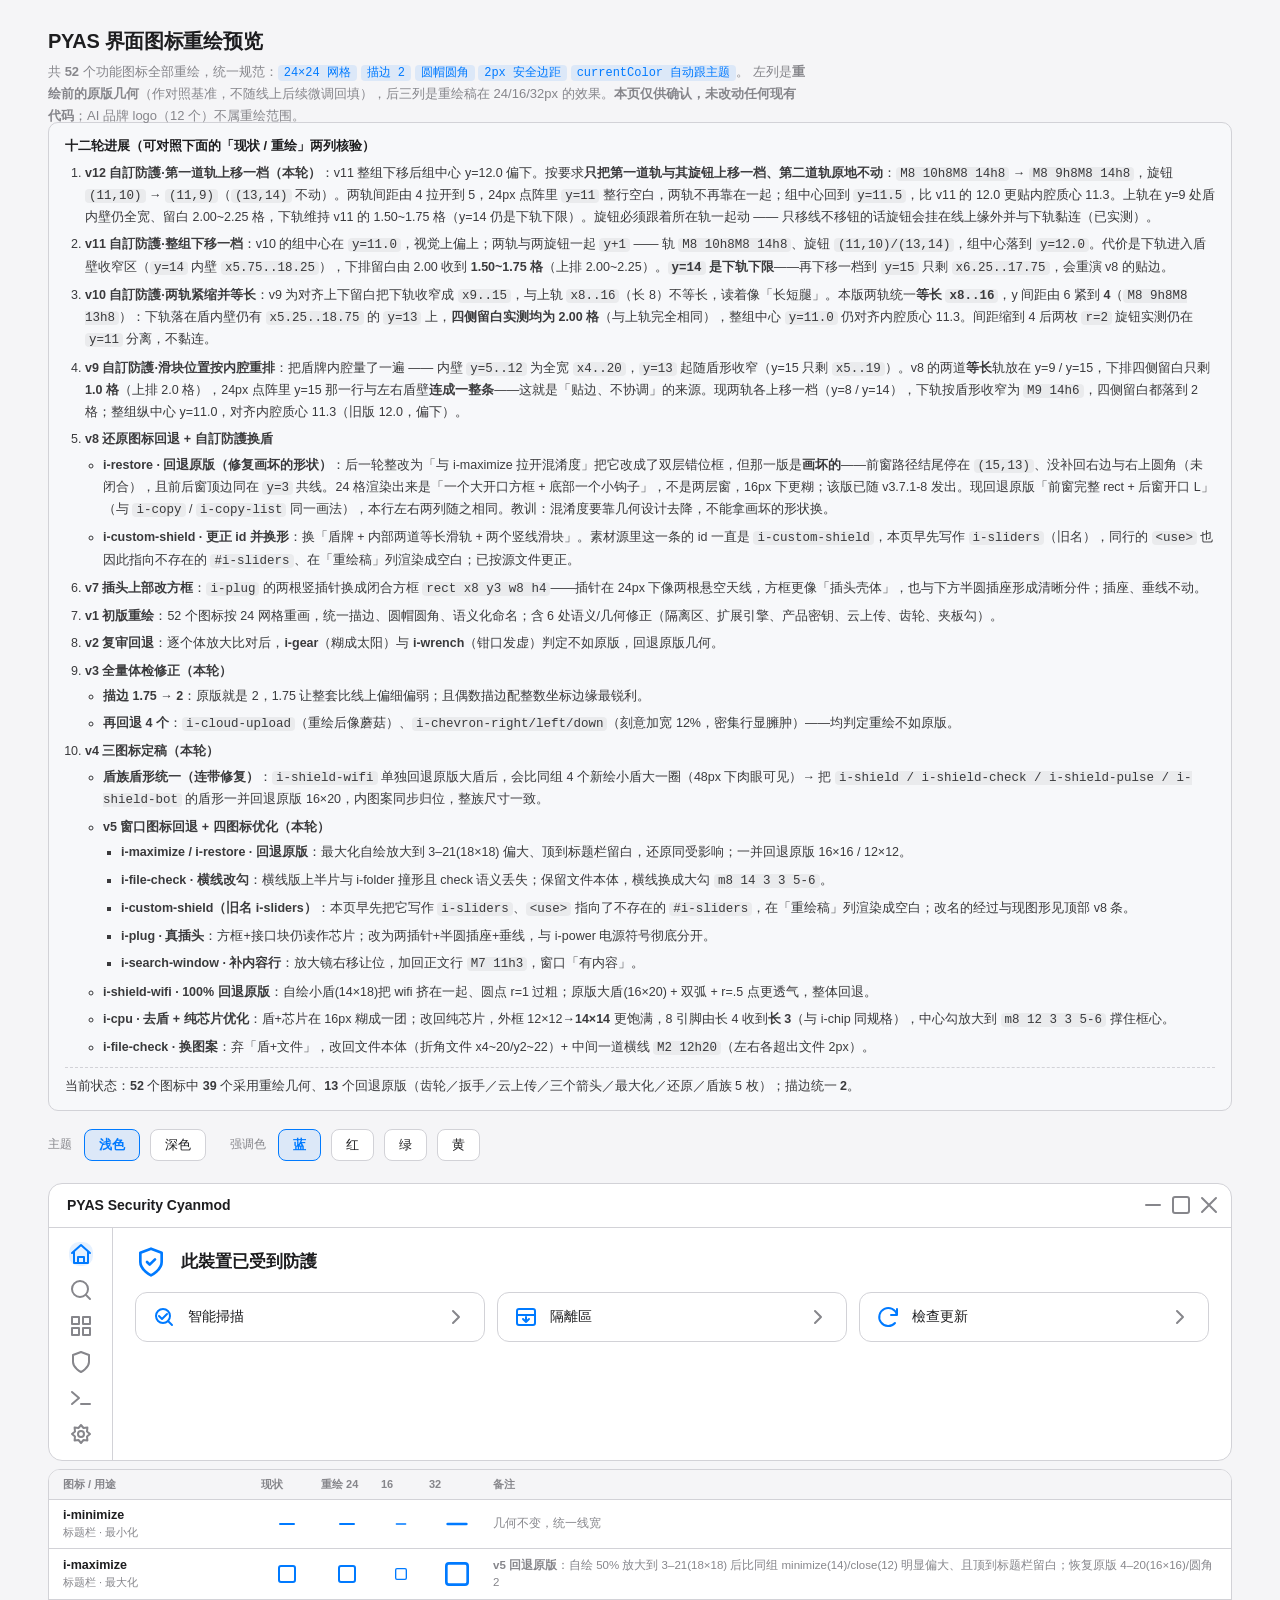
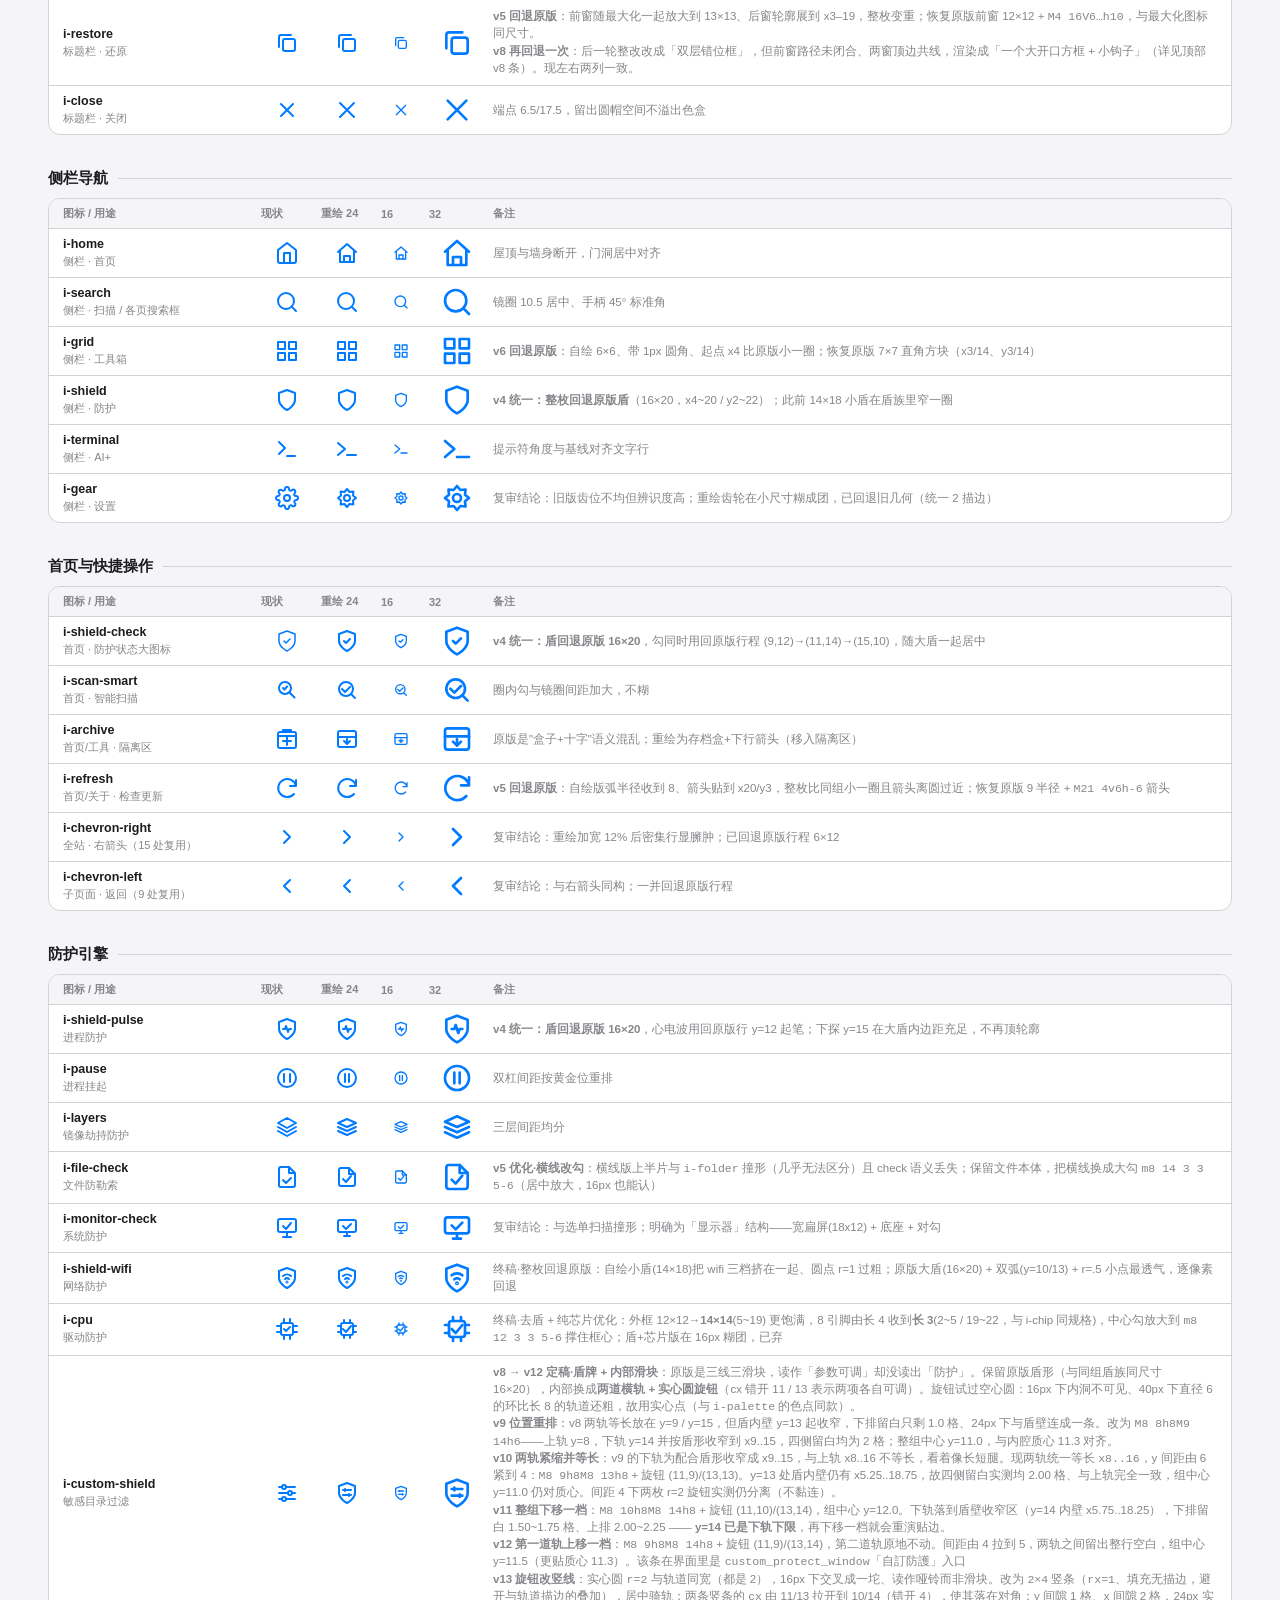
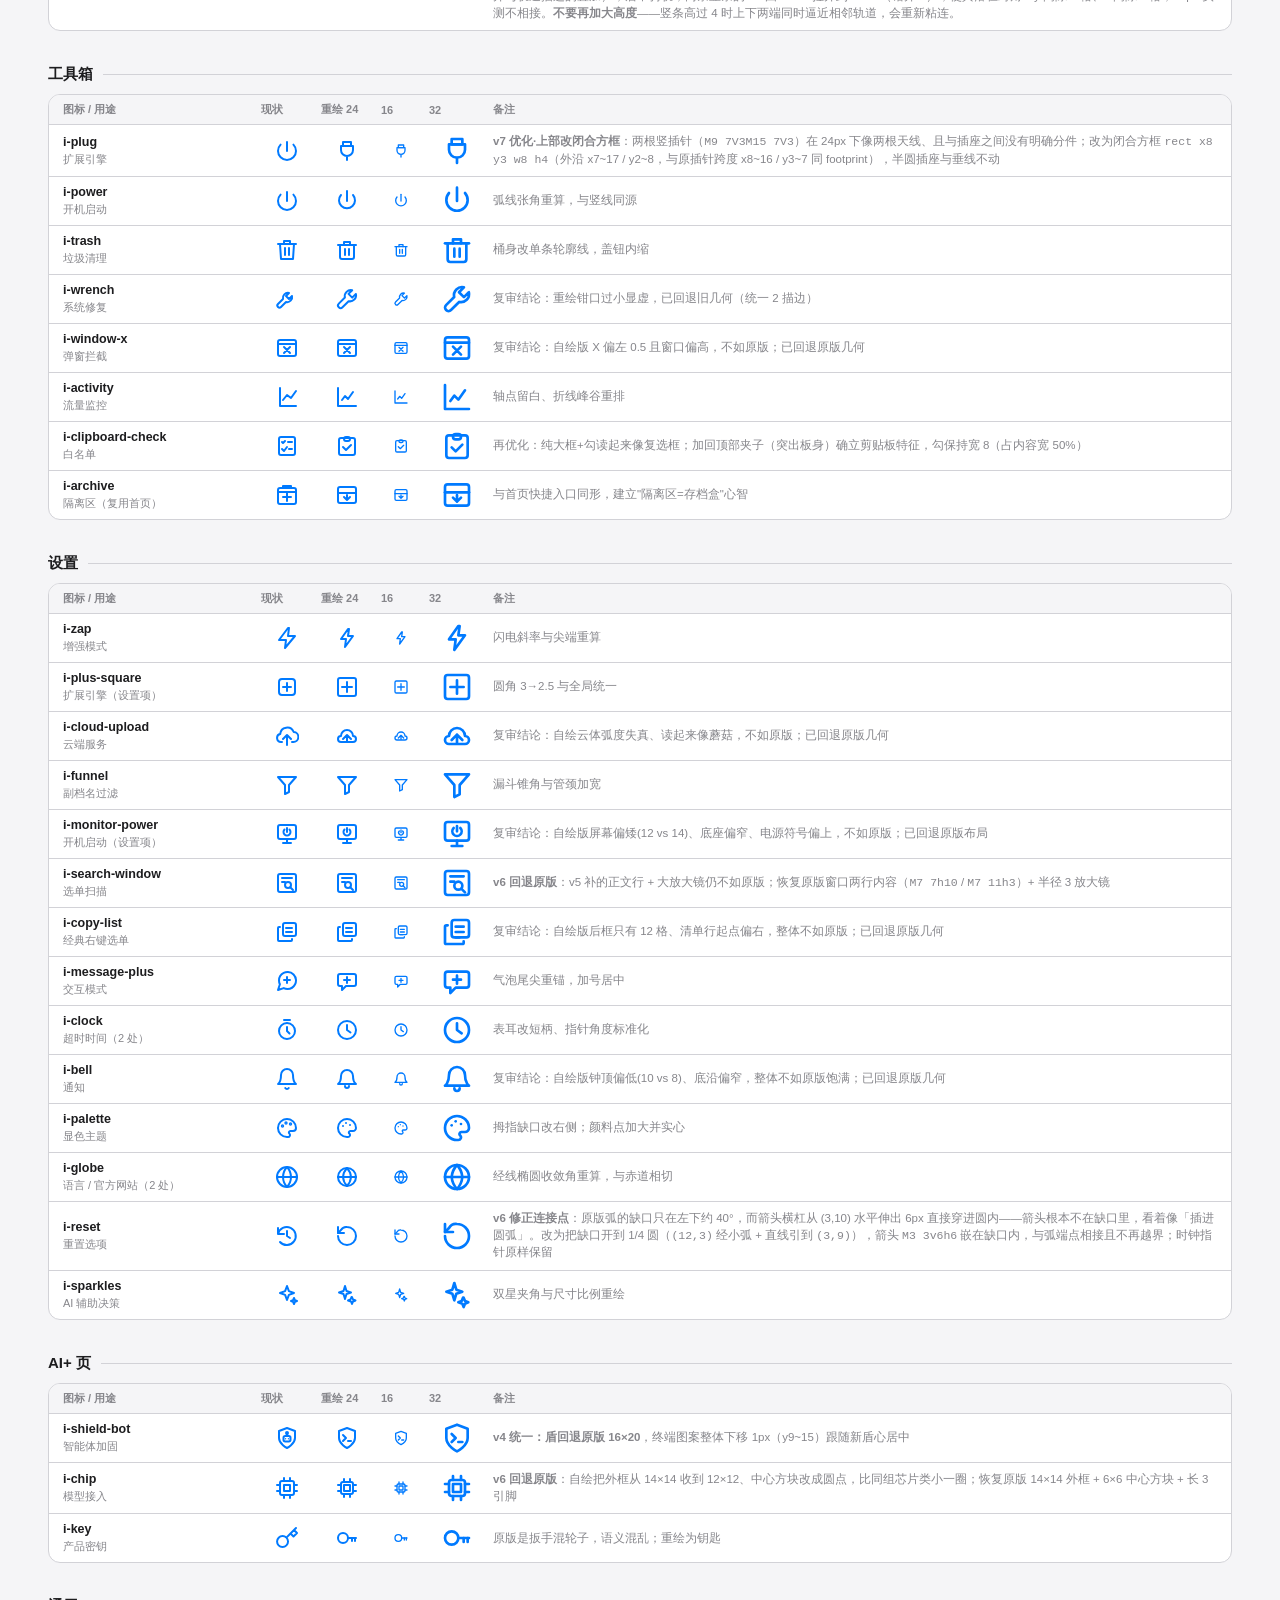
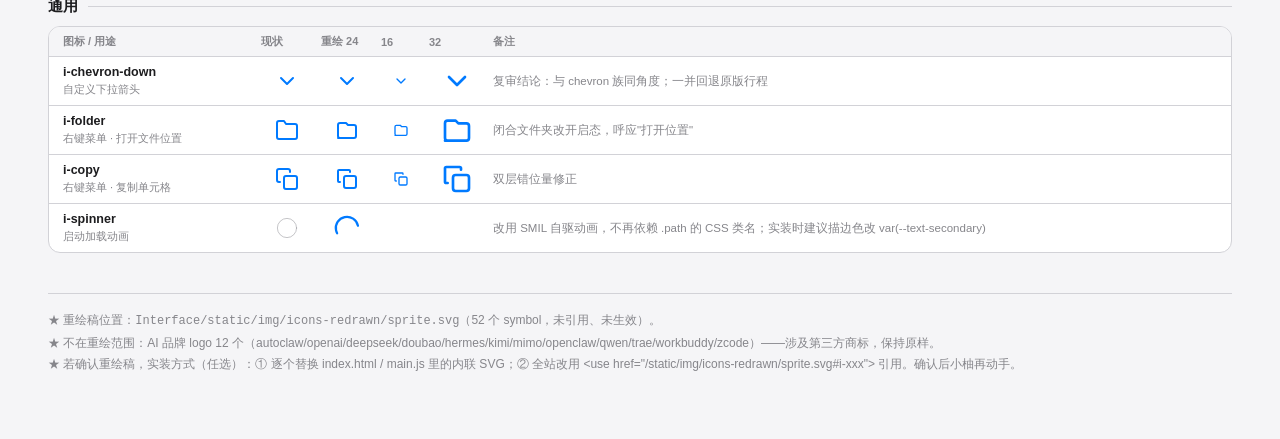
==== commit 769ac4a3: "3.7.1-15: 策略授权失败反馈、安装器退出重试、告警去重与拖动合并 - 提权 helper 经静态启动器拉起并重置 onefile 环境,失败阶段落盘并在策略页显示 - 安装/卸载关闭 PYAS" ====
--- a/Interface/icons-preview.html
+++ b/Interface/icons-preview.html
@@ -163,7 +163,7 @@
        所在軌一起動**(試過只移線不移鈕:旋鈕掛到線上緣外,且與下軌黏連)。空心圓試過,
        16px 內洞不可見、40px 下環相對長 8 的軌道過重,已棄;實心點是本檔既有做法
        (i-palette 色點同款),不改描邊契約。 -->
-  <symbol id="i-custom-shield" viewBox="0 0 24 24" fill="none" stroke="currentColor" stroke-width="var(--icon-stroke, 2)" stroke-linecap="round" stroke-linejoin="round"><path d="M12 22s8-4 8-10V5l-8-3-8 3v7c0 6 8 10 8 10z"/><path d="M8 9h8M8 14h8"/><circle cx="11" cy="9" r="2" fill="currentColor" stroke="none"/><circle cx="13" cy="14" r="2" fill="currentColor" stroke="none"/></symbol>
+  <symbol id="i-custom-shield" viewBox="0 0 24 24" fill="none" stroke="currentColor" stroke-width="var(--icon-stroke, 2)" stroke-linecap="round" stroke-linejoin="round"><path d="M12 22s8-4 8-10V5l-8-3-8 3v7c0 6 8 10 8 10z"/><path d="M8 9h8M8 14h8"/><rect x="9" y="7" width="2" height="4" rx="1" fill="currentColor" stroke="none"/><rect x="13" y="12" width="2" height="4" rx="1" fill="currentColor" stroke="none"/></symbol>
 
   <!-- 工具 -->
   <symbol id="i-plug" viewBox="0 0 24 24" fill="none" stroke="currentColor" stroke-width="var(--icon-stroke, 2)" stroke-linecap="round" stroke-linejoin="round"><rect x="8" y="3" width="8" height="4"/><path d="M6 7h12v4a6 6 0 0 1-6 6 6 6 0 0 1-6-6V7zM12 17v4"/></symbol>
@@ -222,7 +222,7 @@
     <li><b>v8 还原图标回退 + 自訂防護换盾</b>
       <ul>
         <li><b>i-restore · 回退原版（修复画坏的形状）</b>：后一轮整改为「与 i-maximize 拉开混淆度」把它改成了双层错位框，但那一版是<b>画坏的</b>——前窗路径结尾停在 <code>(15,13)</code>、没补回右边与右上圆角（未闭合），且前后窗顶边同在 <code>y=3</code> 共线。24 格渲染出来是「一个大开口方框 + 底部一个小钩子」，不是两层窗，16px 下更糊；该版已随 v3.7.1-8 发出。现回退原版「前窗完整 rect + 后窗开口 L」（与 <code>i-copy</code> / <code>i-copy-list</code> 同一画法），本行左右两列随之相同。教训：混淆度要靠几何设计去降，不能拿画坏的形状换。</li>
-        <li><b>i-custom-shield · 更正 id 并换形</b>：换「盾牌 + 内部两道等长滑轨 + 两个实心圆旋钮」。素材源里这一条的 id 一直是 <code>i-custom-shield</code>，本页早先写作 <code>i-sliders</code>（旧名），同行的 <code>&lt;use&gt;</code> 也因此指向不存在的 <code>#i-sliders</code>、在「重绘稿」列渲染成空白；已按源文件更正。</li>
+        <li><b>i-custom-shield · 更正 id 并换形</b>：换「盾牌 + 内部两道等长滑轨 + 两个竖线滑块」。素材源里这一条的 id 一直是 <code>i-custom-shield</code>，本页早先写作 <code>i-sliders</code>（旧名），同行的 <code>&lt;use&gt;</code> 也因此指向不存在的 <code>#i-sliders</code>、在「重绘稿」列渲染成空白；已按源文件更正。</li>
       </ul>
     </li>
     <li><b>v7 插头上部改方框</b>：<code>i-plug</code> 的两根竖插针换成闭合方框 <code>rect x8 y3 w8 h4</code>——插针在 24px 下像两根悬空天线，方框更像「插头壳体」，也与下方半圆插座形成清晰分件；插座、垂线不动。</li>
@@ -447,7 +447,7 @@
   <div class="row"><div class="meta"><b>i-custom-shield</b><span>敏感目录过滤</span></div>
     <div class="cell cur"><svg viewBox="0 0 24 24" fill="none" stroke="currentColor" stroke-width="var(--icon-stroke, 2)" stroke-linecap="round" stroke-linejoin="round"><path d="M4 6h3m4 0h9M4 12h9m4 0h3M4 18h3m4 0h9"/><circle cx="9" cy="6" r="2"/><circle cx="15" cy="12" r="2"/><circle cx="9" cy="18" r="2"/></svg></div>
     <div class="cell new"><svg class="ic"><use href="#i-custom-shield"/></svg></div><div class="cell new"><svg class="ic16"><use href="#i-custom-shield"/></svg></div><div class="cell new"><svg class="ic32"><use href="#i-custom-shield"/></svg></div>
-    <div class="note"><b>v8 → v12 定稿·盾牌 + 内部滑块</b>：原版是三线三滑块，读作「参数可调」却没读出「防护」。保留原版盾形（与同组盾族同尺寸 16×20），内部换成<b>两道横轨 + 实心圆旋钮</b>（cx 错开 11 / 13 表示两项各自可调）。旋钮试过空心圆：16px 下内洞不可见、40px 下直径 6 的环比长 8 的轨道还粗，故用实心点（与 <code>i-palette</code> 的色点同款）。<br><b>v9 位置重排</b>：v8 两轨等长放在 y=9 / y=15，但盾内壁 y=13 起收窄，下排留白只剩 1.0 格、24px 下与盾壁连成一条。改为 <code>M8 8h8M9 14h6</code>——上轨 y=8，下轨 y=14 并按盾形收窄到 x9..15，四侧留白均为 2 格；整组中心 y=11.0，与内腔质心 11.3 对齐。<br><b>v10 两轨紧缩并等长</b>：v9 的下轨为配合盾形收窄成 x9..15，与上轨 x8..16 不等长，看着像长短腿。现两轨统一等长 <code>x8..16</code>，y 间距由 6 紧到 4：<code>M8 9h8M8 13h8</code> + 旋钮 (11,9)/(13,13)。y=13 处盾内壁仍有 x5.25..18.75，故四侧留白实测均 2.00 格、与上轨完全一致，组中心 y=11.0 仍对质心。间距 4 下两枚 r=2 旋钮实测仍分离（不黏连）。<br><b>v11 整组下移一档</b>：<code>M8 10h8M8 14h8</code> + 旋钮 (11,10)/(13,14)，组中心 y=12.0。下轨落到盾壁收窄区（y=14 内壁 x5.75..18.25），下排留白 1.50~1.75 格、上排 2.00~2.25 —— <b>y=14 已是下轨下限</b>，再下移一档就会重演贴边。<br><b>v12 第一道轨上移一档</b>：<code>M8 9h8M8 14h8</code> + 旋钮 (11,9)/(13,14)，第二道轨原地不动。间距由 4 拉到 5，两轨之间留出整行空白，组中心 y=11.5（更贴质心 11.3）。该条在界面里是 <code>custom_protect_window</code>「自訂防護」入口</div></div>
+    <div class="note"><b>v8 → v12 定稿·盾牌 + 内部滑块</b>：原版是三线三滑块，读作「参数可调」却没读出「防护」。保留原版盾形（与同组盾族同尺寸 16×20），内部换成<b>两道横轨 + 实心圆旋钮</b>（cx 错开 11 / 13 表示两项各自可调）。旋钮试过空心圆：16px 下内洞不可见、40px 下直径 6 的环比长 8 的轨道还粗，故用实心点（与 <code>i-palette</code> 的色点同款）。<br><b>v9 位置重排</b>：v8 两轨等长放在 y=9 / y=15，但盾内壁 y=13 起收窄，下排留白只剩 1.0 格、24px 下与盾壁连成一条。改为 <code>M8 8h8M9 14h6</code>——上轨 y=8，下轨 y=14 并按盾形收窄到 x9..15，四侧留白均为 2 格；整组中心 y=11.0，与内腔质心 11.3 对齐。<br><b>v10 两轨紧缩并等长</b>：v9 的下轨为配合盾形收窄成 x9..15，与上轨 x8..16 不等长，看着像长短腿。现两轨统一等长 <code>x8..16</code>，y 间距由 6 紧到 4：<code>M8 9h8M8 13h8</code> + 旋钮 (11,9)/(13,13)。y=13 处盾内壁仍有 x5.25..18.75，故四侧留白实测均 2.00 格、与上轨完全一致，组中心 y=11.0 仍对质心。间距 4 下两枚 r=2 旋钮实测仍分离（不黏连）。<br><b>v11 整组下移一档</b>：<code>M8 10h8M8 14h8</code> + 旋钮 (11,10)/(13,14)，组中心 y=12.0。下轨落到盾壁收窄区（y=14 内壁 x5.75..18.25），下排留白 1.50~1.75 格、上排 2.00~2.25 —— <b>y=14 已是下轨下限</b>，再下移一档就会重演贴边。<br><b>v12 第一道轨上移一档</b>：<code>M8 9h8M8 14h8</code> + 旋钮 (11,9)/(13,14)，第二道轨原地不动。间距由 4 拉到 5，两轨之间留出整行空白，组中心 y=11.5（更贴质心 11.3）。该条在界面里是 <code>custom_protect_window</code>「自訂防護」入口<br><b>v13 旋钮改竖线</b>：实心圆 <code>r=2</code> 与轨道同宽（都是 2），16px 下交叉成一坨、读作哑铃而非滑块。改为 <code>2×4</code> 竖条（<code>rx=1</code>、填充无描边，避开与轨道描边的叠加），居中骑轨；两条竖条的 <code>cx</code> 由 11/13 拉开到 10/14（错开 4），使其落在对角：y 间隙 1 格、x 间隙 2 格，24px 实测不相接。<b>不要再加大高度</b>——竖条高过 4 时上下两端同时逼近相邻轨道，会重新粘连。</div></div>
 </div>
 
 <h2 class="grp">工具箱</h2>
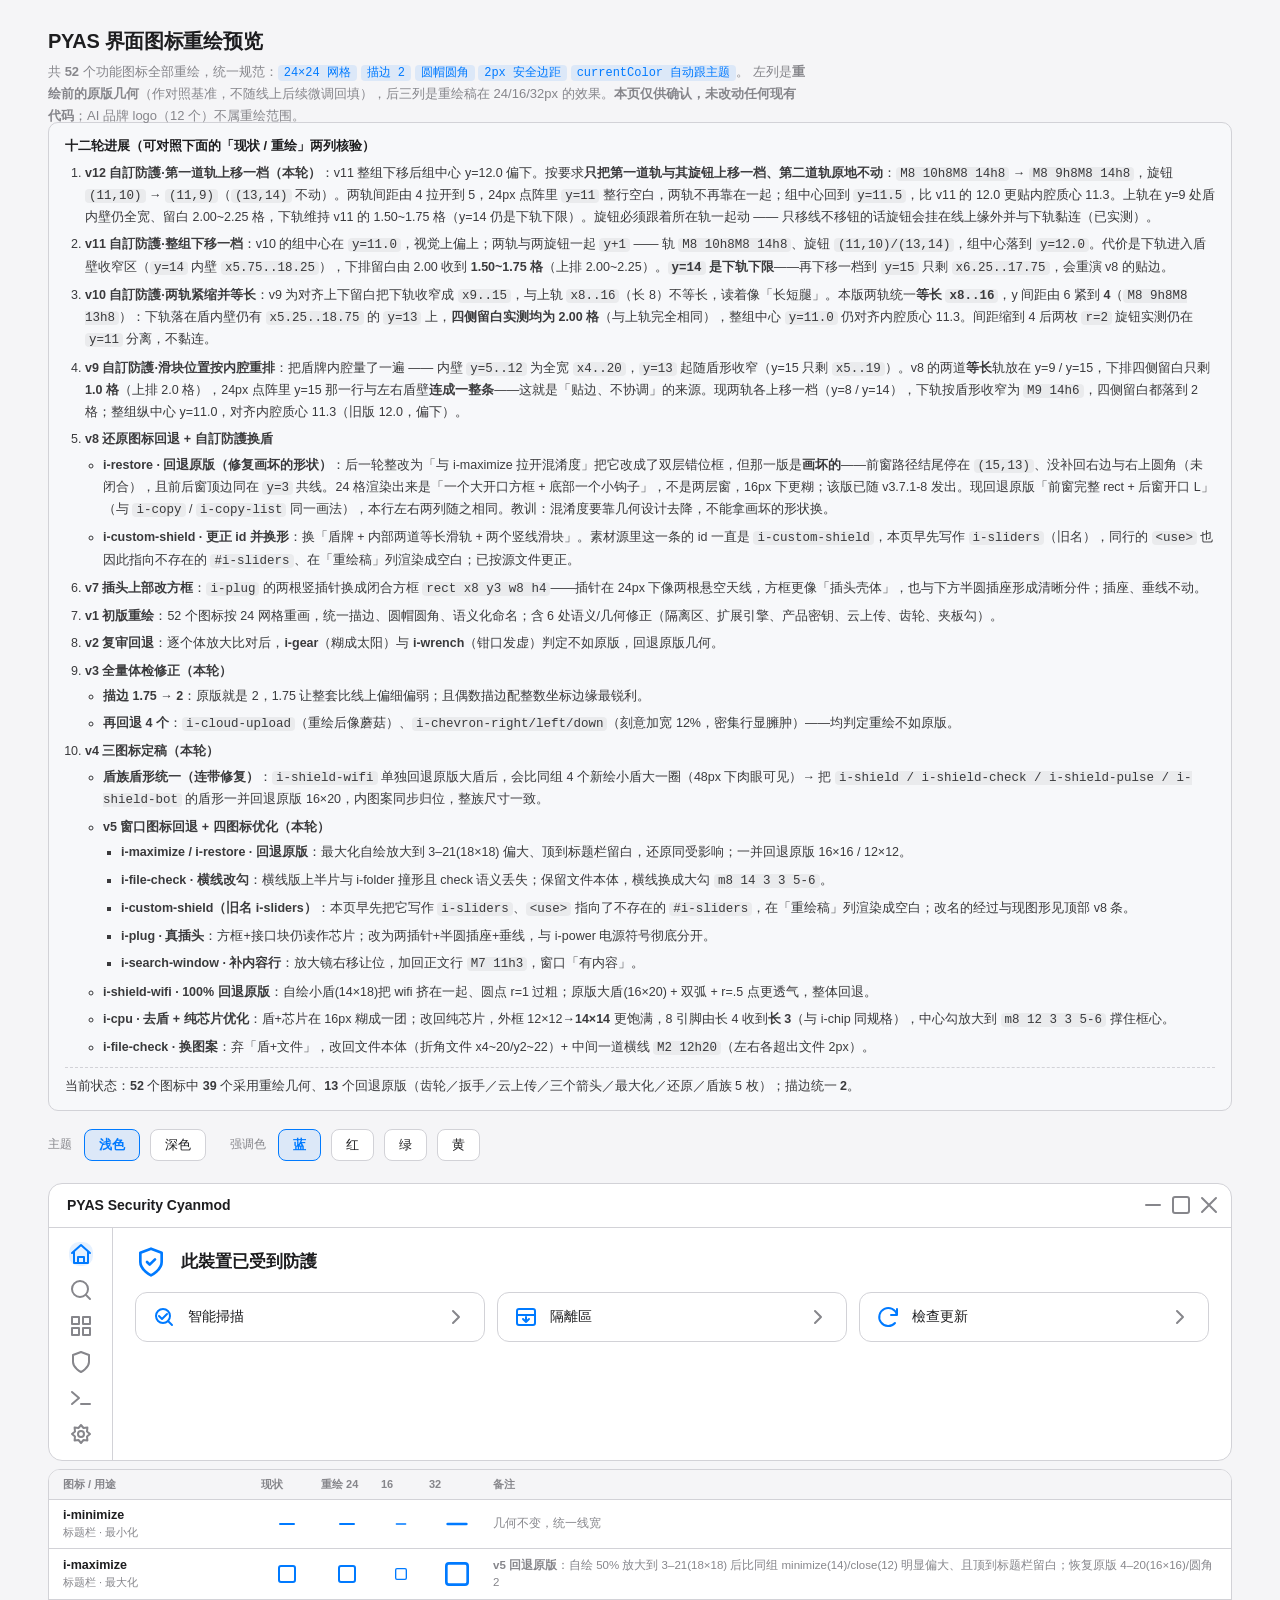
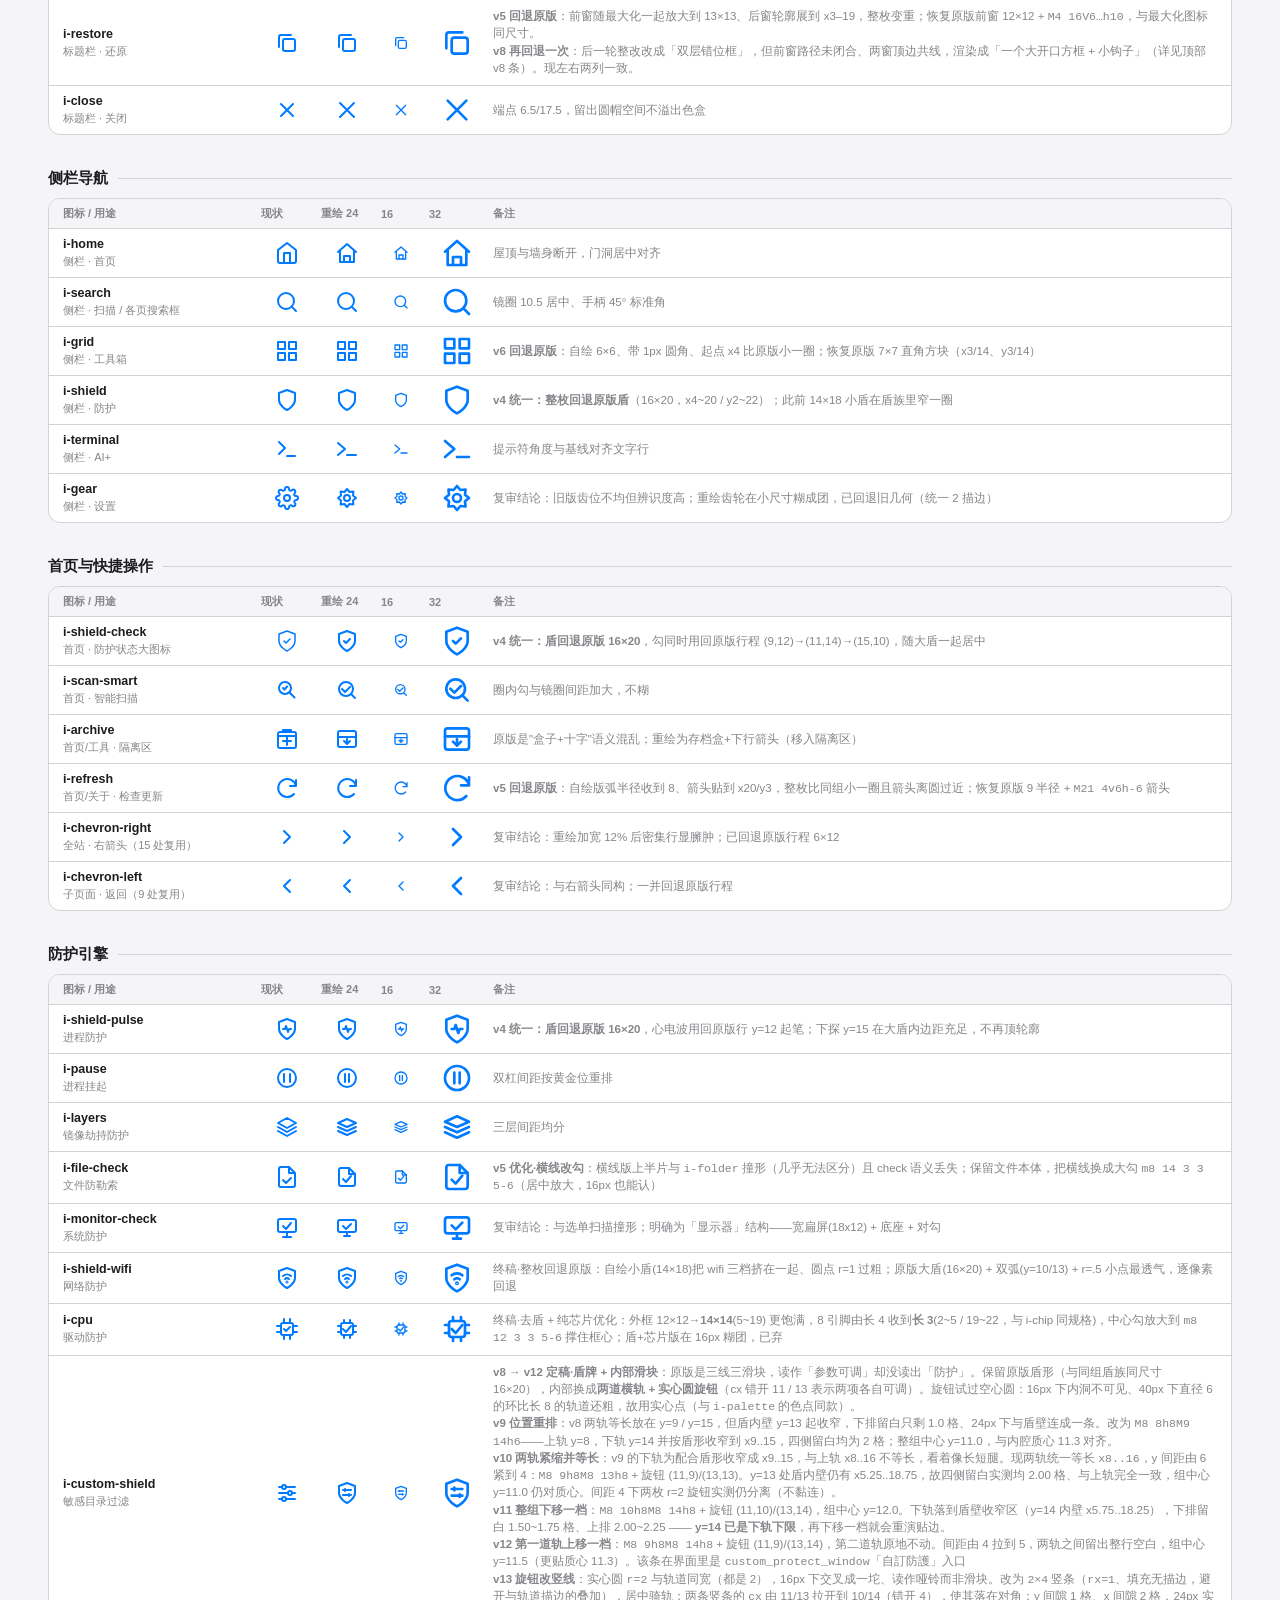
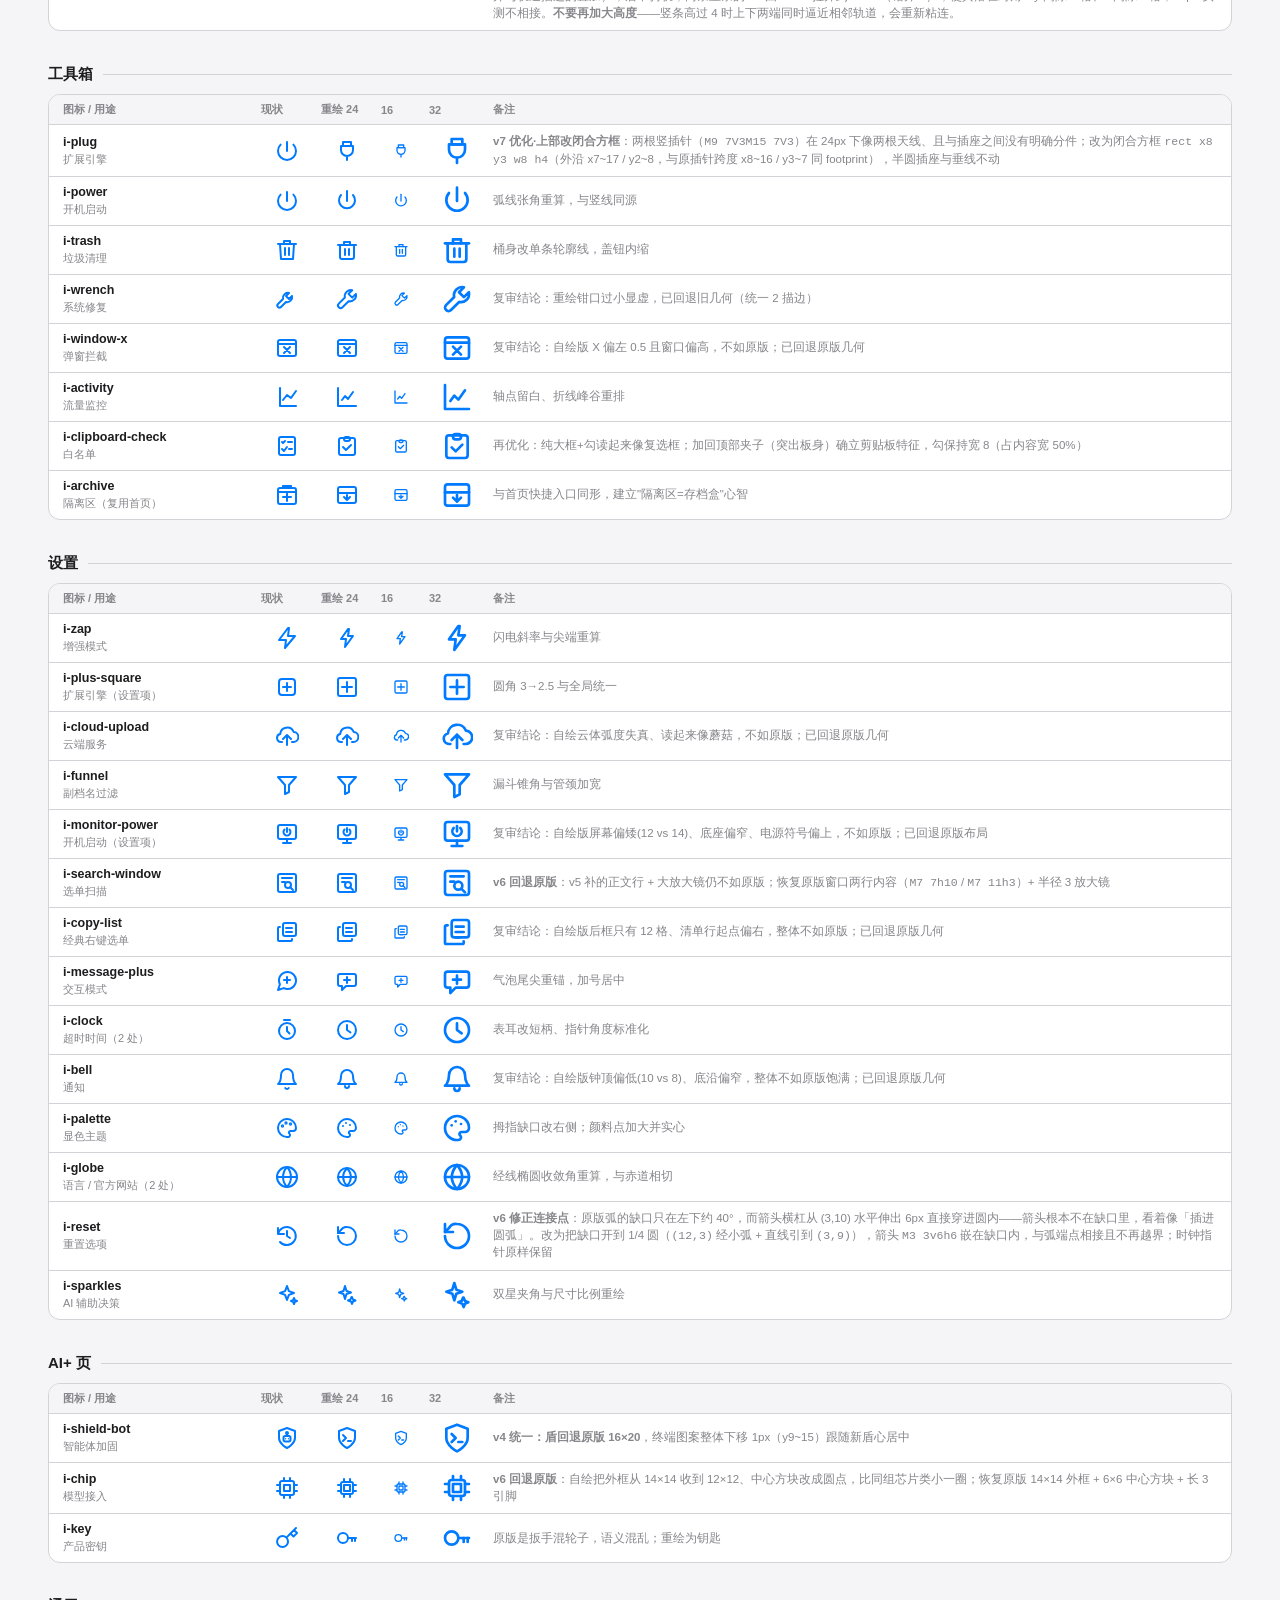
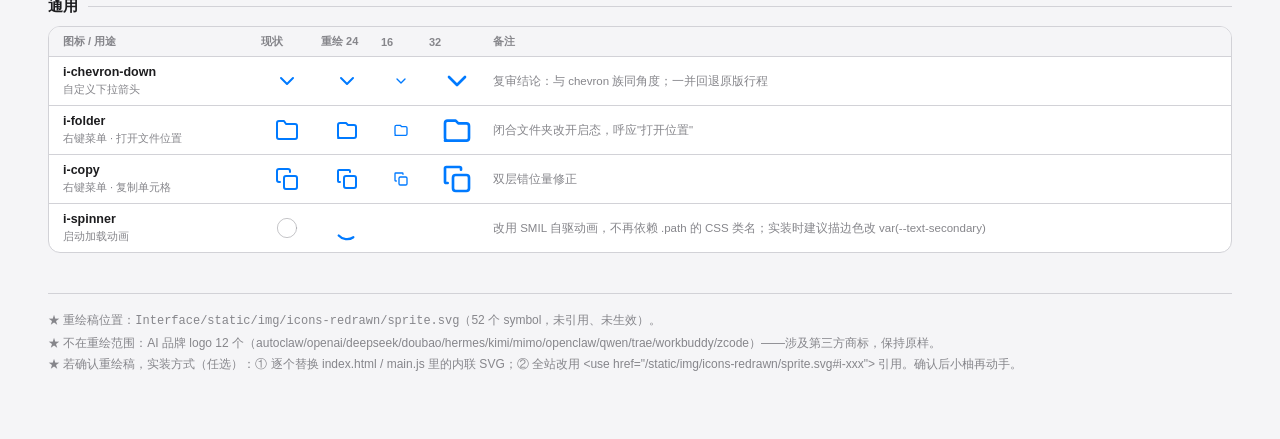
==== commit 4cc96507: "3.7.1-16: 白名单去重、云端图标回退、更新检查多渠道与多校验 - 白名单按路径去重,默认项(time=0)不再与既有条目并存 - 云端服务图标回退为原版几何 - 检查更新补 WinHTTP 代" ====
--- a/Interface/icons-preview.html
+++ b/Interface/icons-preview.html
@@ -178,7 +178,7 @@
   <!-- 设置 · 引擎 -->
   <symbol id="i-zap" viewBox="0 0 24 24" fill="none" stroke="currentColor" stroke-width="var(--icon-stroke, 2)" stroke-linecap="round" stroke-linejoin="round"><path d="M13 3 6 13h5l-1 8 8-11h-5l1-7Z"/></symbol>
   <symbol id="i-plus-square" viewBox="0 0 24 24" fill="none" stroke="currentColor" stroke-width="var(--icon-stroke, 2)" stroke-linecap="round" stroke-linejoin="round"><rect x="3" y="3" width="18" height="18" rx="2"/><path d="M12 7v10M7 12h10"/></symbol>
-  <symbol id="i-cloud-upload" viewBox="0 0 24 24" fill="none" stroke="currentColor" stroke-width="var(--icon-stroke, 2)" stroke-linecap="round" stroke-linejoin="round"><path d="M6 18a3 3 0 0 1 0-6 6 6 0 0 1 12 0 3 3 0 0 1 0 6Z"/><path d="M12 17v-6m-4 4 4-4 4 4"/></symbol>
+  <symbol id="i-cloud-upload" viewBox="0 0 24 24" fill="none" stroke="currentColor" stroke-width="var(--icon-stroke, 2)" stroke-linecap="round" stroke-linejoin="round"><path d="M7 18H6a4 4 0 0 1-.8-7.9A7 7 0 0 1 18.7 8a5 5 0 0 1-.7 10h-1m-5 3V11m-4 4 4-4 4 4"/></symbol>
   <symbol id="i-funnel" viewBox="0 0 24 24" fill="none" stroke="currentColor" stroke-width="var(--icon-stroke, 2)" stroke-linecap="round" stroke-linejoin="round"><path d="M3 4h18l-7 8v7l-4 2v-9L3 4Z"/></symbol>
 
   <!-- 设置 · 交互 -->
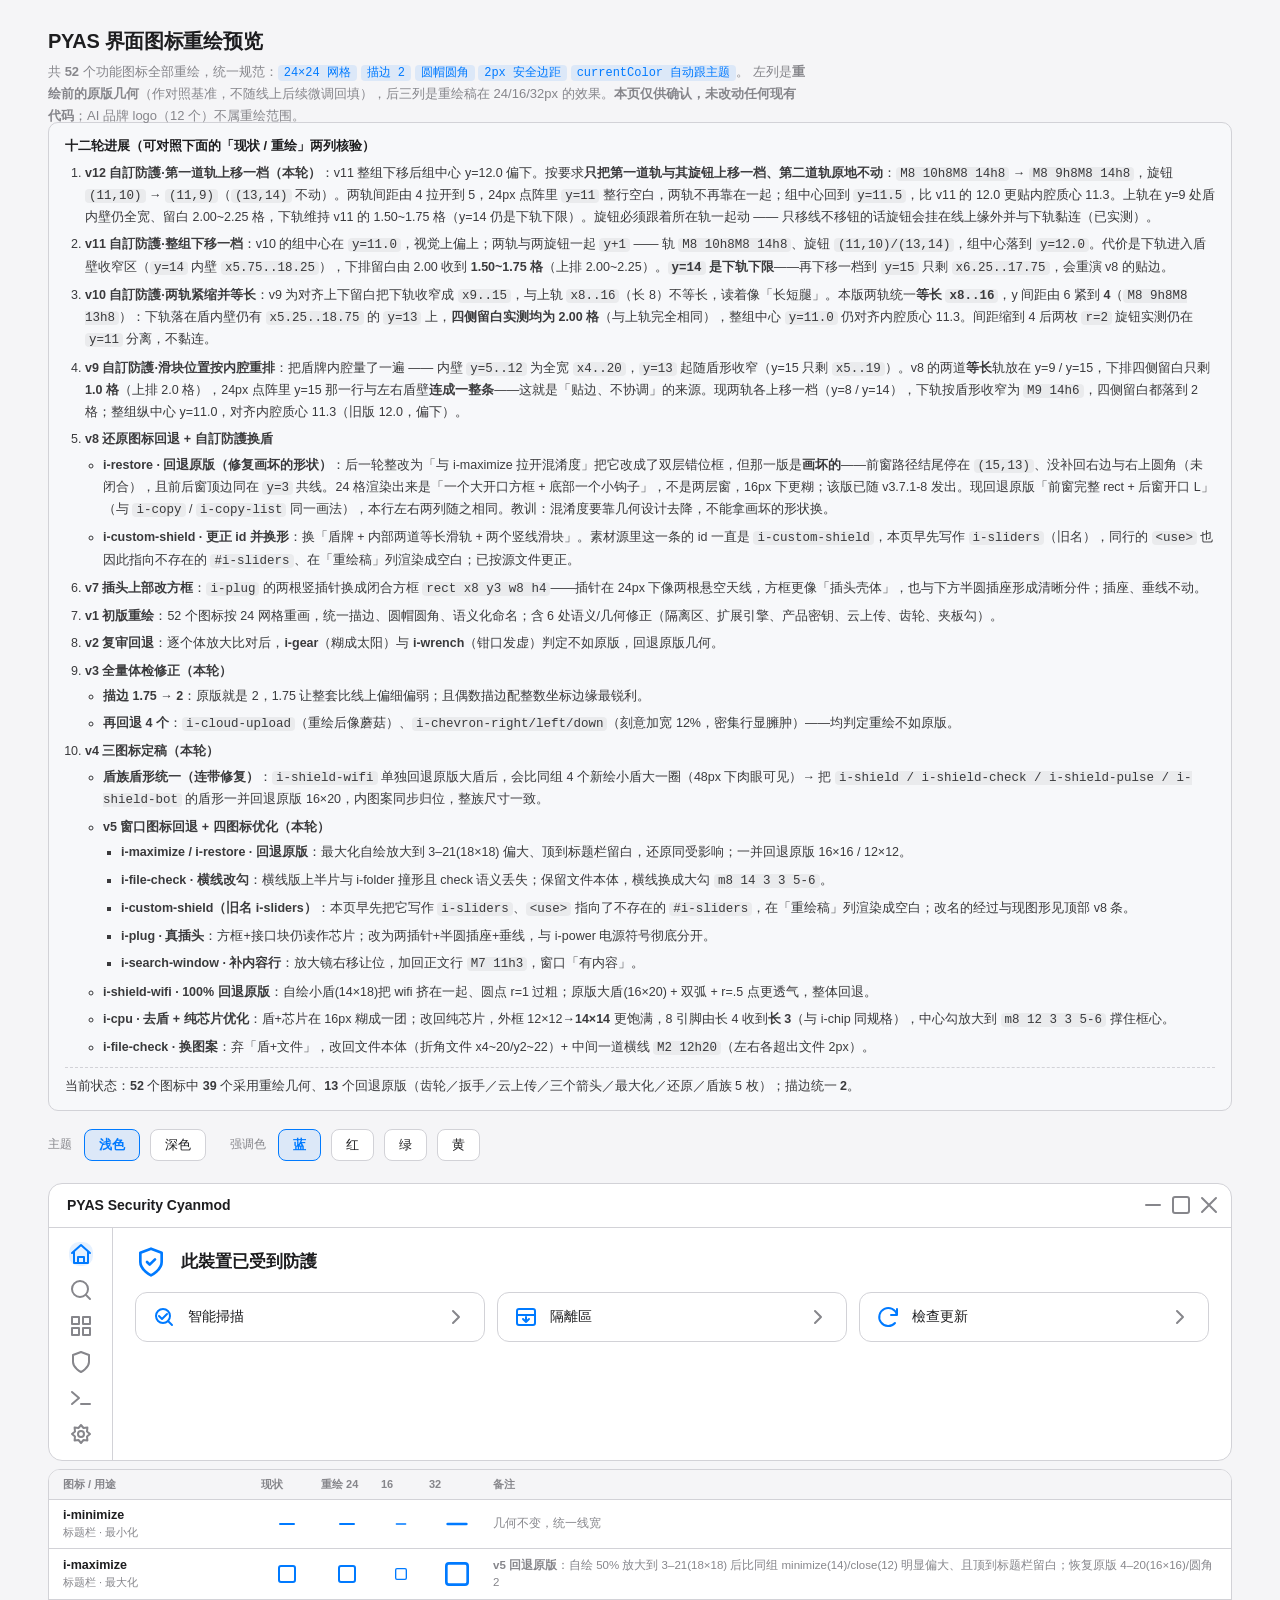
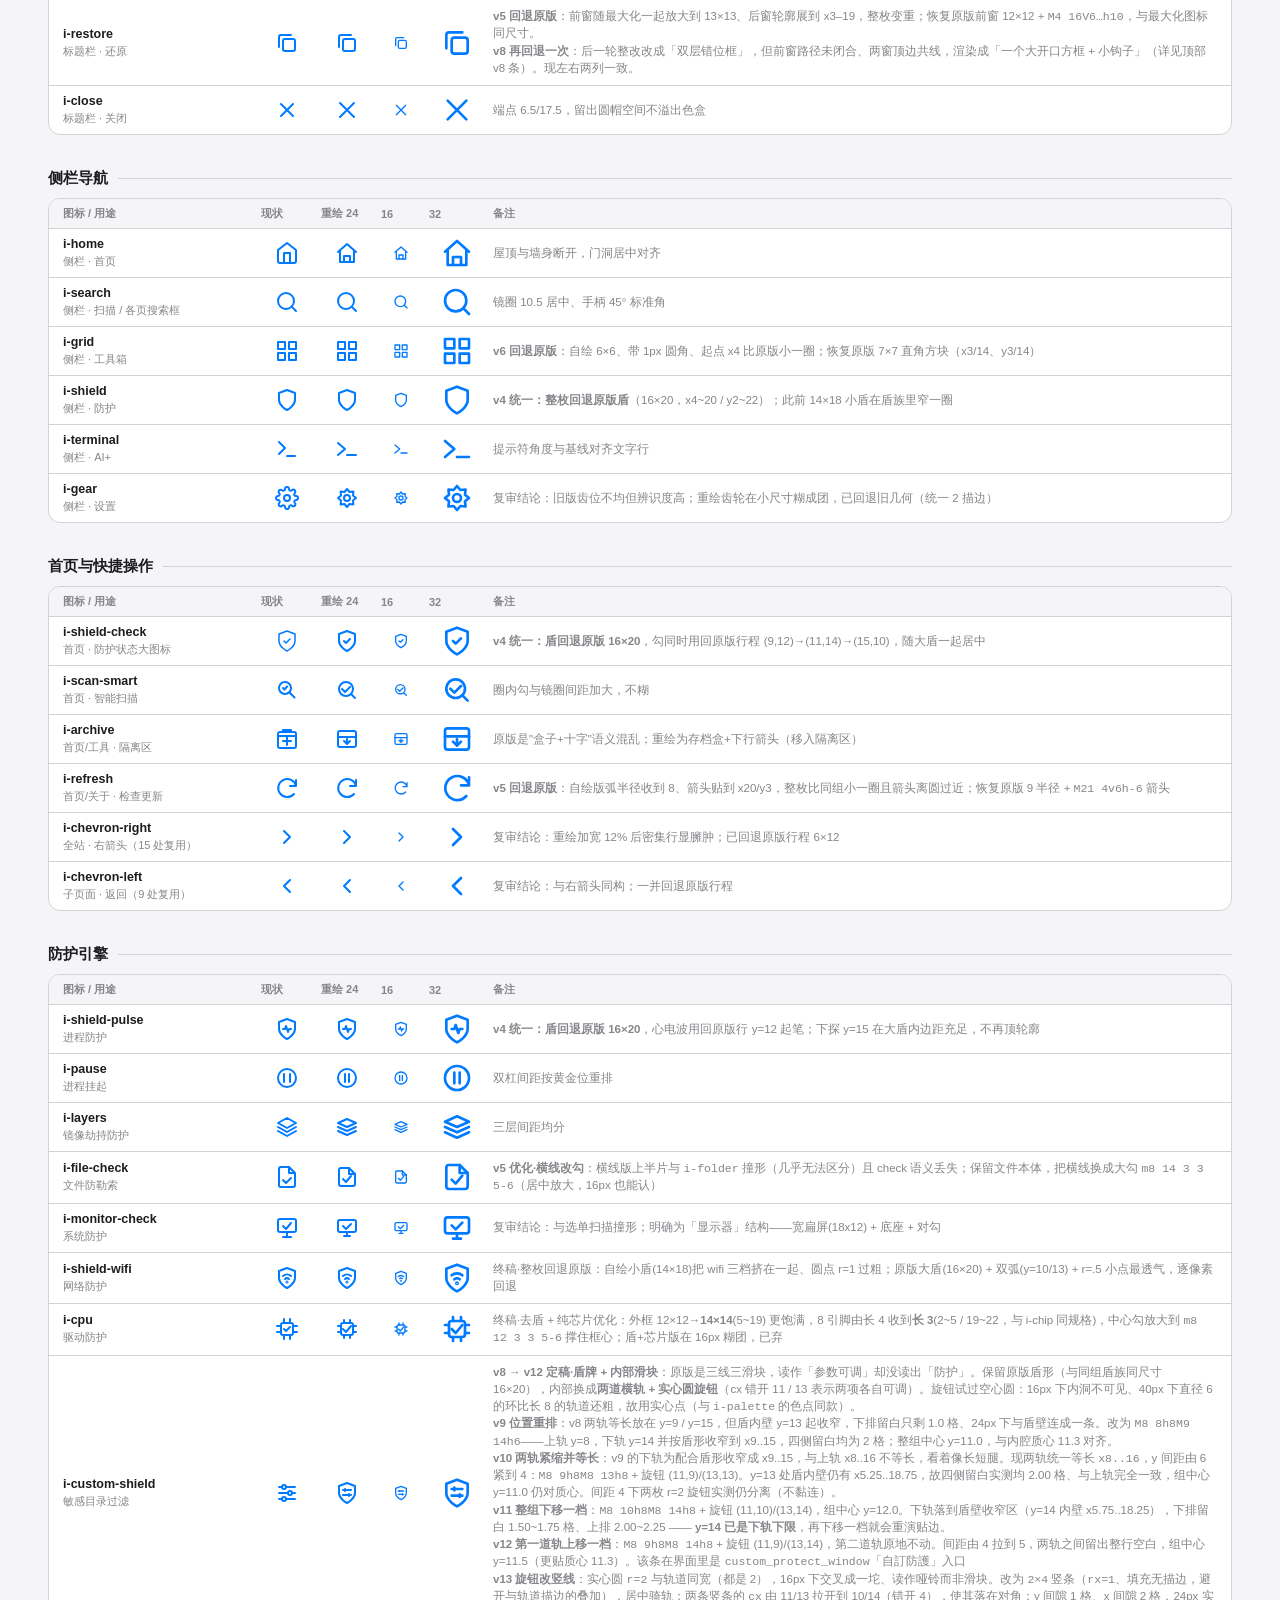
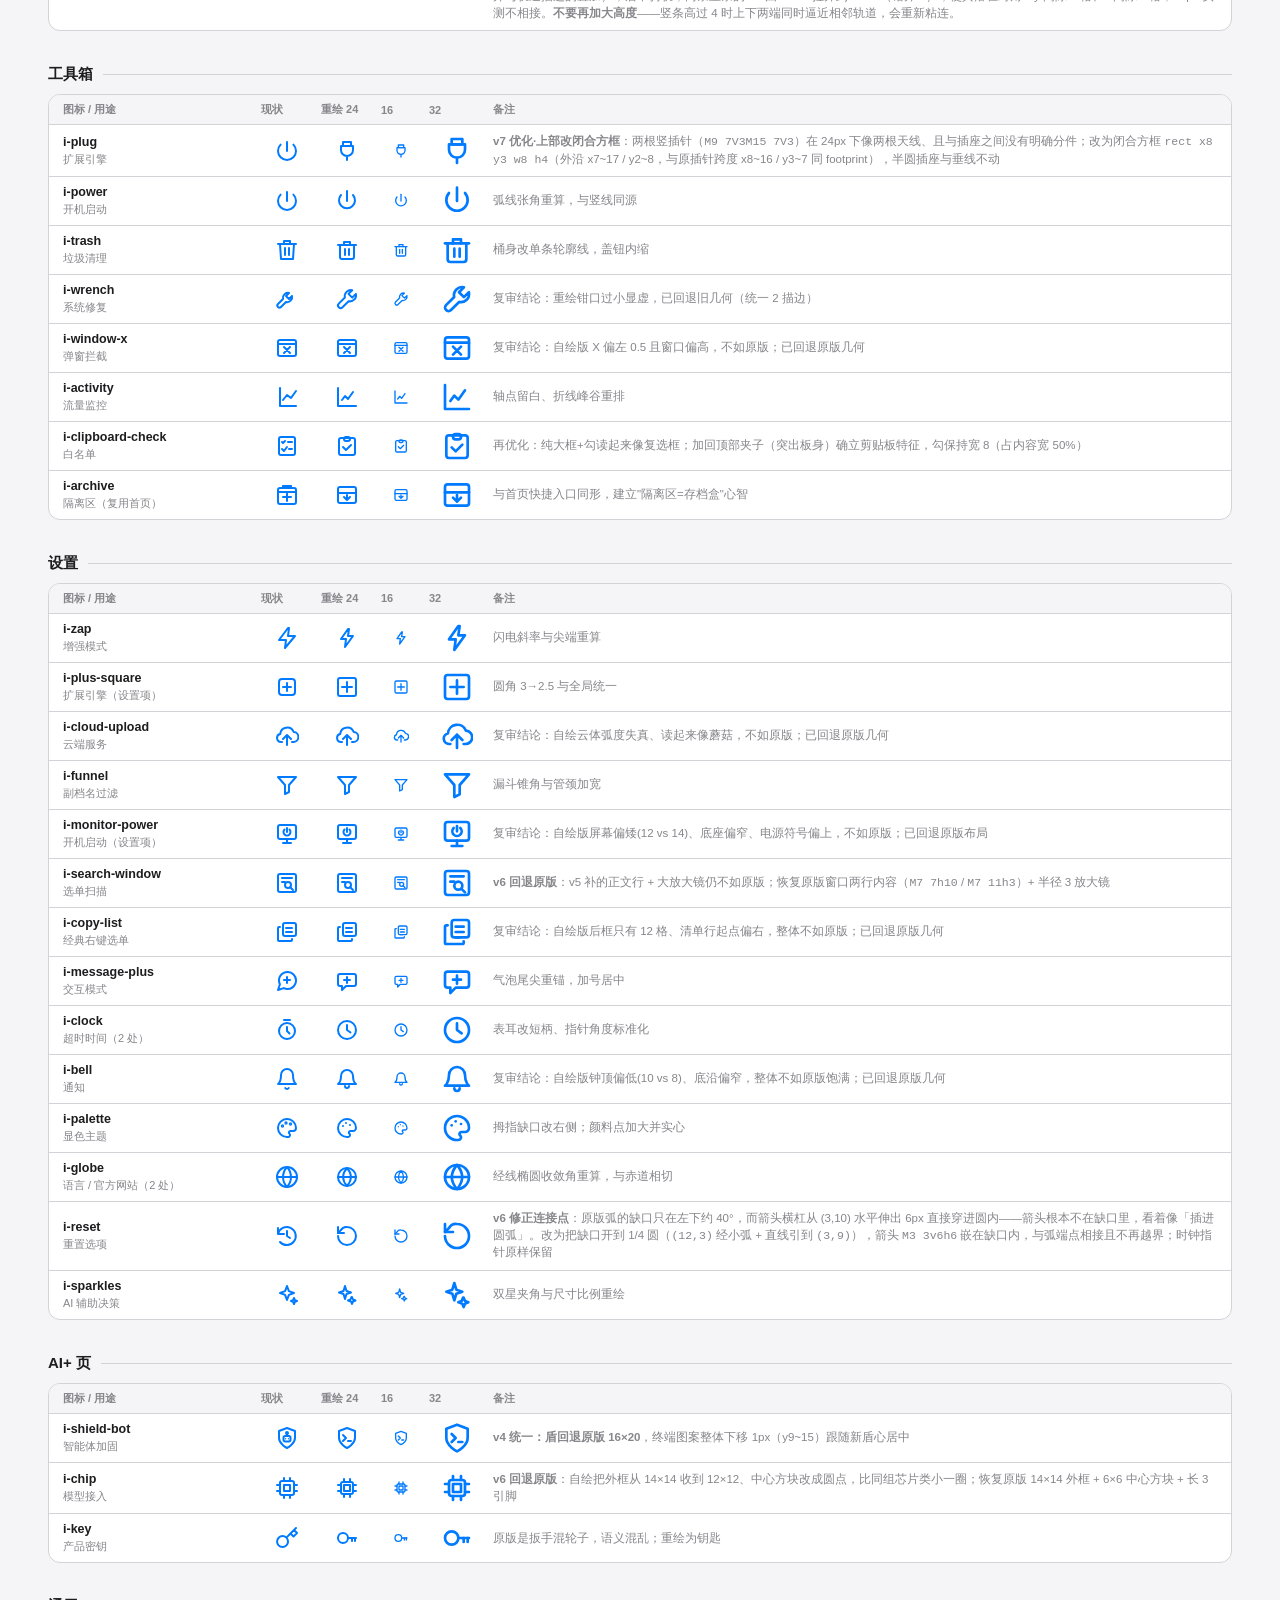
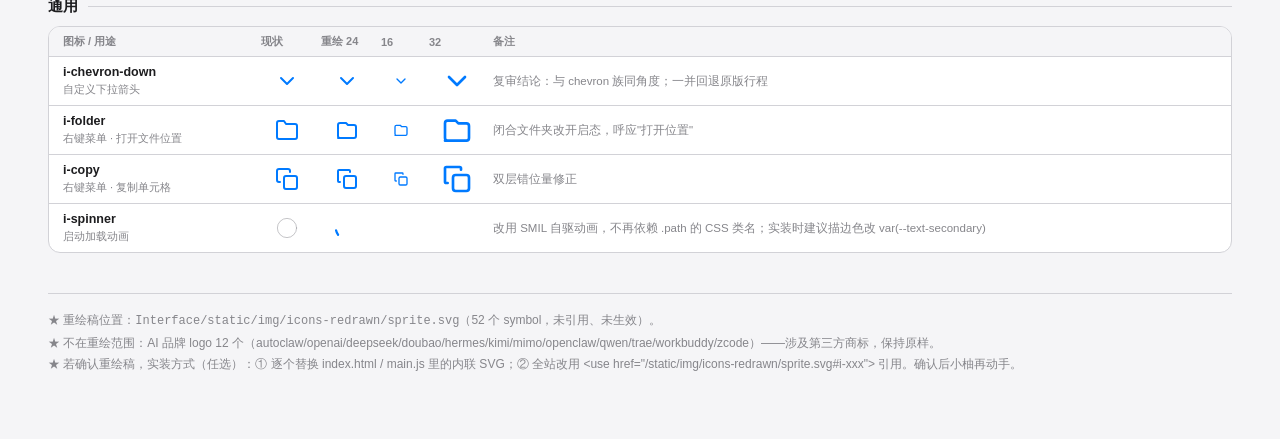
==== commit 7ecb7fbe: "全量测试收尾:i18n 波及的 14 个测试桩补 _loc、图标断言按实际集合更新(chevron-left/53 symbol)、sprite 源文件补 chevron-up 并同步 threat." ====
--- a/Interface/icons-preview.html
+++ b/Interface/icons-preview.html
@@ -200,6 +200,7 @@
 
   <!-- 通用 -->
   <symbol id="i-chevron-down" viewBox="0 0 24 24" fill="none" stroke="currentColor" stroke-width="var(--icon-stroke, 2)" stroke-linecap="round" stroke-linejoin="round"><polyline points="6 9 12 15 18 9"></polyline></symbol>
+  <symbol id="i-chevron-up" viewBox="0 0 24 24" fill="none" stroke="currentColor" stroke-width="var(--icon-stroke, 2)" stroke-linecap="round" stroke-linejoin="round"><polyline points="6 15 12 9 18 15"></polyline></symbol>
   <symbol id="i-folder" viewBox="0 0 24 24" fill="none" stroke="currentColor" stroke-width="var(--icon-stroke, 2)" stroke-linecap="round" stroke-linejoin="round"><path d="M3 20h16a2 2 0 0 0 2-2V9a2 2 0 0 0-2-2h-6l-2-2H5a2 2 0 0 0-2 2v11a2 2 0 0 0 2 2Z"/></symbol>
   <symbol id="i-copy" viewBox="0 0 24 24" fill="none" stroke="currentColor" stroke-width="var(--icon-stroke, 2)" stroke-linecap="round" stroke-linejoin="round"><rect x="9" y="9" width="12" height="12" rx="2"/><path d="M5 15H4a1 1 0 0 1-1-1V4a1 1 0 0 1 1-1h10a1 1 0 0 1 1 1v1"/></symbol>
   <symbol id="i-spinner" viewBox="0 0 50 50"><circle cx="25" cy="25" r="20" fill="none" stroke="currentColor" stroke-width="4" stroke-linecap="round"><animate attributeName="stroke-dasharray" values="1,150;90,150;90,150" dur="1.5s" repeatCount="indefinite"/><animate attributeName="stroke-dashoffset" values="0;-35;-124" dur="1.5s" repeatCount="indefinite"/><animateTransform attributeName="transform" type="rotate" values="0 25 25;360 25 25" dur="2s" repeatCount="indefinite"/></circle></symbol>
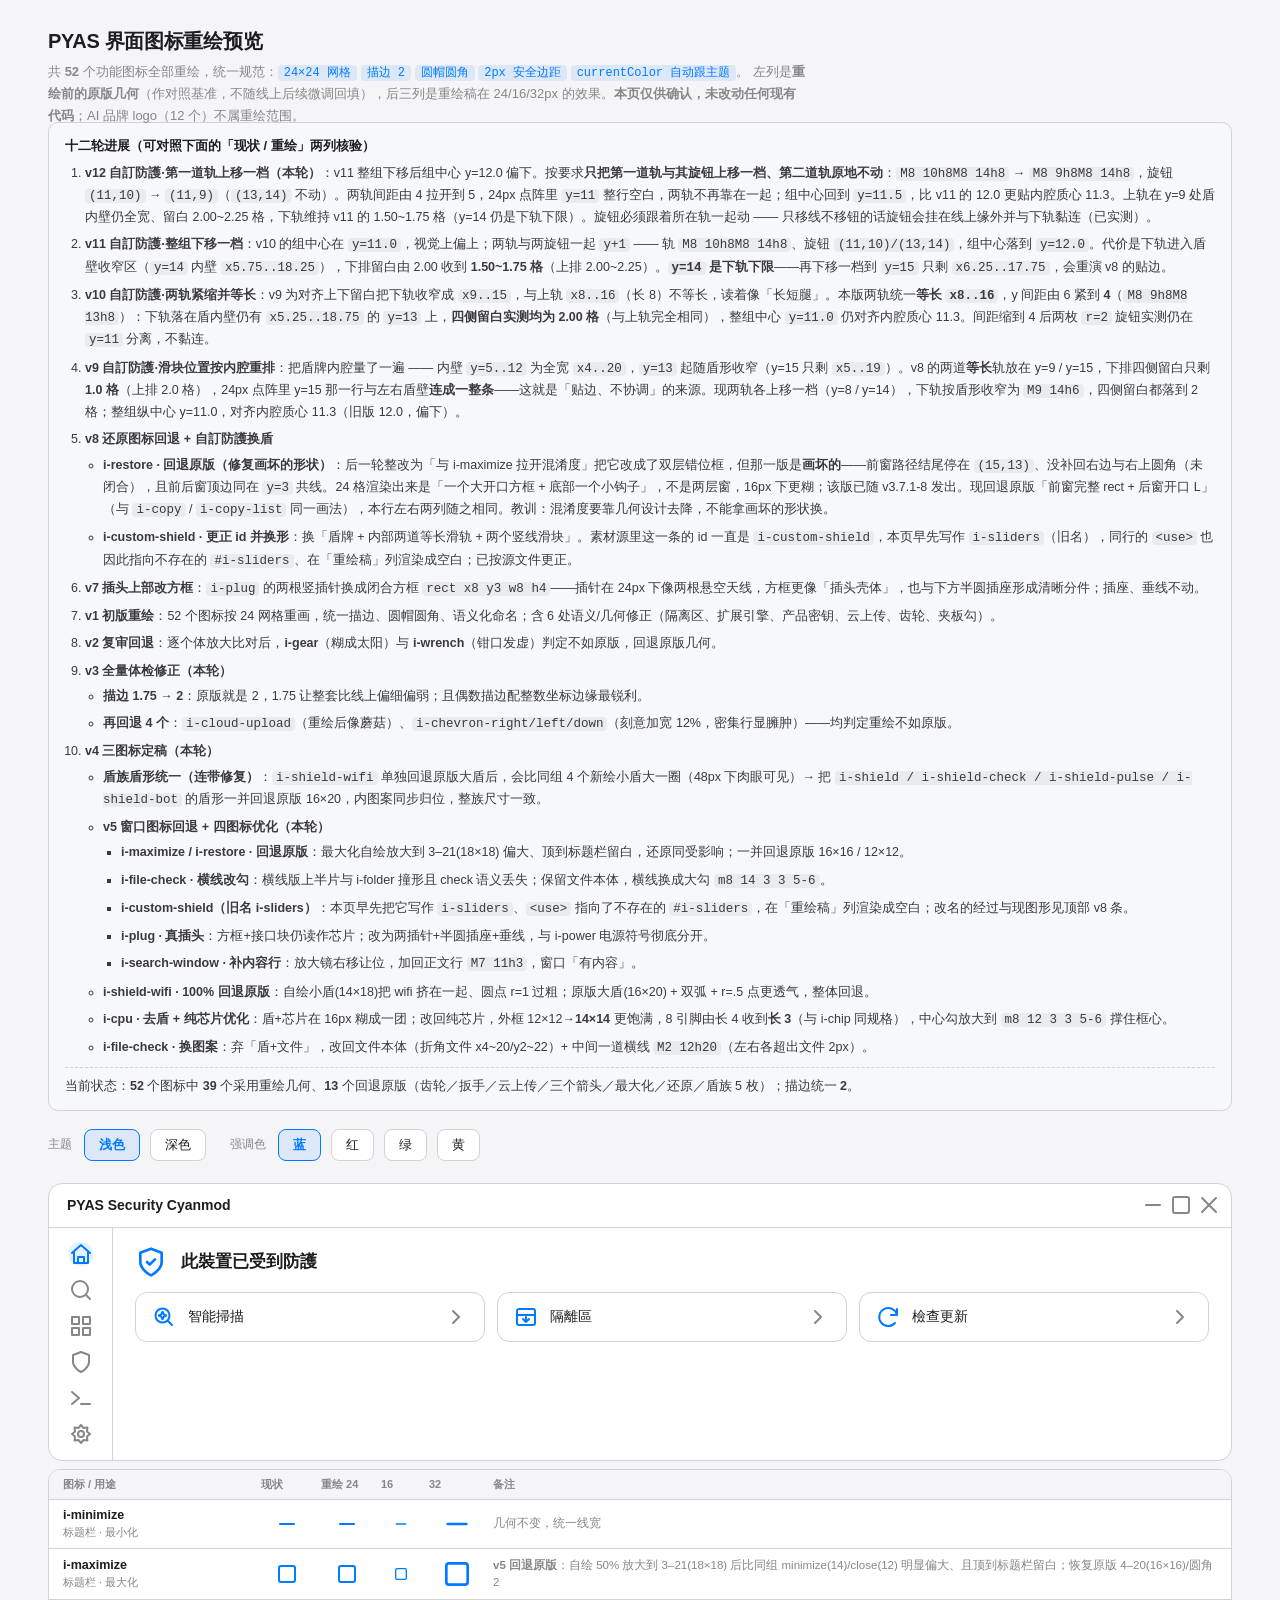
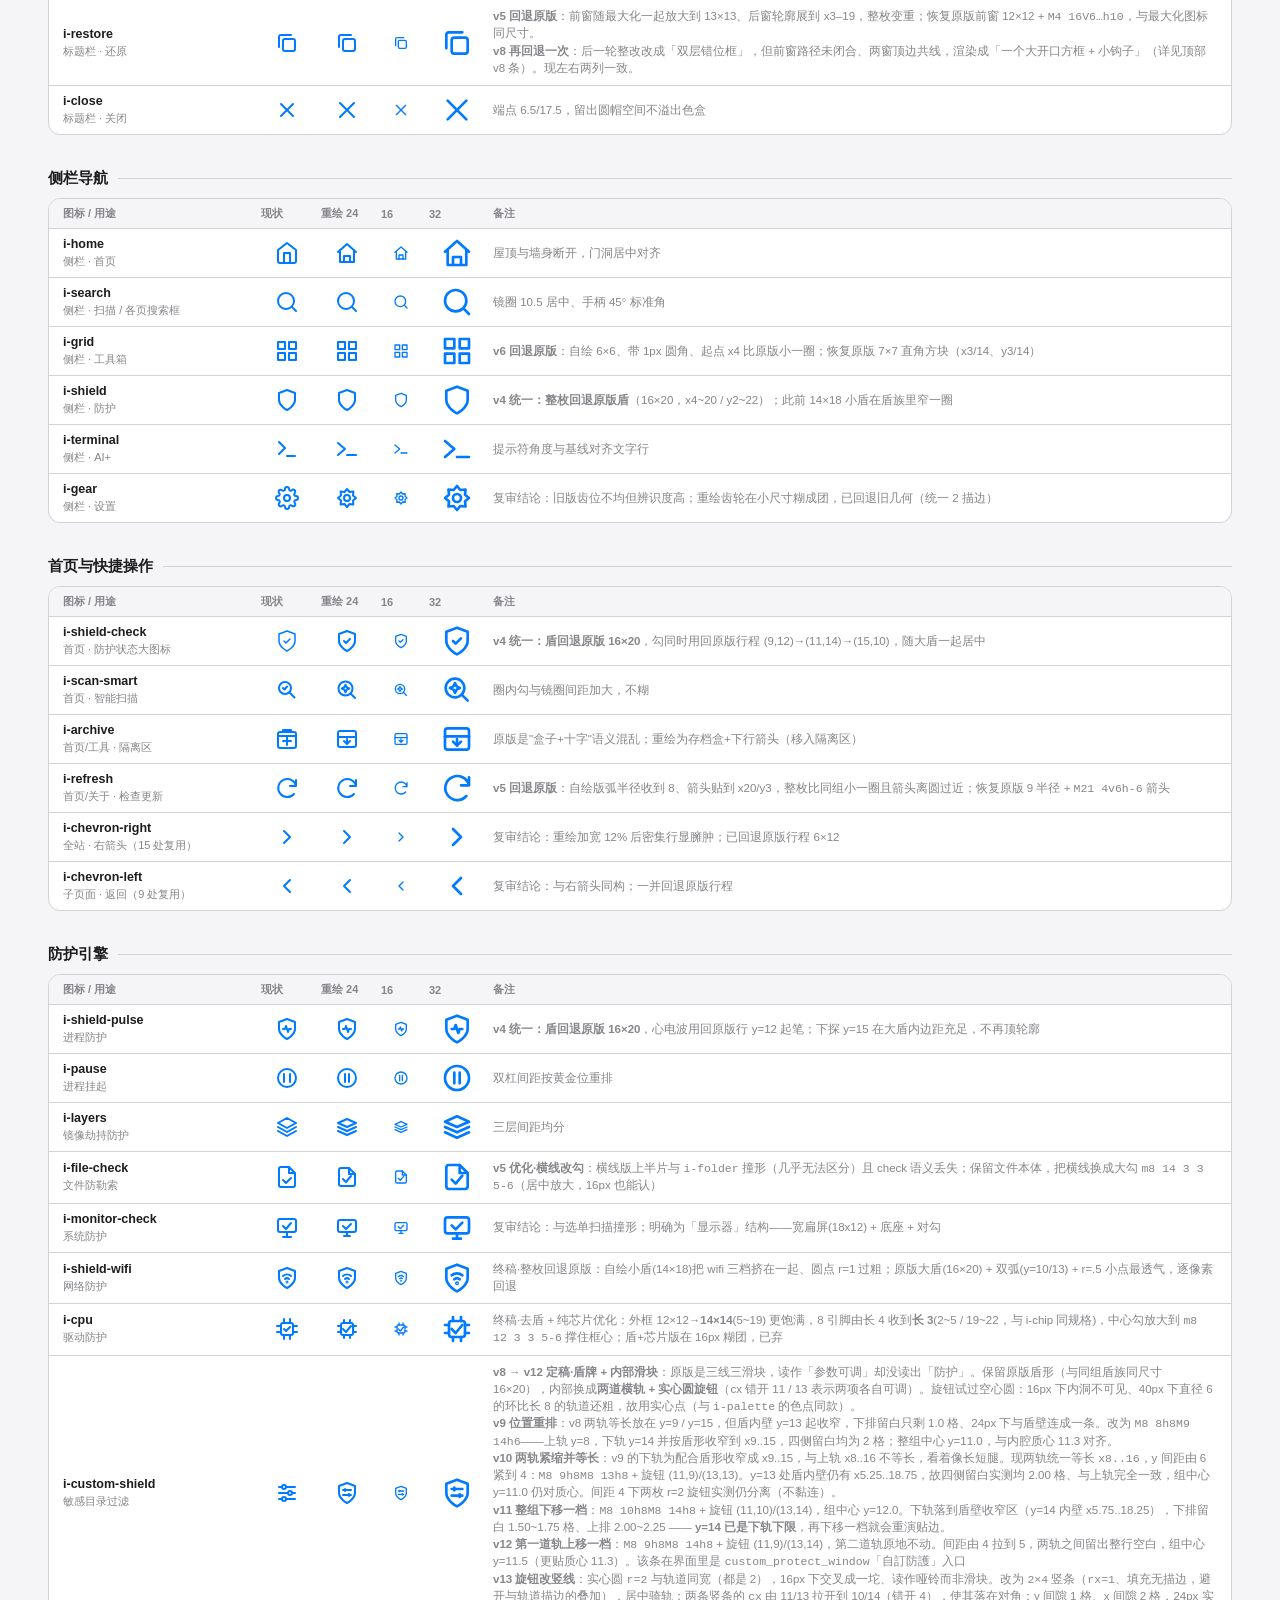
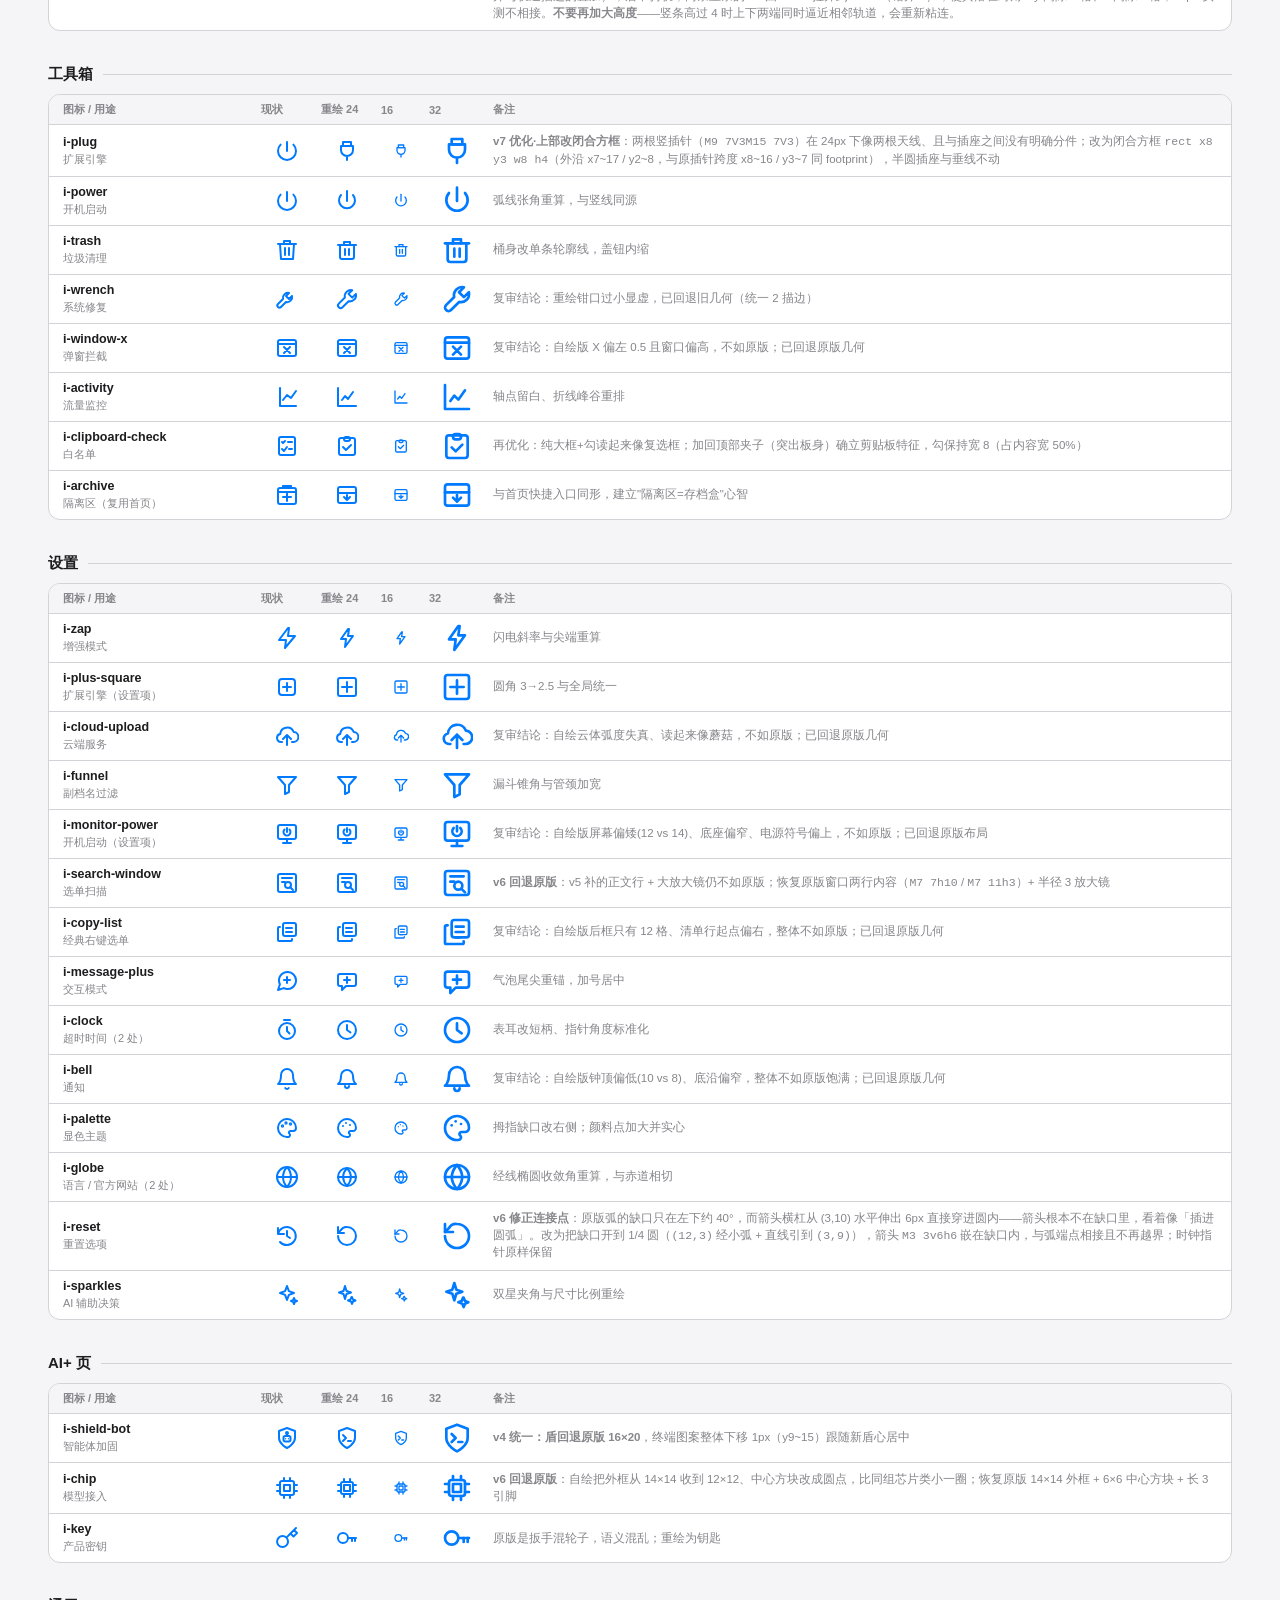
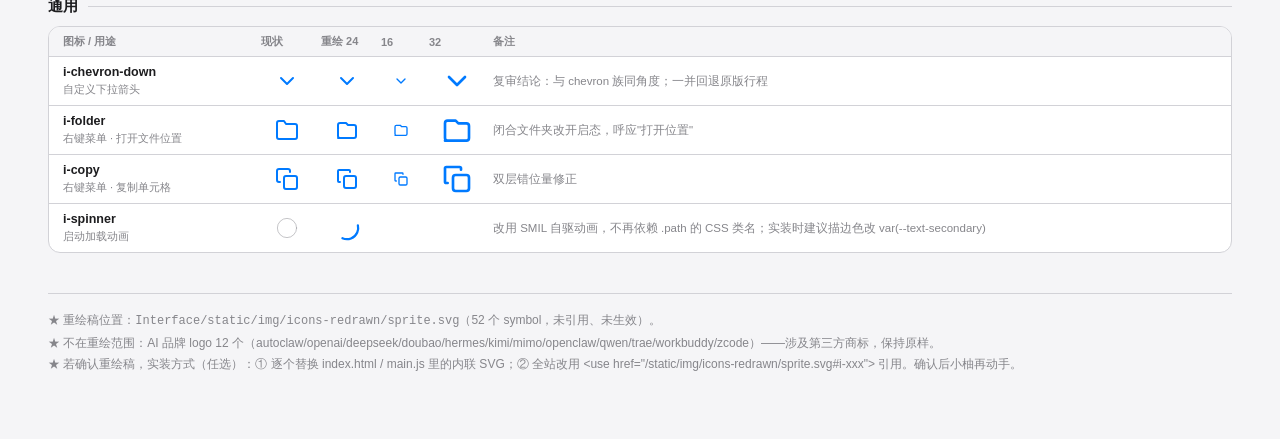
==== commit 62ed48be: "重绘智能扫描图标:放大镜镜片内嵌四角星火花表达「智能」语义,替换与普通搜索图标同形的放大镜+对勾;原事件几何废弃 [skip ci]" ====
--- a/Interface/icons-preview.html
+++ b/Interface/icons-preview.html
@@ -136,7 +136,7 @@
 
   <!-- 首页 -->
   <symbol id="i-shield-check" viewBox="0 0 24 24" fill="none" stroke="currentColor" stroke-width="var(--icon-stroke, 2)" stroke-linecap="round" stroke-linejoin="round"><path d="M12 22s8-4 8-10V5l-8-3-8 3v7c0 6 8 10 8 10z"/><path d="m9 12 2 2 4-4"/></symbol>
-  <symbol id="i-scan-smart" viewBox="0 0 24 24" fill="none" stroke="currentColor" stroke-width="var(--icon-stroke, 2)" stroke-linecap="round" stroke-linejoin="round"><circle cx="11" cy="11" r="7"/><path d="M16 16 20 20"/><path d="m7 11 3 3 5-5"/></symbol>
+  <symbol id="i-scan-smart" viewBox="0 0 24 24" fill="none" stroke="currentColor" stroke-width="var(--icon-stroke, 2)" stroke-linecap="round" stroke-linejoin="round"><circle cx="10.5" cy="10.5" r="7"/><path d="M15.5 15.5 20 20"/><path d="M10.5 6.8l1.2 2.5 2.5 1.2-2.5 1.2-1.2 2.5-1.2-2.5-2.5-1.2 2.5-1.2z"/></symbol>
   <symbol id="i-archive" viewBox="0 0 24 24" fill="none" stroke="currentColor" stroke-width="var(--icon-stroke, 2)" stroke-linecap="round" stroke-linejoin="round"><rect x="3" y="4" width="18" height="16" rx="2"/><path d="M3 10h18"/><path d="M12 12v5M9 14l3 3 3-3"/></symbol>
   <symbol id="i-refresh" viewBox="0 0 24 24" fill="none" stroke="currentColor" stroke-width="var(--icon-stroke, 2)" stroke-linecap="round" stroke-linejoin="round"><path d="M21 10a9 9 0 1 0-2 8M21 4v6h-6"/></symbol>
   <symbol id="i-chevron-right" viewBox="0 0 24 24" fill="none" stroke="currentColor" stroke-width="var(--icon-stroke, 2)" stroke-linecap="round" stroke-linejoin="round"><polyline points="9 18 15 12 9 6"></polyline></symbol>
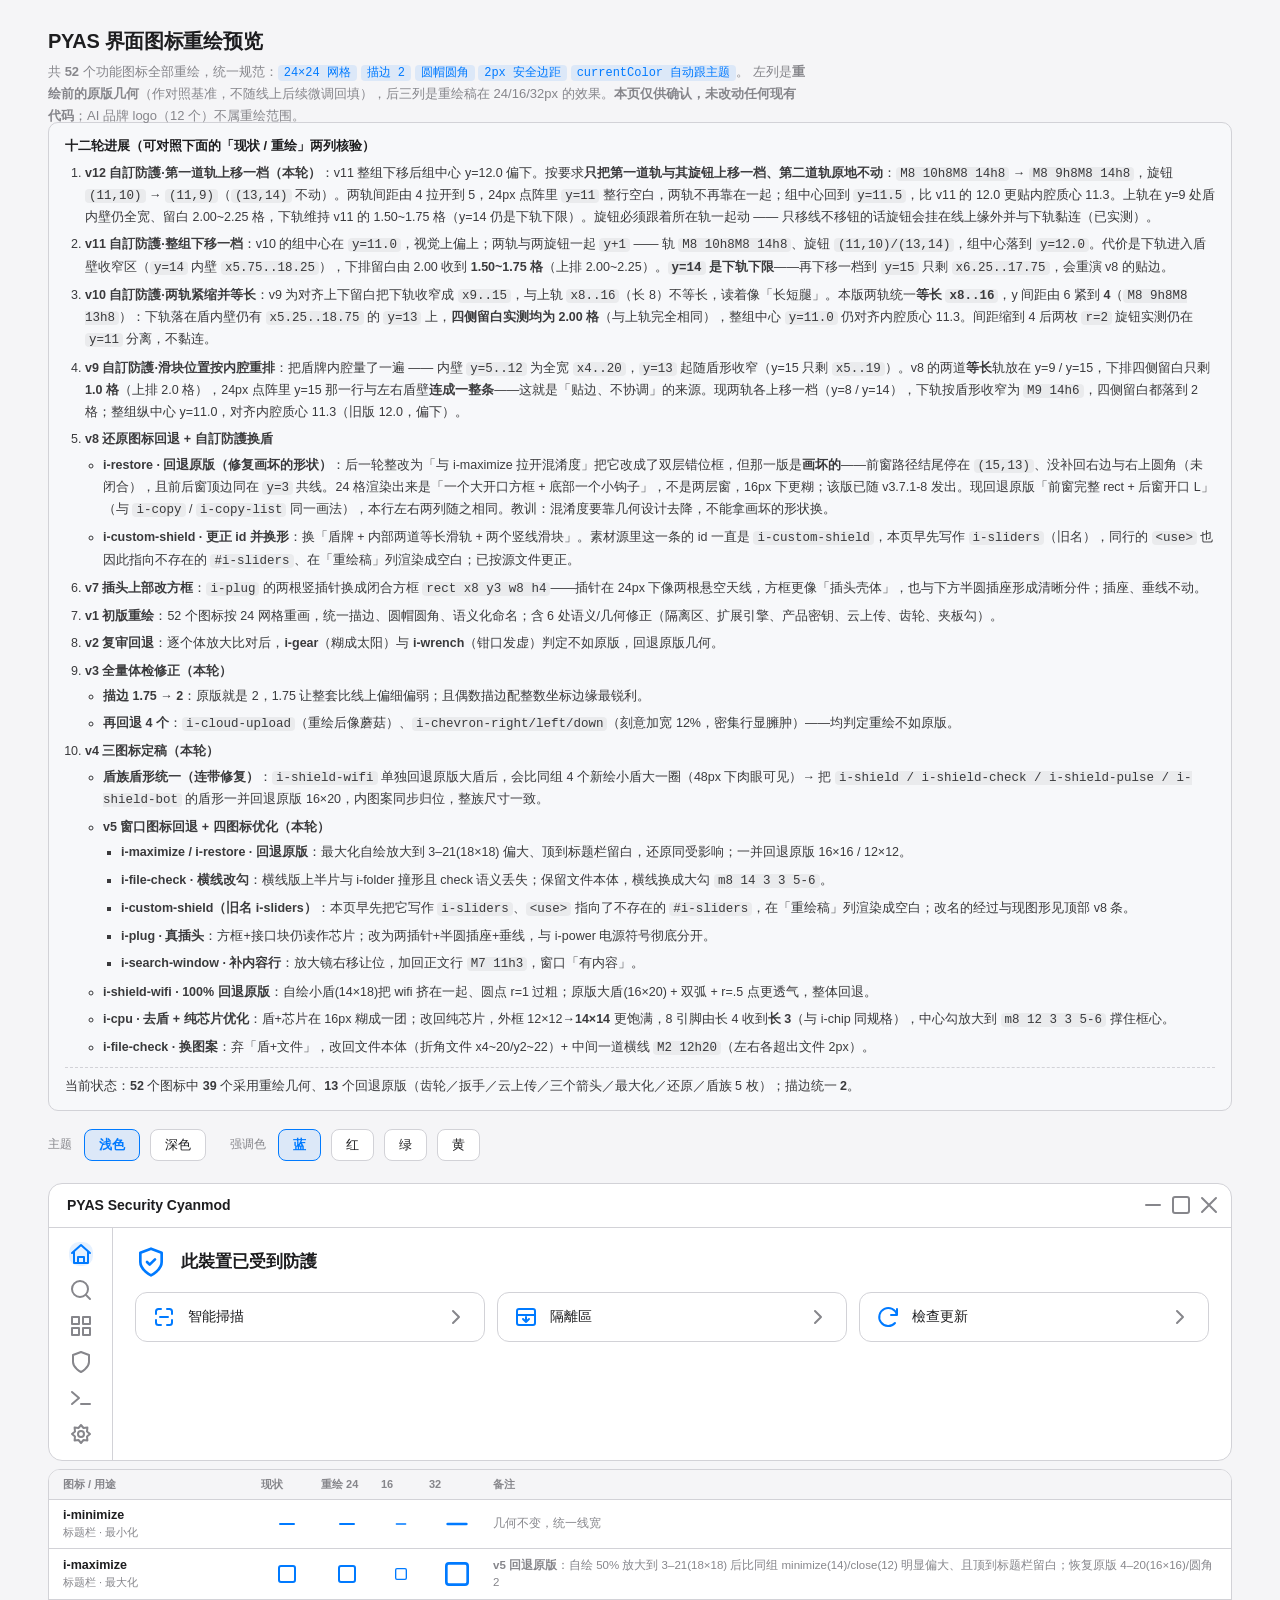
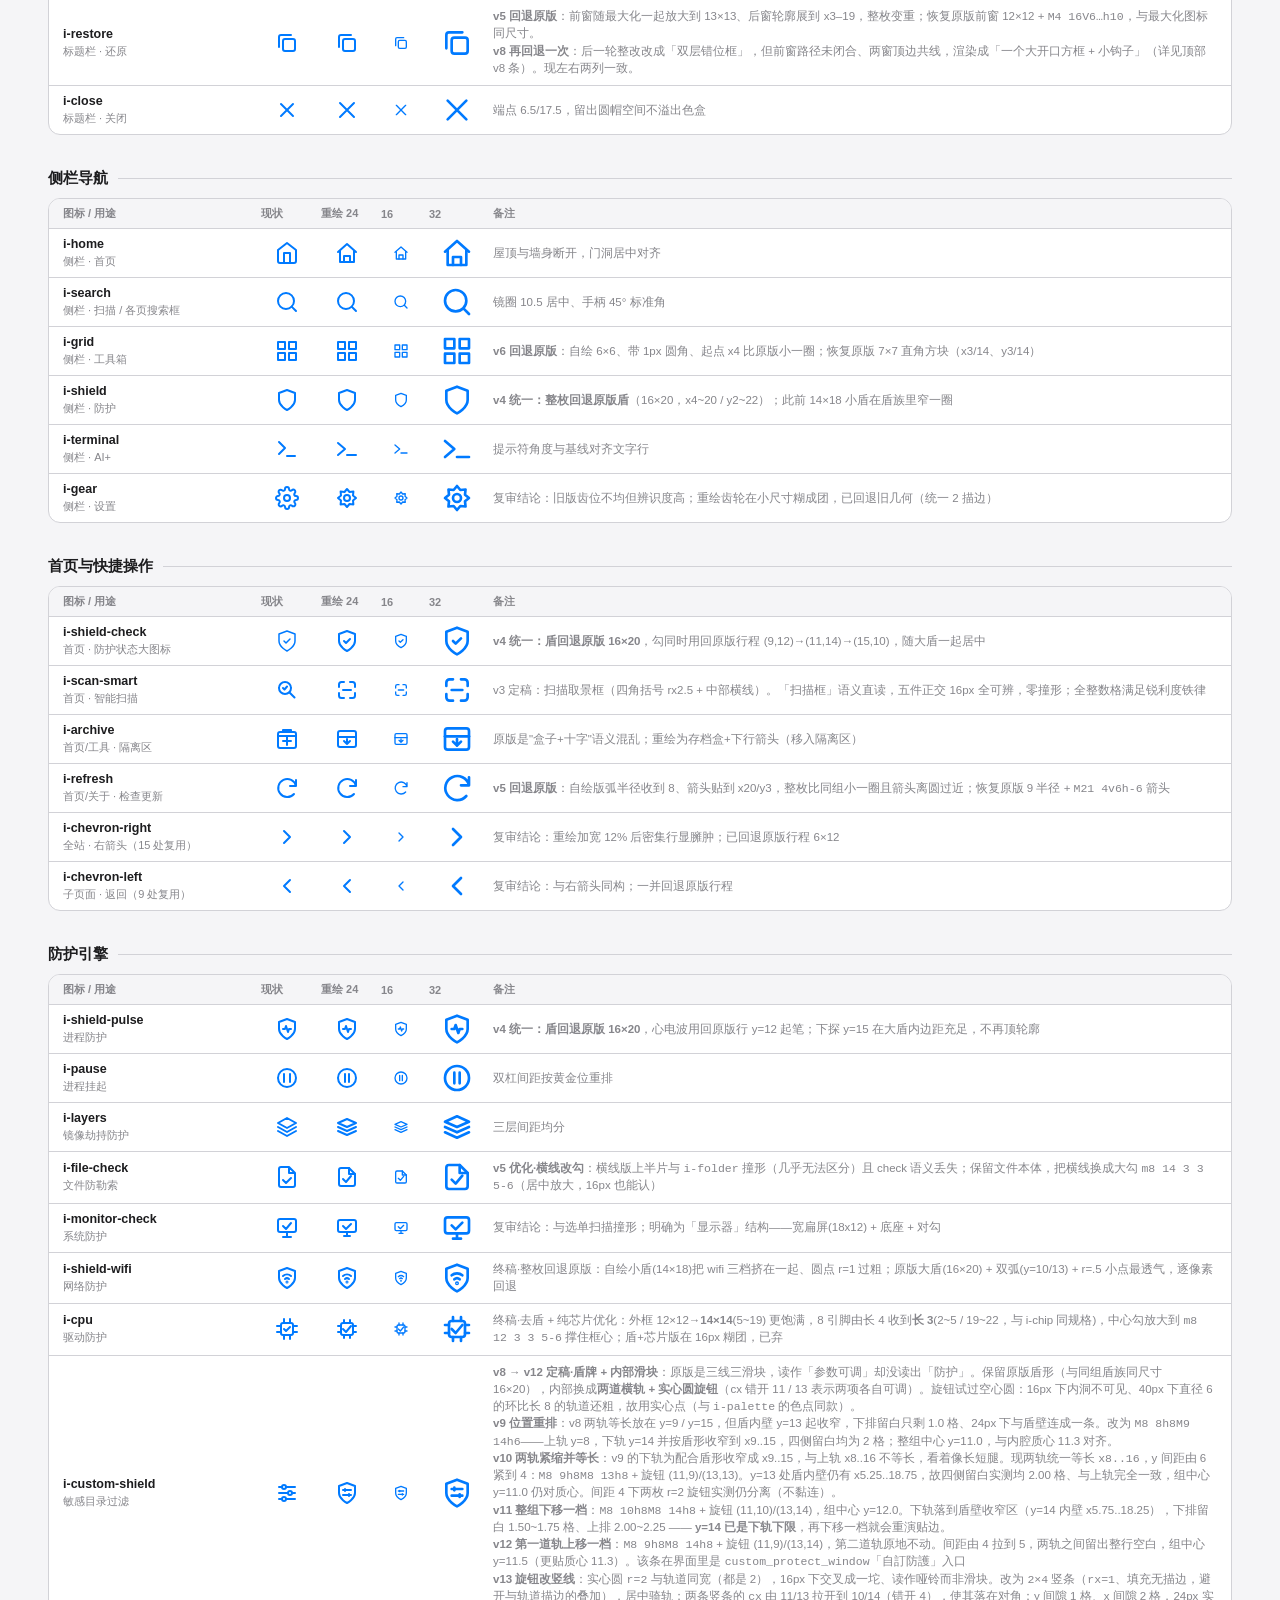
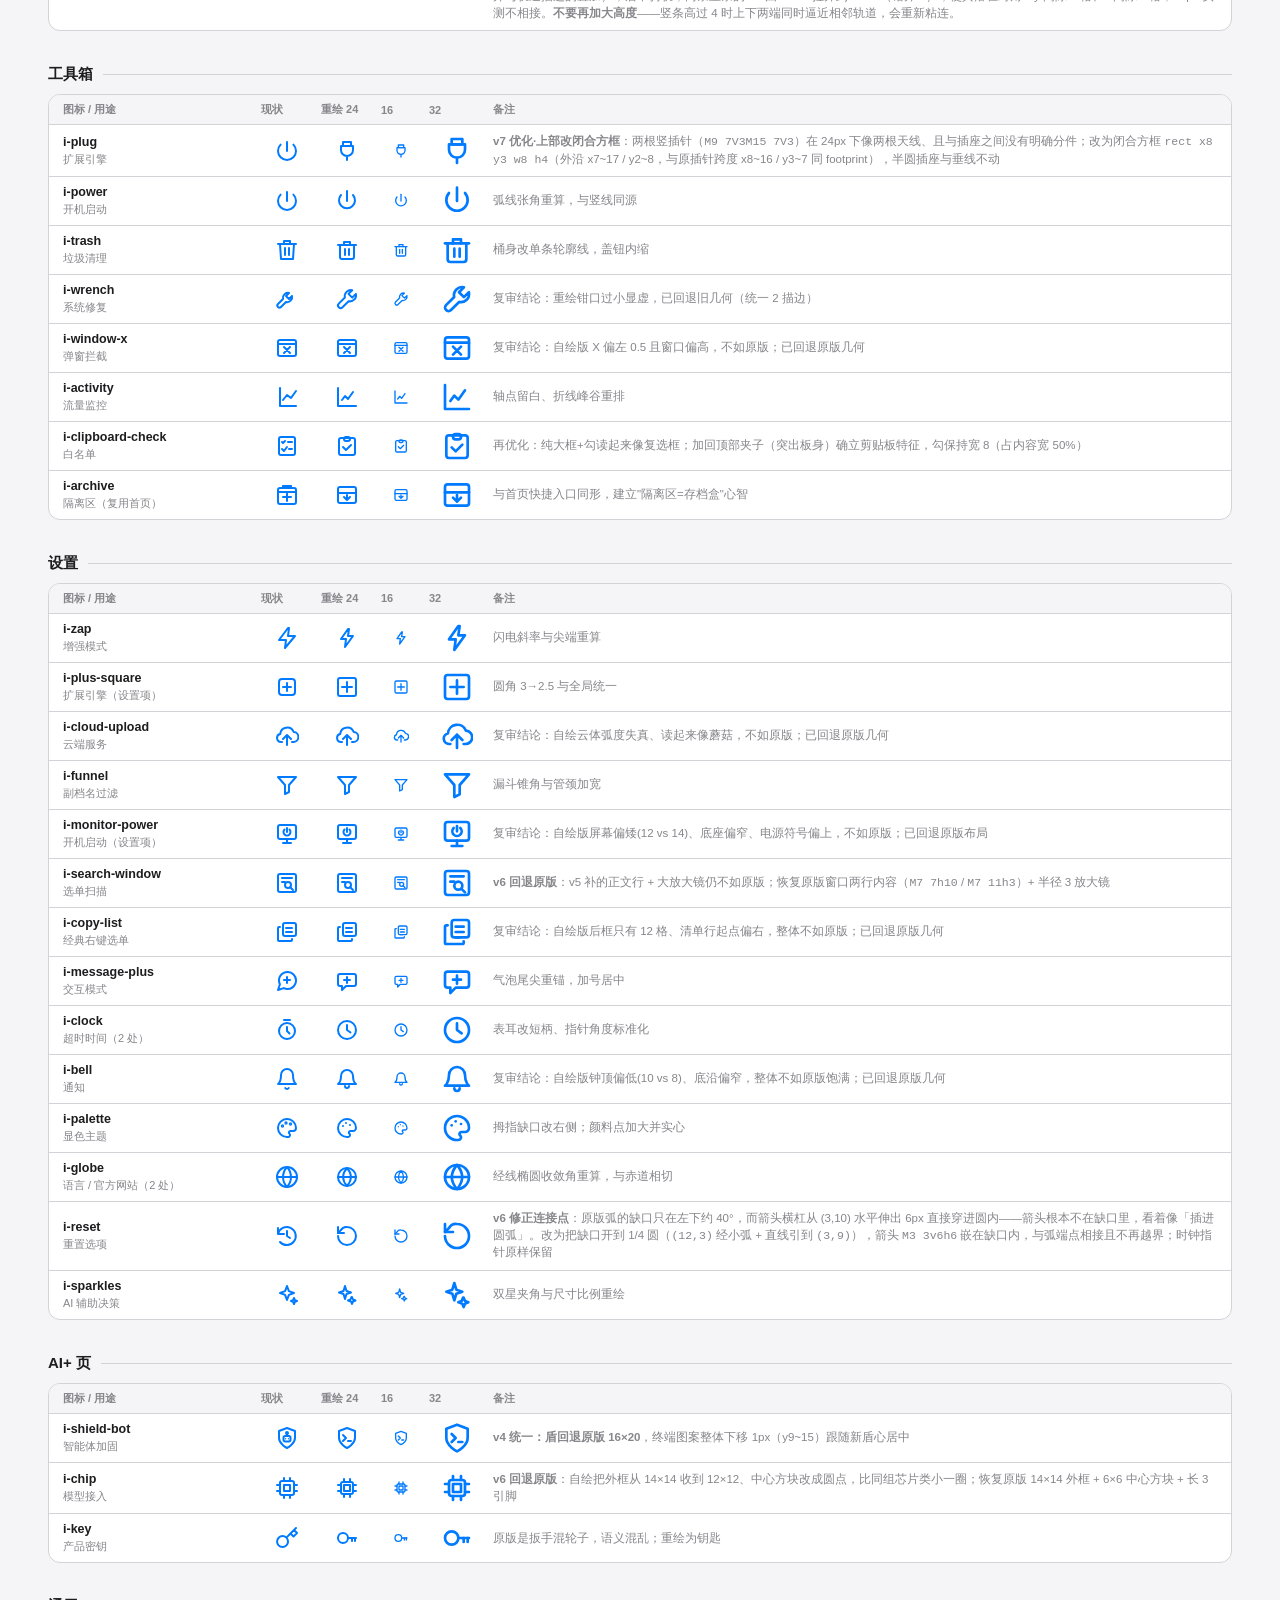
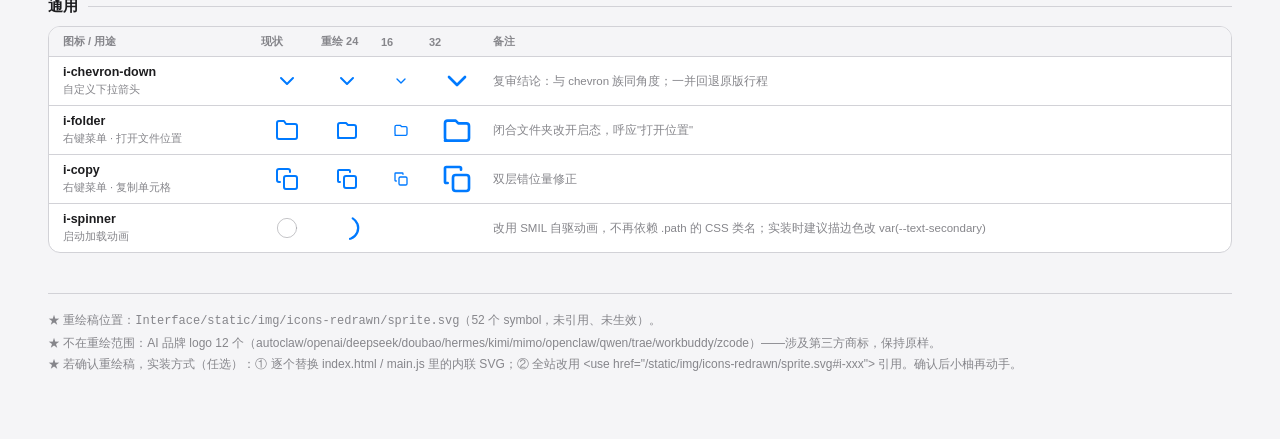
==== commit a50549f5: "发布 v3.7.1-35:卷影失账告警治理(连续三轮确认后移出台账,计数落盘不随重启重置);WindowsApps/MSIX 目录默认豁免勒索溯源与突发启发(修商店应用更新批量重写自身图标的误报);日" ====
--- a/Interface/icons-preview.html
+++ b/Interface/icons-preview.html
@@ -136,7 +136,7 @@
 
   <!-- 首页 -->
   <symbol id="i-shield-check" viewBox="0 0 24 24" fill="none" stroke="currentColor" stroke-width="var(--icon-stroke, 2)" stroke-linecap="round" stroke-linejoin="round"><path d="M12 22s8-4 8-10V5l-8-3-8 3v7c0 6 8 10 8 10z"/><path d="m9 12 2 2 4-4"/></symbol>
-  <symbol id="i-scan-smart" viewBox="0 0 24 24" fill="none" stroke="currentColor" stroke-width="var(--icon-stroke, 2)" stroke-linecap="round" stroke-linejoin="round"><circle cx="10.5" cy="10.5" r="7"/><path d="M15.5 15.5 20 20"/><path d="M10.5 6.8l1.2 2.5 2.5 1.2-2.5 1.2-1.2 2.5-1.2-2.5-2.5-1.2 2.5-1.2z"/></symbol>
+  <symbol id="i-scan-smart" viewBox="0 0 24 24" fill="none" stroke="currentColor" stroke-width="var(--icon-stroke, 2)" stroke-linecap="round" stroke-linejoin="round"><path d="M9 4H6.5A2.5 2.5 0 0 0 4 6.5V9M15 4h2.5A2.5 2.5 0 0 1 20 6.5V9M20 15v2.5a2.5 2.5 0 0 1-2.5 2.5H15M9 20H6.5A2.5 2.5 0 0 1 4 17.5V15"/><path d="M8 12h8"/></symbol>
   <symbol id="i-archive" viewBox="0 0 24 24" fill="none" stroke="currentColor" stroke-width="var(--icon-stroke, 2)" stroke-linecap="round" stroke-linejoin="round"><rect x="3" y="4" width="18" height="16" rx="2"/><path d="M3 10h18"/><path d="M12 12v5M9 14l3 3 3-3"/></symbol>
   <symbol id="i-refresh" viewBox="0 0 24 24" fill="none" stroke="currentColor" stroke-width="var(--icon-stroke, 2)" stroke-linecap="round" stroke-linejoin="round"><path d="M21 10a9 9 0 1 0-2 8M21 4v6h-6"/></symbol>
   <symbol id="i-chevron-right" viewBox="0 0 24 24" fill="none" stroke="currentColor" stroke-width="var(--icon-stroke, 2)" stroke-linecap="round" stroke-linejoin="round"><polyline points="9 18 15 12 9 6"></polyline></symbol>
@@ -383,7 +383,7 @@
   <div class="row"><div class="meta"><b>i-scan-smart</b><span>首页 · 智能扫描</span></div>
     <div class="cell cur"><svg viewBox="0 0 24 24" fill="none" stroke="currentColor" stroke-width="var(--icon-stroke, 2)" stroke-linecap="round" stroke-linejoin="round"><circle cx="10" cy="10" r="6"/><path d="m14.5 14.5 5 5M8 10l1.5 1.5L12 8.5"/></svg></div>
     <div class="cell new"><svg class="ic"><use href="#i-scan-smart"/></svg></div><div class="cell new"><svg class="ic16"><use href="#i-scan-smart"/></svg></div><div class="cell new"><svg class="ic32"><use href="#i-scan-smart"/></svg></div>
-    <div class="note">圈内勾与镜圈间距加大，不糊</div></div>
+    <div class="note">v3 定稿：扫描取景框（四角括号 rx2.5 + 中部横线）。「扫描框」语义直读，五件正交 16px 全可辨，零撞形；全整数格满足锐利度铁律</div></div>
 
   <div class="row"><div class="meta"><b>i-archive</b><span>首页/工具 · 隔离区</span></div>
     <div class="cell cur"><svg viewBox="0 0 24 24" fill="none" stroke="currentColor" stroke-width="var(--icon-stroke, 2)" stroke-linecap="round" stroke-linejoin="round"><rect x="3" y="5" width="18" height="16" rx="2"/><path d="M3 9h18m-13 5h8m-4-4v8M8 5V3h8v2"/></svg></div>
